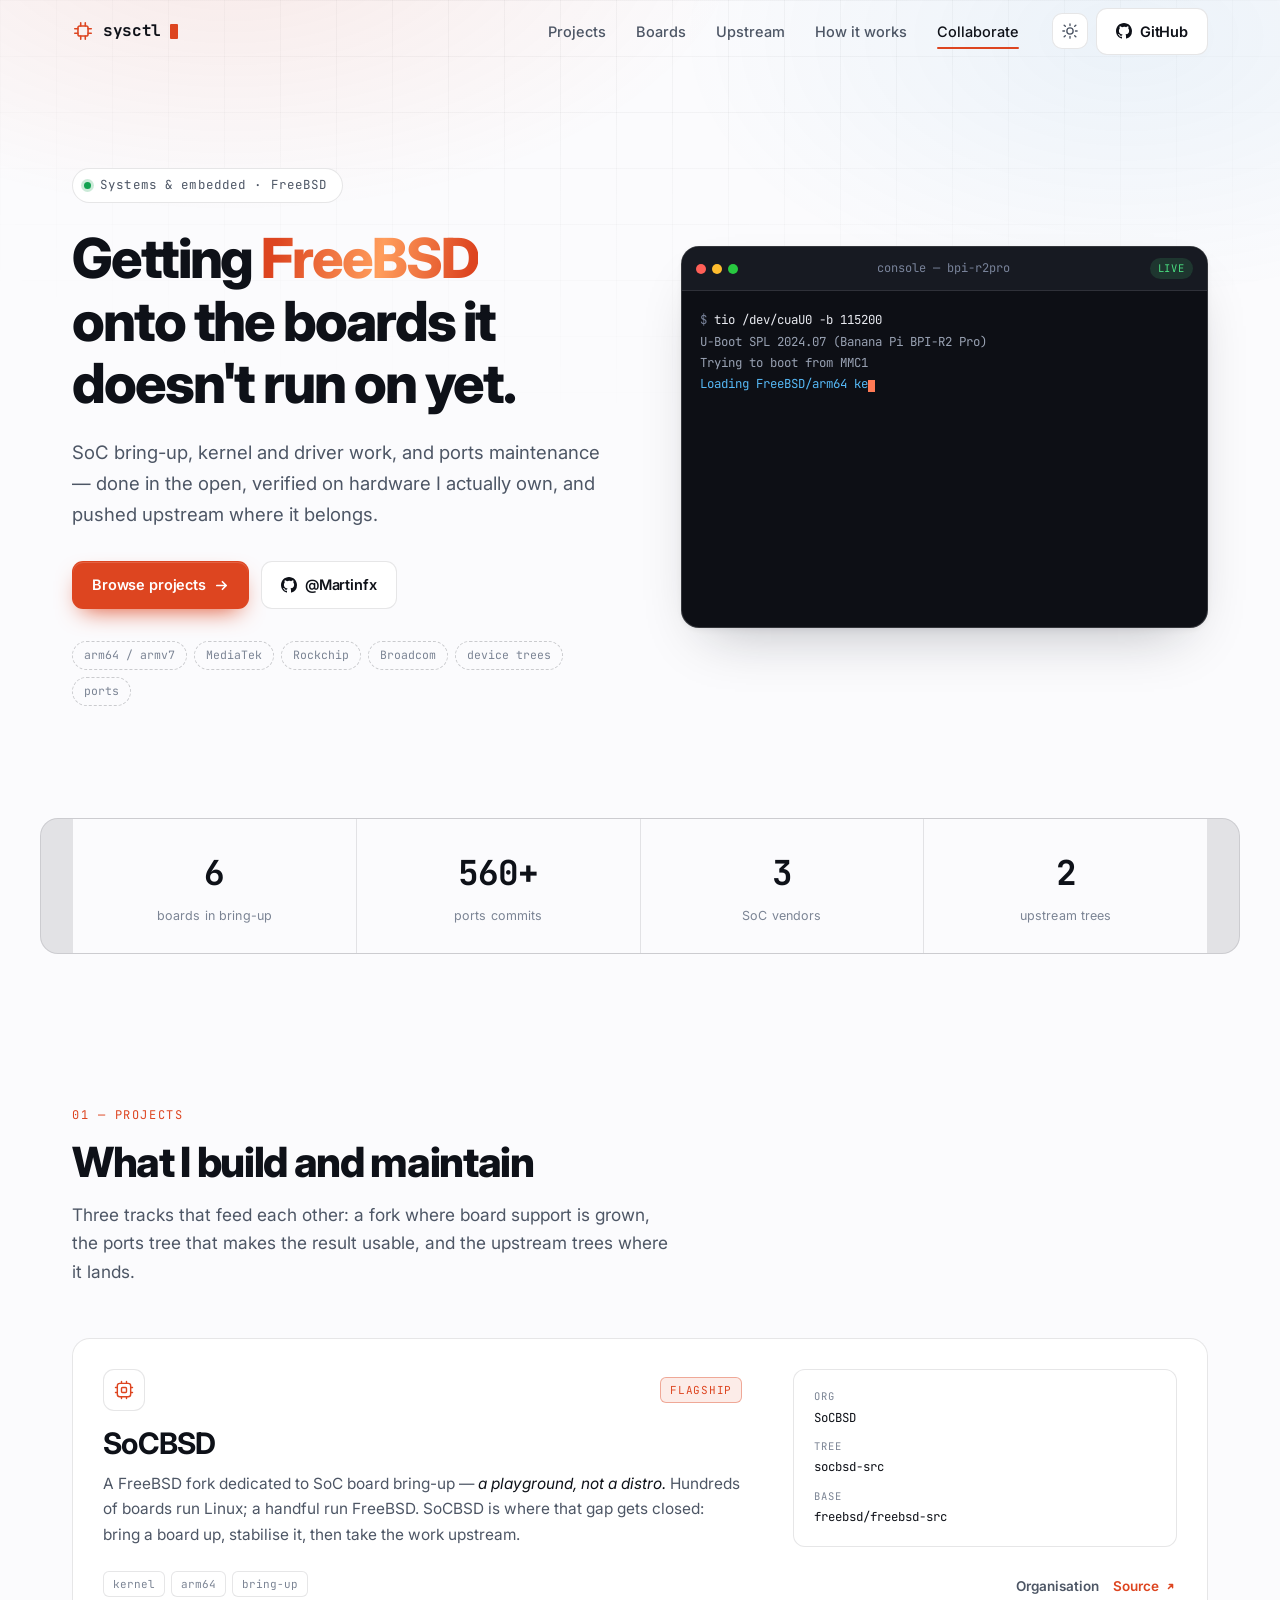
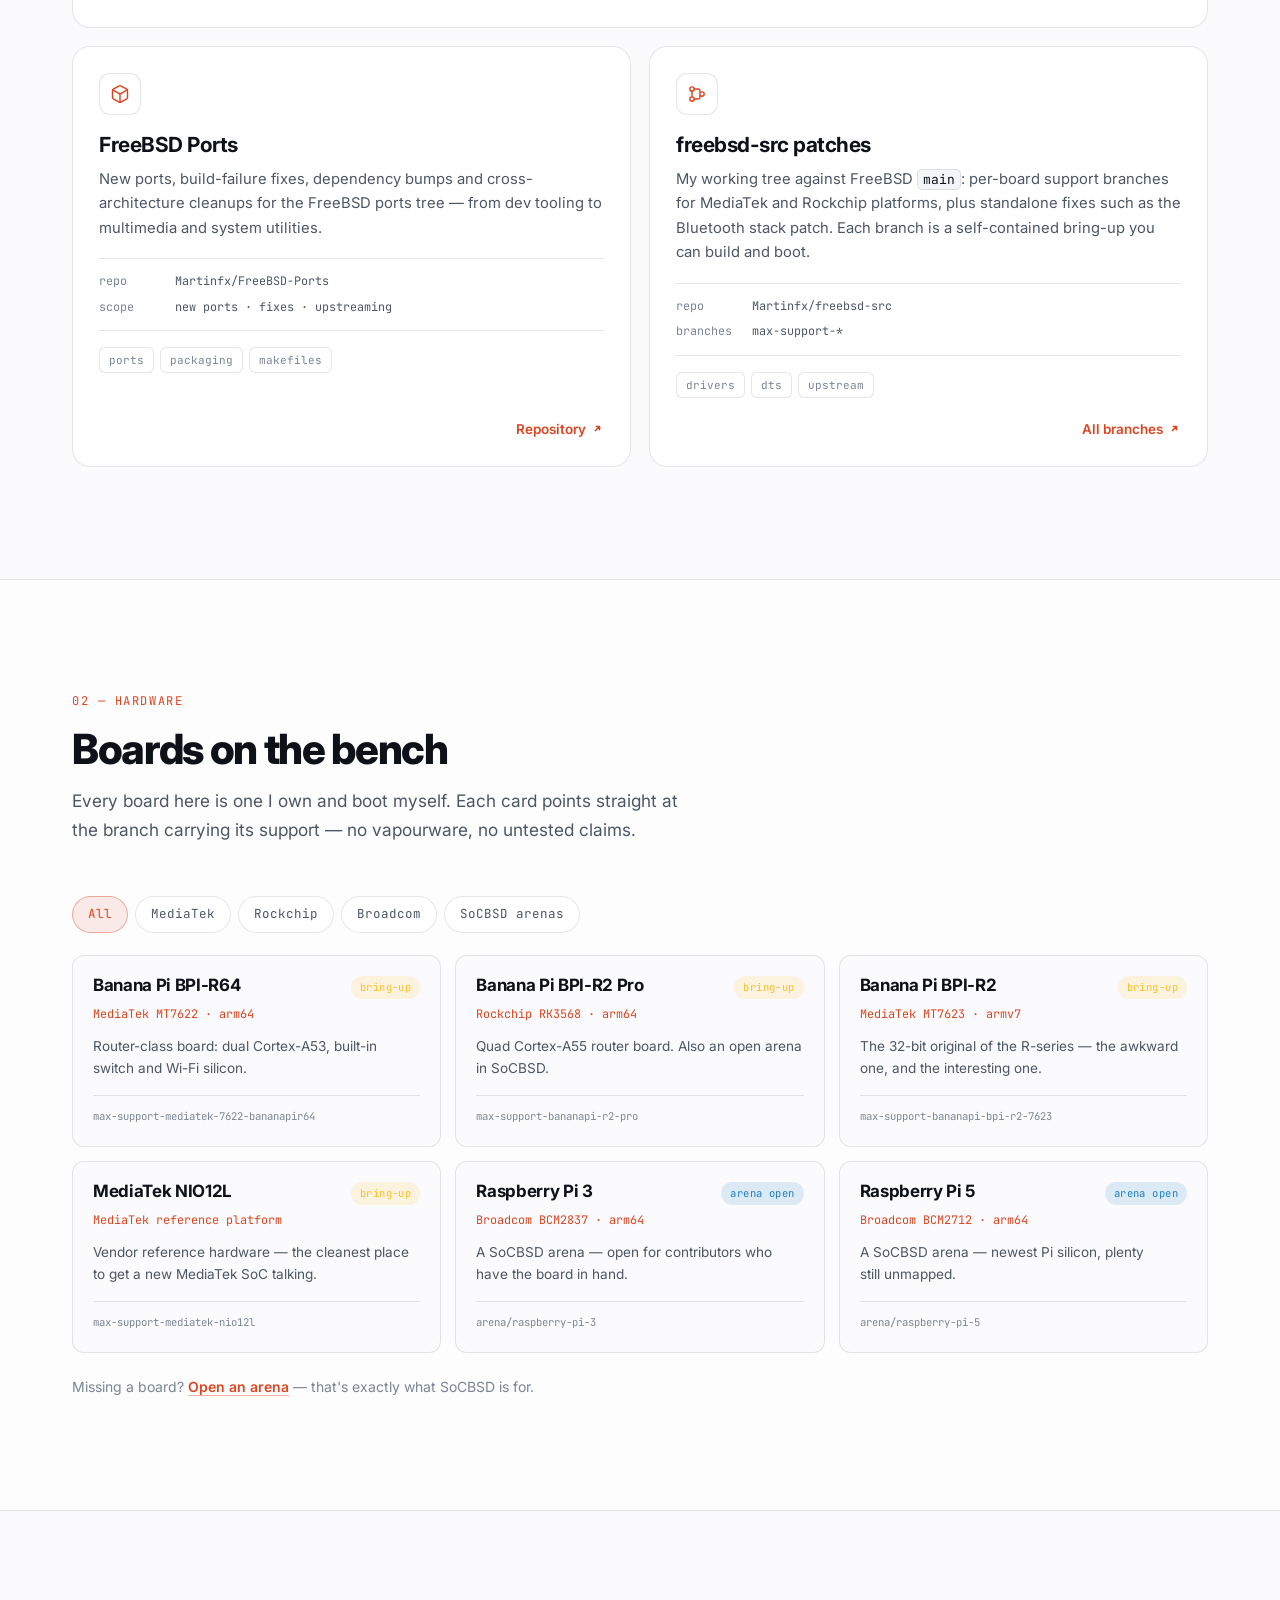
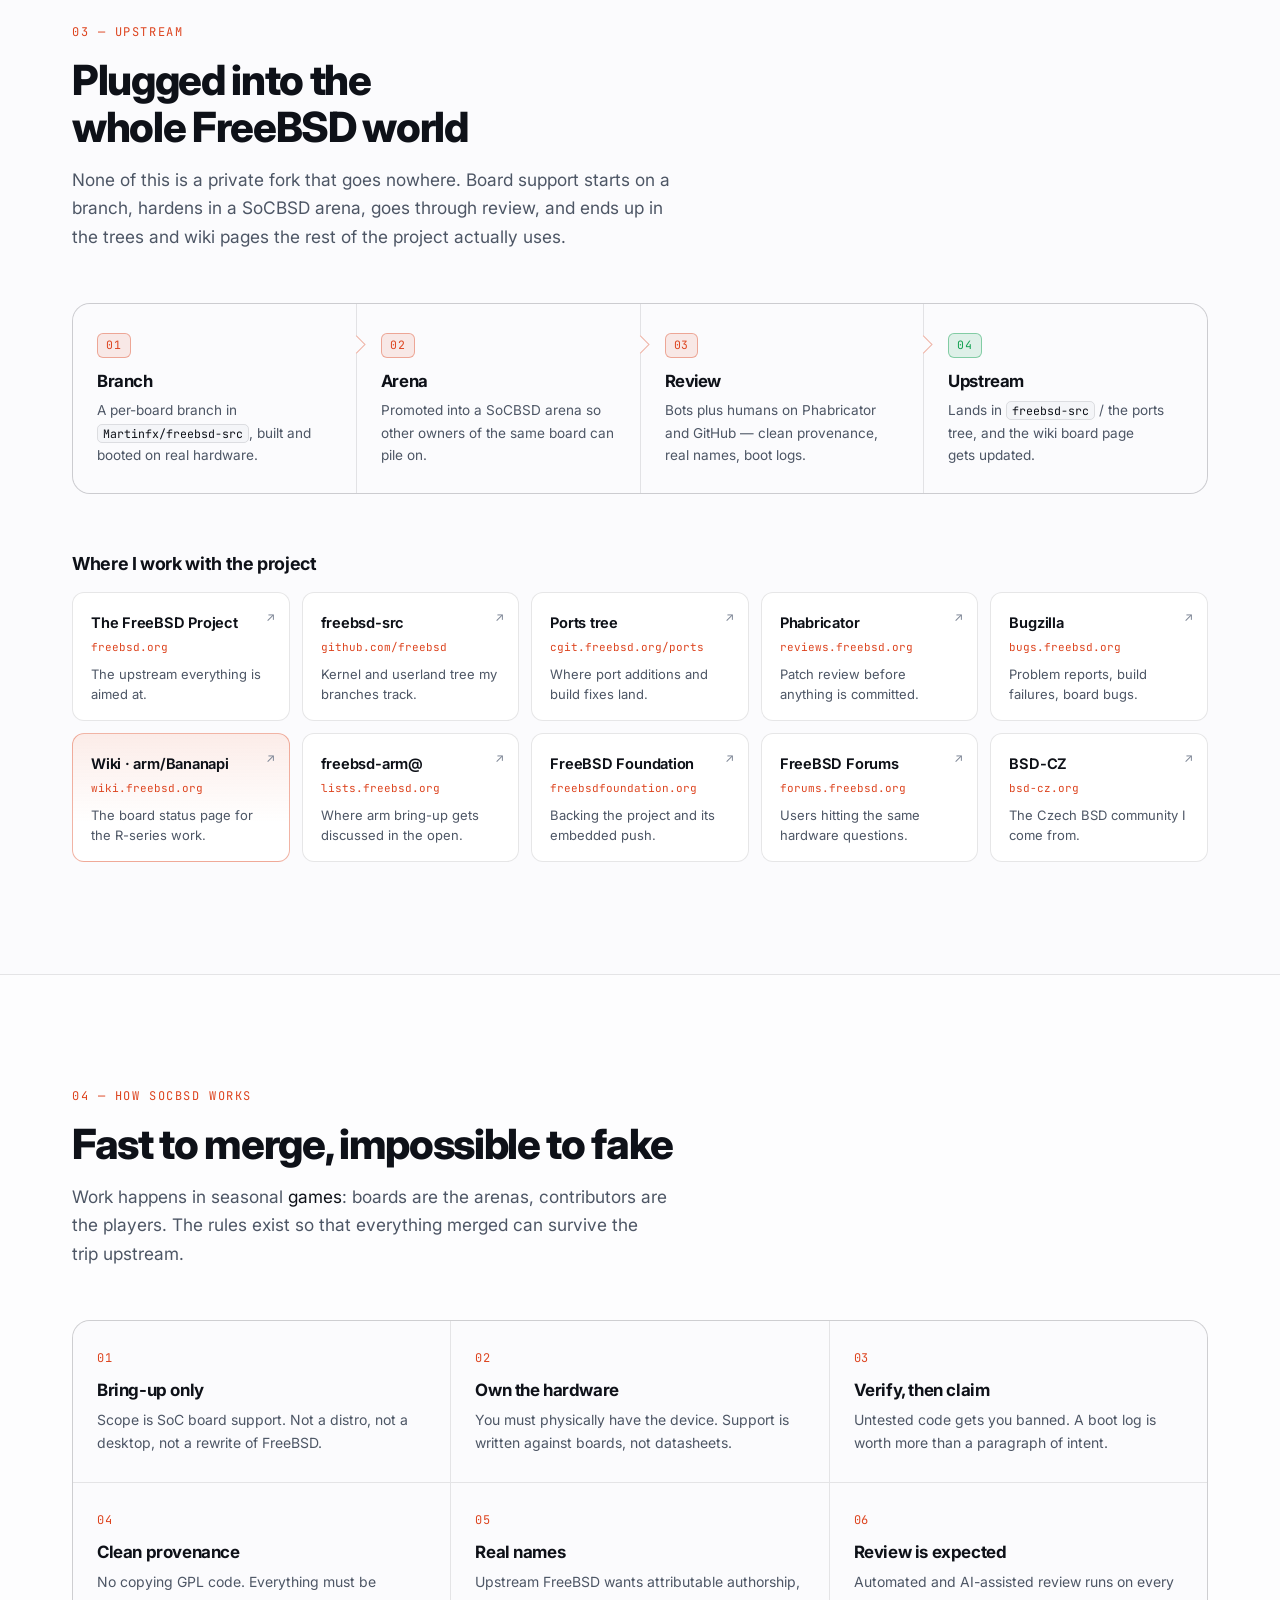
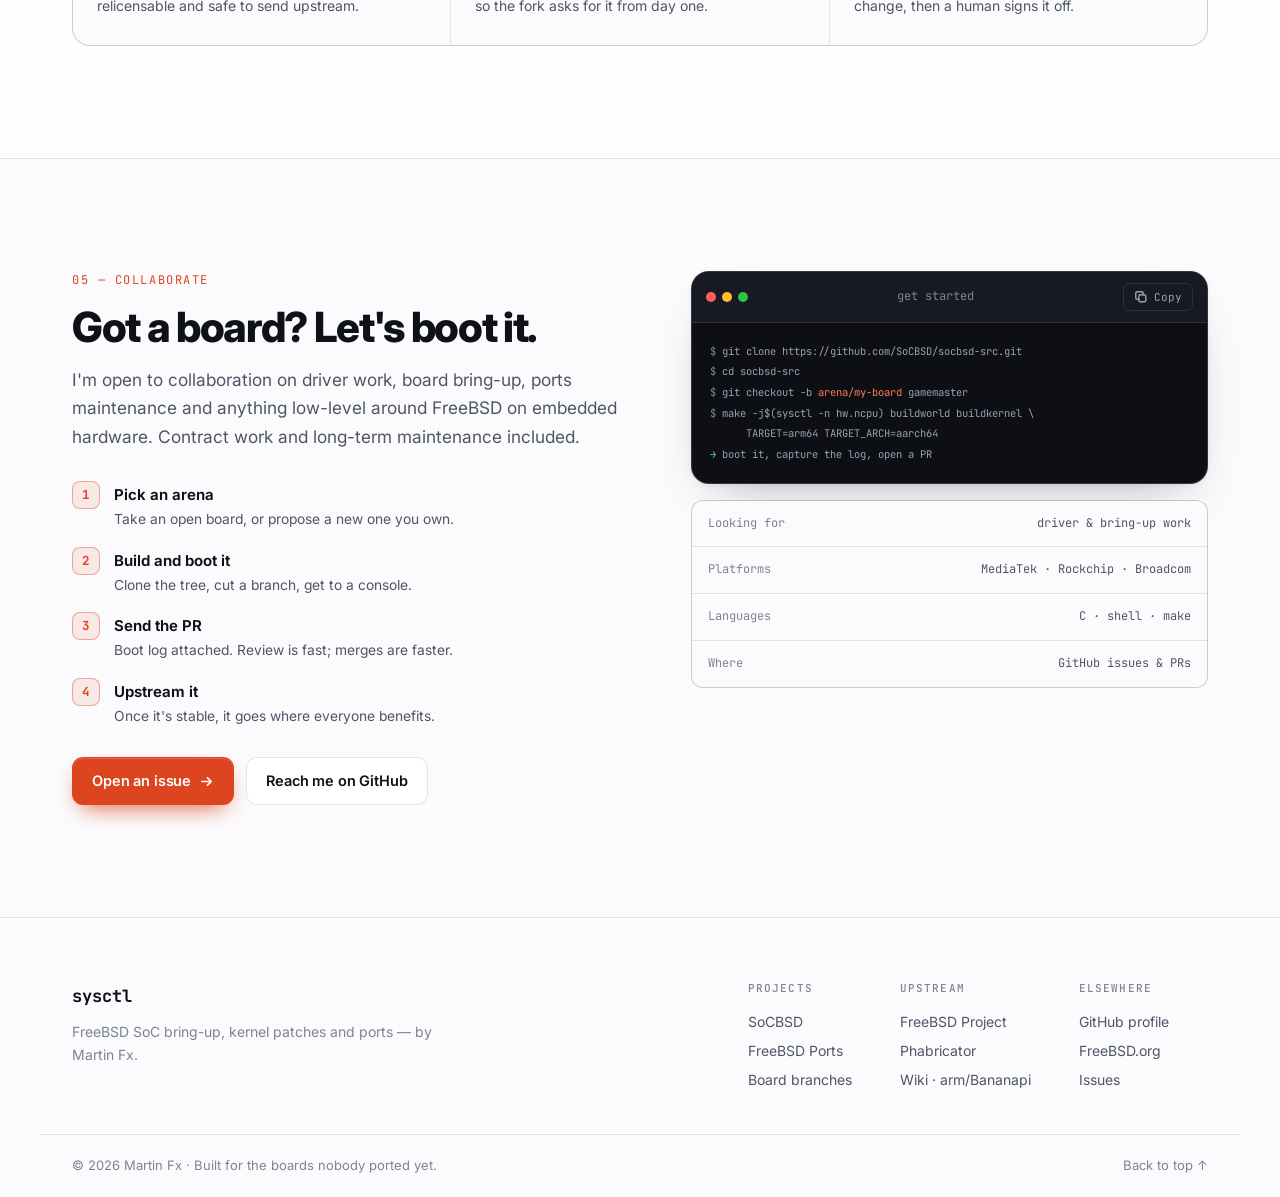
==== index.html @ 6a77cab0 "Add project site for FreeBSD SoC bring-up work Static, dependency-free site presenting the projects:" ====
<!DOCTYPE html>
<html lang="en" data-theme="dark">
<head>
<meta charset="utf-8">
<meta name="viewport" content="width=device-width, initial-scale=1">
<title>sysctl — FreeBSD SoC bring-up, kernel &amp; ports</title>
<meta name="description" content="Martin Fx — low-level FreeBSD work: SoC board bring-up on Banana Pi R64, R2 Pro, R2 and Raspberry Pi, kernel and driver patches, and FreeBSD ports maintenance. Open, verified on real hardware, pushed upstream.">
<meta name="author" content="Martin Fx">
<meta name="theme-color" content="#08090c" media="(prefers-color-scheme: dark)">
<meta name="theme-color" content="#fbfbfd" media="(prefers-color-scheme: light)">
<link rel="canonical" href="https://martinfx.github.io/sysctl.github.io/">

<meta property="og:type" content="website">
<meta property="og:title" content="sysctl — FreeBSD SoC bring-up, kernel &amp; ports">
<meta property="og:description" content="SoC board bring-up, kernel and driver work, and ports maintenance for FreeBSD. Verified on real hardware, pushed upstream.">
<meta property="og:url" content="https://martinfx.github.io/sysctl.github.io/">
<meta property="og:image" content="https://martinfx.github.io/sysctl.github.io/assets/img/og.png">
<meta name="twitter:card" content="summary_large_image">
<meta name="twitter:title" content="sysctl — FreeBSD SoC bring-up, kernel &amp; ports">
<meta name="twitter:description" content="SoC board bring-up, kernel and driver work, and ports maintenance for FreeBSD.">
<meta name="twitter:image" content="https://martinfx.github.io/sysctl.github.io/assets/img/og.png">

<link rel="icon" href="assets/img/favicon.svg" type="image/svg+xml">
<link rel="apple-touch-icon" href="assets/img/favicon.svg">

<link rel="preconnect" href="https://fonts.googleapis.com">
<link rel="preconnect" href="https://fonts.gstatic.com" crossorigin>
<link rel="stylesheet" href="https://fonts.googleapis.com/css2?family=Inter:wght@400;500;600;700;800&family=JetBrains+Mono:wght@400;500;700&display=swap">
<link rel="stylesheet" href="assets/css/style.css">

<script>
  // Set theme before first paint to avoid a flash of the wrong colours.
  try {
    var t = localStorage.getItem('sysctl-theme');
    if (!t) t = matchMedia('(prefers-color-scheme: light)').matches ? 'light' : 'dark';
    document.documentElement.setAttribute('data-theme', t);
  } catch (e) {}
</script>

<script type="application/ld+json">
{
  "@context": "https://schema.org",
  "@type": "Person",
  "name": "Martin Fx",
  "url": "https://martinfx.github.io/sysctl.github.io/",
  "sameAs": ["https://github.com/Martinfx", "https://github.com/SoCBSD"],
  "jobTitle": "Systems & embedded developer",
  "knowsAbout": ["FreeBSD", "Kernel development", "SoC bring-up", "ARM64", "Device drivers", "FreeBSD ports"]
}
</script>
</head>
<body>
<a class="skip-link" href="#main">Skip to content</a>

<div class="bg-grid" aria-hidden="true"></div>
<div class="bg-glow" aria-hidden="true"></div>

<header class="nav" id="nav">
  <div class="container nav__inner">
    <a class="brand" href="#top" aria-label="sysctl — home">
      <span class="brand__mark" aria-hidden="true">
        <svg viewBox="0 0 24 24" width="22" height="22" fill="none" stroke="currentColor" stroke-width="1.7" stroke-linecap="round" stroke-linejoin="round">
          <rect x="6.5" y="6.5" width="11" height="11" rx="2"/>
          <path d="M9.5 3v3.5M14.5 3v3.5M9.5 17.5V21M14.5 17.5V21M3 9.5h3.5M3 14.5h3.5M17.5 9.5H21M17.5 14.5H21"/>
        </svg>
      </span>
      <span class="brand__text">sysctl</span>
      <span class="brand__caret" aria-hidden="true"></span>
    </a>

    <nav class="nav__links" id="nav-links" aria-label="Main">
      <a href="#projects">Projects</a>
      <a href="#boards">Boards</a>
      <a href="#upstream">Upstream</a>
      <a href="#rules">How it works</a>
      <a href="#collab">Collaborate</a>
    </nav>

    <div class="nav__actions">
      <button class="icon-btn" id="theme-toggle" type="button" aria-label="Switch colour theme" title="Switch theme">
        <svg class="icon-sun" viewBox="0 0 24 24" width="18" height="18" fill="none" stroke="currentColor" stroke-width="1.8" stroke-linecap="round"><circle cx="12" cy="12" r="4.2"/><path d="M12 2.5v2.2M12 19.3v2.2M4.2 4.2l1.6 1.6M18.2 18.2l1.6 1.6M2.5 12h2.2M19.3 12h2.2M4.2 19.8l1.6-1.6M18.2 5.8l1.6-1.6"/></svg>
        <svg class="icon-moon" viewBox="0 0 24 24" width="18" height="18" fill="none" stroke="currentColor" stroke-width="1.8" stroke-linecap="round" stroke-linejoin="round"><path d="M20 14.2A8.2 8.2 0 0 1 9.8 4a8.2 8.2 0 1 0 10.2 10.2Z"/></svg>
      </button>
      <a class="btn btn--ghost nav__gh" href="https://github.com/Martinfx" target="_blank" rel="noopener">
        <svg viewBox="0 0 16 16" width="16" height="16" fill="currentColor" aria-hidden="true"><path d="M8 0C3.58 0 0 3.58 0 8c0 3.54 2.29 6.53 5.47 7.59.4.07.55-.17.55-.38 0-.19-.01-.82-.01-1.49-2.01.37-2.53-.49-2.69-.94-.09-.23-.48-.94-.82-1.13-.28-.15-.68-.52-.01-.53.63-.01 1.08.58 1.23.82.72 1.21 1.87.87 2.33.66.07-.52.28-.87.51-1.07-1.78-.2-3.64-.89-3.64-3.95 0-.87.31-1.59.82-2.15-.08-.2-.36-1.02.08-2.12 0 0 .67-.21 2.2.82a7.4 7.4 0 0 1 2-.27c.68 0 1.36.09 2 .27 1.53-1.04 2.2-.82 2.2-.82.44 1.1.16 1.92.08 2.12.51.56.82 1.27.82 2.15 0 3.07-1.87 3.75-3.65 3.95.29.25.54.73.54 1.48 0 1.07-.01 1.93-.01 2.2 0 .21.15.46.55.38A8.01 8.01 0 0 0 16 8c0-4.42-3.58-8-8-8Z"/></svg>
        <span>GitHub</span>
      </a>
      <button class="icon-btn nav__burger" id="nav-burger" type="button" aria-label="Open menu" aria-expanded="false" aria-controls="nav-links">
        <span class="burger" aria-hidden="true"><i></i><i></i><i></i></span>
      </button>
    </div>
  </div>
</header>

<main id="main">
<span id="top"></span>

<!-- ─────────────────────────── HERO ─────────────────────────── -->
<section class="hero">
  <div class="container hero__inner">
    <div class="hero__copy">
      <p class="eyebrow" data-reveal>
        <span class="dot" aria-hidden="true"></span>
        Systems &amp; embedded · FreeBSD
      </p>

      <h1 class="hero__title" data-reveal>
        Getting <span class="grad">FreeBSD</span> onto the boards it doesn't run on yet.
      </h1>

      <p class="hero__lede" data-reveal>
        SoC bring-up, kernel and driver work, and ports maintenance — done in the open,
        verified on hardware I actually own, and pushed upstream where it belongs.
      </p>

      <div class="hero__cta" data-reveal>
        <a class="btn btn--primary" href="#projects">
          Browse projects
          <svg viewBox="0 0 16 16" width="15" height="15" fill="none" stroke="currentColor" stroke-width="1.8" stroke-linecap="round" stroke-linejoin="round" aria-hidden="true"><path d="M3 8h10M9 4l4 4-4 4"/></svg>
        </a>
        <a class="btn btn--ghost" href="https://github.com/Martinfx" target="_blank" rel="noopener">
          <svg viewBox="0 0 16 16" width="16" height="16" fill="currentColor" aria-hidden="true"><path d="M8 0C3.58 0 0 3.58 0 8c0 3.54 2.29 6.53 5.47 7.59.4.07.55-.17.55-.38 0-.19-.01-.82-.01-1.49-2.01.37-2.53-.49-2.69-.94-.09-.23-.48-.94-.82-1.13-.28-.15-.68-.52-.01-.53.63-.01 1.08.58 1.23.82.72 1.21 1.87.87 2.33.66.07-.52.28-.87.51-1.07-1.78-.2-3.64-.89-3.64-3.95 0-.87.31-1.59.82-2.15-.08-.2-.36-1.02.08-2.12 0 0 .67-.21 2.2.82a7.4 7.4 0 0 1 2-.27c.68 0 1.36.09 2 .27 1.53-1.04 2.2-.82 2.2-.82.44 1.1.16 1.92.08 2.12.51.56.82 1.27.82 2.15 0 3.07-1.87 3.75-3.65 3.95.29.25.54.73.54 1.48 0 1.07-.01 1.93-.01 2.2 0 .21.15.46.55.38A8.01 8.01 0 0 0 16 8c0-4.42-3.58-8-8-8Z"/></svg>
          @Martinfx
        </a>
      </div>

      <ul class="hero__chips" data-reveal>
        <li>arm64 / armv7</li>
        <li>MediaTek</li>
        <li>Rockchip</li>
        <li>Broadcom</li>
        <li>device trees</li>
        <li>ports</li>
      </ul>
    </div>

    <div class="hero__term" data-reveal>
      <div class="term" id="term">
        <div class="term__bar">
          <span class="term__dots" aria-hidden="true"><i></i><i></i><i></i></span>
          <span class="term__title">console — bpi-r2pro</span>
          <span class="term__badge">live</span>
        </div>
        <pre class="term__body" id="term-body" aria-label="Simulated FreeBSD boot log"></pre>
      </div>
    </div>
  </div>
</section>

<!-- ─────────────────────────── STATS ─────────────────────────── -->
<section class="stats" aria-label="At a glance">
  <div class="container stats__grid">
    <div class="stat" data-reveal>
      <span class="stat__num">6</span>
      <span class="stat__label">boards in bring-up</span>
    </div>
    <div class="stat" data-reveal>
      <span class="stat__num">560+</span>
      <span class="stat__label">ports commits</span>
    </div>
    <div class="stat" data-reveal>
      <span class="stat__num">3</span>
      <span class="stat__label">SoC vendors</span>
    </div>
    <div class="stat" data-reveal>
      <span class="stat__num">2</span>
      <span class="stat__label">upstream trees</span>
    </div>
  </div>
</section>

<!-- ─────────────────────────── PROJECTS ─────────────────────────── -->
<section class="section" id="projects">
  <div class="container">
    <header class="section__head" data-reveal>
      <p class="section__kicker">01 — Projects</p>
      <h2 class="section__title">What I build and maintain</h2>
      <p class="section__lede">
        Three tracks that feed each other: a fork where board support is grown,
        the ports tree that makes the result usable, and the upstream trees where it lands.
      </p>
    </header>

    <div class="cards">

      <article class="card card--feature" data-repo="SoCBSD/socbsd-src" data-reveal>
        <div class="card__top">
          <span class="card__icon" aria-hidden="true">
            <svg viewBox="0 0 24 24" width="20" height="20" fill="none" stroke="currentColor" stroke-width="1.7" stroke-linecap="round" stroke-linejoin="round"><rect x="4" y="4" width="16" height="16" rx="3"/><rect x="9" y="9" width="6" height="6" rx="1.2"/><path d="M9 1.8v2.2M15 1.8v2.2M9 20v2.2M15 20v2.2M1.8 9H4M1.8 15H4M20 9h2.2M20 15h2.2"/></svg>
          </span>
          <span class="tag tag--accent">flagship</span>
        </div>
        <h3 class="card__title">SoCBSD</h3>
        <p class="card__desc">
          A FreeBSD fork dedicated to SoC board bring-up — <em>a playground, not a distro.</em>
          Hundreds of boards run Linux; a handful run FreeBSD. SoCBSD is where that gap gets
          closed: bring a board up, stabilise it, then take the work upstream.
        </p>
        <ul class="card__meta">
          <li><span class="k">org</span><span class="v">SoCBSD</span></li>
          <li><span class="k">tree</span><span class="v">socbsd-src</span></li>
          <li><span class="k">base</span><span class="v">freebsd/freebsd-src</span></li>
        </ul>
        <div class="card__tags">
          <span class="tag">kernel</span><span class="tag">arm64</span><span class="tag">bring-up</span>
        </div>
        <div class="card__foot">
          <span class="card__stats" data-gh-stats aria-live="polite"></span>
          <div class="card__links">
            <a class="lnk" href="https://github.com/SoCBSD" target="_blank" rel="noopener">Organisation</a>
            <a class="lnk lnk--go" href="https://github.com/SoCBSD/socbsd-src/tree/gamemaster" target="_blank" rel="noopener">
              Source
              <svg viewBox="0 0 16 16" width="13" height="13" fill="none" stroke="currentColor" stroke-width="1.9" stroke-linecap="round" stroke-linejoin="round" aria-hidden="true"><path d="M5.5 10.5 10.5 5.5M6.5 5.5h4v4"/></svg>
            </a>
          </div>
        </div>
      </article>

      <article class="card" data-repo="Martinfx/FreeBSD-Ports" data-reveal>
        <div class="card__top">
          <span class="card__icon" aria-hidden="true">
            <svg viewBox="0 0 24 24" width="20" height="20" fill="none" stroke="currentColor" stroke-width="1.7" stroke-linecap="round" stroke-linejoin="round"><path d="M21 16V8a2 2 0 0 0-1-1.73l-7-4a2 2 0 0 0-2 0l-7 4A2 2 0 0 0 3 8v8a2 2 0 0 0 1 1.73l7 4a2 2 0 0 0 2 0l7-4A2 2 0 0 0 21 16Z"/><path d="m3.3 7.1 8.7 5 8.7-5M12 22.1V12"/></svg>
          </span>
        </div>
        <h3 class="card__title">FreeBSD Ports</h3>
        <p class="card__desc">
          New ports, build-failure fixes, dependency bumps and cross-architecture cleanups
          for the FreeBSD ports tree — from dev tooling to multimedia and system utilities.
        </p>
        <ul class="card__meta">
          <li><span class="k">repo</span><span class="v">Martinfx/FreeBSD-Ports</span></li>
          <li><span class="k">scope</span><span class="v">new ports · fixes · upstreaming</span></li>
        </ul>
        <div class="card__tags">
          <span class="tag">ports</span><span class="tag">packaging</span><span class="tag">makefiles</span>
        </div>
        <div class="card__foot">
          <span class="card__stats" data-gh-stats aria-live="polite"></span>
          <div class="card__links">
            <a class="lnk lnk--go" href="https://github.com/Martinfx/FreeBSD-Ports" target="_blank" rel="noopener">
              Repository
              <svg viewBox="0 0 16 16" width="13" height="13" fill="none" stroke="currentColor" stroke-width="1.9" stroke-linecap="round" stroke-linejoin="round" aria-hidden="true"><path d="M5.5 10.5 10.5 5.5M6.5 5.5h4v4"/></svg>
            </a>
          </div>
        </div>
      </article>

      <article class="card" data-repo="Martinfx/freebsd-src" data-reveal>
        <div class="card__top">
          <span class="card__icon" aria-hidden="true">
            <svg viewBox="0 0 24 24" width="20" height="20" fill="none" stroke="currentColor" stroke-width="1.7" stroke-linecap="round" stroke-linejoin="round"><circle cx="6" cy="6" r="2.6"/><circle cx="6" cy="18" r="2.6"/><circle cx="18" cy="12" r="2.6"/><path d="M6 8.6v6.8M8.6 6h4.9a2 2 0 0 1 2 2v1.6M8.6 18h4.9a2 2 0 0 0 2-2v-1.6"/></svg>
          </span>
        </div>
        <h3 class="card__title">freebsd-src patches</h3>
        <p class="card__desc">
          My working tree against FreeBSD <code>main</code>: per-board support branches for
          MediaTek and Rockchip platforms, plus standalone fixes such as the Bluetooth stack patch.
          Each branch is a self-contained bring-up you can build and boot.
        </p>
        <ul class="card__meta">
          <li><span class="k">repo</span><span class="v">Martinfx/freebsd-src</span></li>
          <li><span class="k">branches</span><span class="v">max-support-*</span></li>
        </ul>
        <div class="card__tags">
          <span class="tag">drivers</span><span class="tag">dts</span><span class="tag">upstream</span>
        </div>
        <div class="card__foot">
          <span class="card__stats" data-gh-stats aria-live="polite"></span>
          <div class="card__links">
            <a class="lnk lnk--go" href="https://github.com/Martinfx/freebsd-src/branches/all" target="_blank" rel="noopener">
              All branches
              <svg viewBox="0 0 16 16" width="13" height="13" fill="none" stroke="currentColor" stroke-width="1.9" stroke-linecap="round" stroke-linejoin="round" aria-hidden="true"><path d="M5.5 10.5 10.5 5.5M6.5 5.5h4v4"/></svg>
            </a>
          </div>
        </div>
      </article>

    </div>
  </div>
</section>

<!-- ─────────────────────────── BOARDS ─────────────────────────── -->
<section class="section section--alt" id="boards">
  <div class="container">
    <header class="section__head" data-reveal>
      <p class="section__kicker">02 — Hardware</p>
      <h2 class="section__title">Boards on the bench</h2>
      <p class="section__lede">
        Every board here is one I own and boot myself. Each card points straight at the branch
        carrying its support — no vapourware, no untested claims.
      </p>
    </header>

    <div class="filters" role="group" aria-label="Filter boards" data-reveal>
      <button class="chip is-active" type="button" data-filter="all">All</button>
      <button class="chip" type="button" data-filter="mediatek">MediaTek</button>
      <button class="chip" type="button" data-filter="rockchip">Rockchip</button>
      <button class="chip" type="button" data-filter="broadcom">Broadcom</button>
      <button class="chip" type="button" data-filter="arena">SoCBSD arenas</button>
    </div>

    <div class="boards" id="boards-grid">

      <a class="board" data-vendor="mediatek" data-branch="Martinfx/freebsd-src:max-support-mediatek-7622-bananapir64"
         href="https://github.com/Martinfx/freebsd-src/tree/max-support-mediatek-7622-bananapir64" target="_blank" rel="noopener" data-reveal>
        <div class="board__head">
          <h3 class="board__name">Banana Pi BPI-R64</h3>
          <span class="status status--work">bring-up</span>
        </div>
        <p class="board__soc">MediaTek MT7622 · arm64</p>
        <p class="board__desc">Router-class board: dual Cortex-A53, built-in switch and Wi-Fi silicon.</p>
        <div class="board__foot">
          <code class="board__branch">max-support-mediatek-7622-bananapir64</code>
          <span class="board__when" data-branch-when></span>
        </div>
      </a>

      <a class="board" data-vendor="rockchip arena" data-branch="Martinfx/freebsd-src:max-support-bananapi-r2-pro"
         href="https://github.com/Martinfx/freebsd-src/tree/max-support-bananapi-r2-pro" target="_blank" rel="noopener" data-reveal>
        <div class="board__head">
          <h3 class="board__name">Banana Pi BPI-R2 Pro</h3>
          <span class="status status--work">bring-up</span>
        </div>
        <p class="board__soc">Rockchip RK3568 · arm64</p>
        <p class="board__desc">Quad Cortex-A55 router board. Also an open arena in SoCBSD.</p>
        <div class="board__foot">
          <code class="board__branch">max-support-bananapi-r2-pro</code>
          <span class="board__when" data-branch-when></span>
        </div>
      </a>

      <a class="board" data-vendor="mediatek" data-branch="Martinfx/freebsd-src:max-support-bananapi-bpi-r2-7623"
         href="https://github.com/Martinfx/freebsd-src/tree/max-support-bananapi-bpi-r2-7623" target="_blank" rel="noopener" data-reveal>
        <div class="board__head">
          <h3 class="board__name">Banana Pi BPI-R2</h3>
          <span class="status status--work">bring-up</span>
        </div>
        <p class="board__soc">MediaTek MT7623 · armv7</p>
        <p class="board__desc">The 32-bit original of the R-series — the awkward one, and the interesting one.</p>
        <div class="board__foot">
          <code class="board__branch">max-support-bananapi-bpi-r2-7623</code>
          <span class="board__when" data-branch-when></span>
        </div>
      </a>

      <a class="board" data-vendor="mediatek" data-branch="Martinfx/freebsd-src:max-support-mediatek-nio12l"
         href="https://github.com/Martinfx/freebsd-src/tree/max-support-mediatek-nio12l" target="_blank" rel="noopener" data-reveal>
        <div class="board__head">
          <h3 class="board__name">MediaTek NIO12L</h3>
          <span class="status status--work">bring-up</span>
        </div>
        <p class="board__soc">MediaTek reference platform</p>
        <p class="board__desc">Vendor reference hardware — the cleanest place to get a new MediaTek SoC talking.</p>
        <div class="board__foot">
          <code class="board__branch">max-support-mediatek-nio12l</code>
          <span class="board__when" data-branch-when></span>
        </div>
      </a>

      <a class="board" data-vendor="broadcom arena" data-branch="SoCBSD/socbsd-src:arena/raspberry-pi-3"
         href="https://github.com/SoCBSD/socbsd-src/tree/arena/raspberry-pi-3" target="_blank" rel="noopener" data-reveal>
        <div class="board__head">
          <h3 class="board__name">Raspberry Pi 3</h3>
          <span class="status status--arena">arena open</span>
        </div>
        <p class="board__soc">Broadcom BCM2837 · arm64</p>
        <p class="board__desc">A SoCBSD arena — open for contributors who have the board in hand.</p>
        <div class="board__foot">
          <code class="board__branch">arena/raspberry-pi-3</code>
          <span class="board__when" data-branch-when></span>
        </div>
      </a>

      <a class="board" data-vendor="broadcom arena" data-branch="SoCBSD/socbsd-src:arena/raspberry-pi-5"
         href="https://github.com/SoCBSD/socbsd-src/tree/arena/raspberry-pi-5" target="_blank" rel="noopener" data-reveal>
        <div class="board__head">
          <h3 class="board__name">Raspberry Pi 5</h3>
          <span class="status status--arena">arena open</span>
        </div>
        <p class="board__soc">Broadcom BCM2712 · arm64</p>
        <p class="board__desc">A SoCBSD arena — newest Pi silicon, plenty still unmapped.</p>
        <div class="board__foot">
          <code class="board__branch">arena/raspberry-pi-5</code>
          <span class="board__when" data-branch-when></span>
        </div>
      </a>

    </div>

    <p class="boards__note" data-reveal>
      Missing a board? <a href="#collab">Open an arena</a> — that's exactly what SoCBSD is for.
    </p>
  </div>
</section>

<!-- ─────────────────────────── UPSTREAM / ECOSYSTEM ─────────────────────────── -->
<section class="section" id="upstream">
  <div class="container">
    <header class="section__head" data-reveal>
      <p class="section__kicker">03 — Upstream</p>
      <h2 class="section__title">Plugged into the whole FreeBSD world</h2>
      <p class="section__lede">
        None of this is a private fork that goes nowhere. Board support starts on a branch,
        hardens in a SoCBSD arena, goes through review, and ends up in the trees and wiki pages
        the rest of the project actually uses.
      </p>
    </header>

    <ol class="flow" data-reveal>
      <li class="flow__step">
        <span class="flow__n">01</span>
        <h3>Branch</h3>
        <p>A per-board branch in <code>Martinfx/freebsd-src</code>, built and booted on real hardware.</p>
      </li>
      <li class="flow__step">
        <span class="flow__n">02</span>
        <h3>Arena</h3>
        <p>Promoted into a SoCBSD arena so other owners of the same board can pile on.</p>
      </li>
      <li class="flow__step">
        <span class="flow__n">03</span>
        <h3>Review</h3>
        <p>Bots plus humans on Phabricator and GitHub — clean provenance, real names, boot logs.</p>
      </li>
      <li class="flow__step flow__step--end">
        <span class="flow__n">04</span>
        <h3>Upstream</h3>
        <p>Lands in <code>freebsd-src</code> / the ports tree, and the wiki board page gets updated.</p>
      </li>
    </ol>

    <h3 class="eco__heading" data-reveal>Where I work with the project</h3>

    <div class="eco" data-reveal>
      <a class="eco__tile" href="https://www.freebsd.org/" target="_blank" rel="noopener">
        <span class="eco__name">The FreeBSD Project</span>
        <span class="eco__host">freebsd.org</span>
        <span class="eco__desc">The upstream everything is aimed at.</span>
      </a>
      <a class="eco__tile" href="https://github.com/freebsd/freebsd-src" target="_blank" rel="noopener">
        <span class="eco__name">freebsd-src</span>
        <span class="eco__host">github.com/freebsd</span>
        <span class="eco__desc">Kernel and userland tree my branches track.</span>
      </a>
      <a class="eco__tile" href="https://cgit.freebsd.org/ports/" target="_blank" rel="noopener">
        <span class="eco__name">Ports tree</span>
        <span class="eco__host">cgit.freebsd.org/ports</span>
        <span class="eco__desc">Where port additions and build fixes land.</span>
      </a>
      <a class="eco__tile" href="https://reviews.freebsd.org/" target="_blank" rel="noopener">
        <span class="eco__name">Phabricator</span>
        <span class="eco__host">reviews.freebsd.org</span>
        <span class="eco__desc">Patch review before anything is committed.</span>
      </a>
      <a class="eco__tile" href="https://bugs.freebsd.org/bugzilla/" target="_blank" rel="noopener">
        <span class="eco__name">Bugzilla</span>
        <span class="eco__host">bugs.freebsd.org</span>
        <span class="eco__desc">Problem reports, build failures, board bugs.</span>
      </a>
      <a class="eco__tile eco__tile--hi" href="https://wiki.freebsd.org/arm/Bananapi" target="_blank" rel="noopener">
        <span class="eco__name">Wiki · arm/Bananapi</span>
        <span class="eco__host">wiki.freebsd.org</span>
        <span class="eco__desc">The board status page for the R-series work.</span>
      </a>
      <a class="eco__tile" href="https://lists.freebsd.org/subscription/freebsd-arm" target="_blank" rel="noopener">
        <span class="eco__name">freebsd-arm@</span>
        <span class="eco__host">lists.freebsd.org</span>
        <span class="eco__desc">Where arm bring-up gets discussed in the open.</span>
      </a>
      <a class="eco__tile" href="https://freebsdfoundation.org/" target="_blank" rel="noopener">
        <span class="eco__name">FreeBSD Foundation</span>
        <span class="eco__host">freebsdfoundation.org</span>
        <span class="eco__desc">Backing the project and its embedded push.</span>
      </a>
      <a class="eco__tile" href="https://forums.freebsd.org/" target="_blank" rel="noopener">
        <span class="eco__name">FreeBSD Forums</span>
        <span class="eco__host">forums.freebsd.org</span>
        <span class="eco__desc">Users hitting the same hardware questions.</span>
      </a>
      <a class="eco__tile" href="https://bsd-cz.org/" target="_blank" rel="noopener">
        <span class="eco__name">BSD-CZ</span>
        <span class="eco__host">bsd-cz.org</span>
        <span class="eco__desc">The Czech BSD community I come from.</span>
      </a>
    </div>
  </div>
</section>

<!-- ─────────────────────────── RULES ─────────────────────────── -->
<section class="section section--alt" id="rules">
  <div class="container">
    <header class="section__head" data-reveal>
      <p class="section__kicker">04 — How SoCBSD works</p>
      <h2 class="section__title">Fast to merge, impossible to fake</h2>
      <p class="section__lede">
        Work happens in seasonal <em>games</em>: boards are the arenas, contributors are the players.
        The rules exist so that everything merged can survive the trip upstream.
      </p>
    </header>

    <ol class="rules">
      <li class="rule" data-reveal>
        <span class="rule__n">01</span>
        <h3>Bring-up only</h3>
        <p>Scope is SoC board support. Not a distro, not a desktop, not a rewrite of FreeBSD.</p>
      </li>
      <li class="rule" data-reveal>
        <span class="rule__n">02</span>
        <h3>Own the hardware</h3>
        <p>You must physically have the device. Support is written against boards, not datasheets.</p>
      </li>
      <li class="rule" data-reveal>
        <span class="rule__n">03</span>
        <h3>Verify, then claim</h3>
        <p>Untested code gets you banned. A boot log is worth more than a paragraph of intent.</p>
      </li>
      <li class="rule" data-reveal>
        <span class="rule__n">04</span>
        <h3>Clean provenance</h3>
        <p>No copying GPL code. Everything must be relicensable and safe to send upstream.</p>
      </li>
      <li class="rule" data-reveal>
        <span class="rule__n">05</span>
        <h3>Real names</h3>
        <p>Upstream FreeBSD wants attributable authorship, so the fork asks for it from day one.</p>
      </li>
      <li class="rule" data-reveal>
        <span class="rule__n">06</span>
        <h3>Review is expected</h3>
        <p>Automated and AI-assisted review runs on every change, then a human signs it off.</p>
      </li>
    </ol>
  </div>
</section>

<!-- ─────────────────────────── COLLAB ─────────────────────────── -->
<section class="section" id="collab">
  <div class="container">
    <div class="collab">
      <div class="collab__copy" data-reveal>
        <p class="section__kicker">05 — Collaborate</p>
        <h2 class="section__title">Got a board? Let's boot it.</h2>
        <p class="section__lede">
          I'm open to collaboration on driver work, board bring-up, ports maintenance and
          anything low-level around FreeBSD on embedded hardware. Contract work and
          long-term maintenance included.
        </p>

        <ul class="collab__steps">
          <li><span class="collab__i">1</span><div><strong>Pick an arena</strong><p>Take an open board, or propose a new one you own.</p></div></li>
          <li><span class="collab__i">2</span><div><strong>Build and boot it</strong><p>Clone the tree, cut a branch, get to a console.</p></div></li>
          <li><span class="collab__i">3</span><div><strong>Send the PR</strong><p>Boot log attached. Review is fast; merges are faster.</p></div></li>
          <li><span class="collab__i">4</span><div><strong>Upstream it</strong><p>Once it's stable, it goes where everyone benefits.</p></div></li>
        </ul>

        <div class="collab__cta">
          <a class="btn btn--primary" href="https://github.com/SoCBSD/socbsd-src/issues" target="_blank" rel="noopener">
            Open an issue
            <svg viewBox="0 0 16 16" width="15" height="15" fill="none" stroke="currentColor" stroke-width="1.8" stroke-linecap="round" stroke-linejoin="round" aria-hidden="true"><path d="M3 8h10M9 4l4 4-4 4"/></svg>
          </a>
          <a class="btn btn--ghost" href="https://github.com/Martinfx" target="_blank" rel="noopener">Reach me on GitHub</a>
        </div>
      </div>

      <aside class="collab__box" data-reveal>
        <div class="term term--sm">
          <div class="term__bar">
            <span class="term__dots" aria-hidden="true"><i></i><i></i><i></i></span>
            <span class="term__title">get started</span>
            <button class="term__copy" type="button" id="copy-btn" data-copy="git clone https://github.com/SoCBSD/socbsd-src.git
cd socbsd-src
git checkout -b arena/my-board gamemaster">
              <svg viewBox="0 0 16 16" width="14" height="14" fill="none" stroke="currentColor" stroke-width="1.6" stroke-linecap="round" stroke-linejoin="round" aria-hidden="true"><rect x="5.5" y="5.5" width="8" height="8" rx="1.6"/><path d="M10.5 5.5v-2a1.5 1.5 0 0 0-1.5-1.5H3.5A1.5 1.5 0 0 0 2 3.5v5.5a1.5 1.5 0 0 0 1.5 1.5h2"/></svg>
              <span id="copy-label">Copy</span>
            </button>
          </div>
<pre class="term__body term__body--static"><code><span class="c-dim">$</span> git clone https://github.com/SoCBSD/socbsd-src.git
<span class="c-dim">$</span> cd socbsd-src
<span class="c-dim">$</span> git checkout -b <span class="c-acc">arena/my-board</span> gamemaster
<span class="c-dim">$</span> make -j$(sysctl -n hw.ncpu) buildworld buildkernel \
      TARGET=arm64 TARGET_ARCH=aarch64
<span class="c-ok">→</span> boot it, capture the log, open a PR</code></pre>
        </div>

        <div class="collab__facts">
          <div><span class="k">Looking for</span><span class="v">driver &amp; bring-up work</span></div>
          <div><span class="k">Platforms</span><span class="v">MediaTek · Rockchip · Broadcom</span></div>
          <div><span class="k">Languages</span><span class="v">C · shell · make</span></div>
          <div><span class="k">Where</span><span class="v">GitHub issues &amp; PRs</span></div>
        </div>
      </aside>
    </div>
  </div>
</section>
</main>

<footer class="footer">
  <div class="container footer__inner">
    <div class="footer__brand">
      <span class="brand__text">sysctl</span>
      <p>FreeBSD SoC bring-up, kernel patches and ports — by Martin Fx.</p>
    </div>
    <nav class="footer__links" aria-label="Footer">
      <div>
        <h4>Projects</h4>
        <a href="https://github.com/SoCBSD" target="_blank" rel="noopener">SoCBSD</a>
        <a href="https://github.com/Martinfx/FreeBSD-Ports" target="_blank" rel="noopener">FreeBSD Ports</a>
        <a href="https://github.com/Martinfx/freebsd-src/branches/all" target="_blank" rel="noopener">Board branches</a>
      </div>
      <div>
        <h4>Upstream</h4>
        <a href="https://www.freebsd.org/" target="_blank" rel="noopener">FreeBSD Project</a>
        <a href="https://reviews.freebsd.org/" target="_blank" rel="noopener">Phabricator</a>
        <a href="https://wiki.freebsd.org/arm/Bananapi" target="_blank" rel="noopener">Wiki · arm/Bananapi</a>
      </div>
      <div>
        <h4>Elsewhere</h4>
        <a href="https://github.com/Martinfx" target="_blank" rel="noopener">GitHub profile</a>
        <a href="https://www.freebsd.org/" target="_blank" rel="noopener">FreeBSD.org</a>
        <a href="https://github.com/SoCBSD/socbsd-src/issues" target="_blank" rel="noopener">Issues</a>
      </div>
    </nav>
  </div>
  <div class="container footer__bar">
    <p>© <span id="year">2026</span> Martin Fx · Built for the boards nobody ported yet.</p>
    <a class="footer__top" href="#top">Back to top ↑</a>
  </div>
</footer>

<script src="assets/js/main.js" defer></script>
</body>
</html>
---- assets/css/style.css ----
/* ============================================================
   sysctl — FreeBSD SoC bring-up
   Terminal-dark design system. Light theme included.
   ============================================================ */

/* ---------- 1. Tokens ---------- */
:root {
  --bg:            #08090c;
  --bg-elev:       #0d0f15;
  --surface:       #11141b;
  --surface-2:     #151922;
  --border:        rgba(255,255,255,.08);
  --border-strong: rgba(255,255,255,.16);
  --text:          #e9ebf1;
  --text-dim:      #98a1b2;
  --text-faint:    #646d7e;
  --accent:        #ff5f3d;
  --accent-soft:   rgba(255,95,61,.14);
  --accent-line:   rgba(255,95,61,.42);
  --ok:            #4ade80;
  --info:          #56b8f5;
  --warn:          #fbbf24;
  --grid-line:     rgba(255,255,255,.028);
  --glow:          rgba(255,95,61,.18);
  --glow-2:        rgba(86,184,245,.10);
  --shadow:        0 1px 2px rgba(0,0,0,.4), 0 12px 32px -12px rgba(0,0,0,.65);
  --shadow-lg:     0 2px 4px rgba(0,0,0,.4), 0 28px 60px -24px rgba(0,0,0,.8);

  --sans: 'Inter', -apple-system, BlinkMacSystemFont, 'Segoe UI', Roboto, sans-serif;
  --mono: 'JetBrains Mono', ui-monospace, SFMono-Regular, Menlo, Consolas, monospace;

  --r-sm: 8px;
  --r-md: 12px;
  --r-lg: 18px;
  --r-xl: 24px;

  --pad: clamp(20px, 5vw, 32px);
  --maxw: 1200px;
  --nav-h: 64px;

  color-scheme: dark;
}

:root[data-theme="light"] {
  --bg:            #fbfbfd;
  --bg-elev:       #ffffff;
  --surface:       #ffffff;
  --surface-2:     #f4f5f8;
  --border:        rgba(12,15,22,.10);
  --border-strong: rgba(12,15,22,.20);
  --text:          #0e1118;
  --text-dim:      #4d5665;
  --text-faint:    #7b8494;
  --accent:        #dd4520;
  --accent-soft:   rgba(221,69,32,.10);
  --accent-line:   rgba(221,69,32,.40);
  --ok:            #12a150;
  --info:          #1a7fc4;
  --grid-line:     rgba(12,15,22,.035);
  --glow:          rgba(221,69,32,.10);
  --glow-2:        rgba(26,127,196,.07);
  --shadow:        0 1px 2px rgba(16,20,30,.05), 0 10px 26px -14px rgba(16,20,30,.22);
  --shadow-lg:     0 2px 6px rgba(16,20,30,.06), 0 26px 56px -26px rgba(16,20,30,.30);

  color-scheme: light;
}

/* ---------- 2. Reset & base ---------- */
*, *::before, *::after { box-sizing: border-box; }

html {
  -webkit-text-size-adjust: 100%;
  scroll-behavior: smooth;
  scroll-padding-top: calc(var(--nav-h) + 24px);
}

body {
  margin: 0;
  background: var(--bg);
  color: var(--text);
  font-family: var(--sans);
  font-size: 16px;
  line-height: 1.65;
  -webkit-font-smoothing: antialiased;
  -moz-osx-font-smoothing: grayscale;
  overflow-x: hidden;
  transition: background-color .3s ease, color .3s ease;
}

h1, h2, h3, h4 {
  margin: 0;
  line-height: 1.14;
  letter-spacing: -.024em;
  font-weight: 700;
  text-wrap: balance;
}

p { margin: 0; text-wrap: pretty; }
ul, ol { margin: 0; padding: 0; list-style: none; }

a { color: inherit; text-decoration: none; }

code, pre { font-family: var(--mono); font-size: .875em; }

img, svg { display: block; max-width: 100%; }

button { font: inherit; color: inherit; background: none; border: 0; cursor: pointer; }

::selection { background: var(--accent); color: #fff; }

:focus-visible {
  outline: 2px solid var(--accent);
  outline-offset: 3px;
  border-radius: 4px;
}

.skip-link {
  position: absolute;
  left: -9999px;
  top: 8px;
  z-index: 999;
  padding: 10px 18px;
  background: var(--accent);
  color: #fff;
  border-radius: var(--r-sm);
  font-weight: 600;
}
.skip-link:focus { left: 12px; }

.container {
  width: 100%;
  max-width: var(--maxw);
  margin-inline: auto;
  padding-inline: var(--pad);
}

/* ---------- 3. Background ---------- */
.bg-grid {
  position: fixed;
  inset: 0;
  z-index: -2;
  pointer-events: none;
  background-image:
    linear-gradient(var(--grid-line) 1px, transparent 1px),
    linear-gradient(90deg, var(--grid-line) 1px, transparent 1px);
  background-size: 56px 56px;
  mask-image: radial-gradient(ellipse 90% 60% at 50% 0%, #000 20%, transparent 78%);
  -webkit-mask-image: radial-gradient(ellipse 90% 60% at 50% 0%, #000 20%, transparent 78%);
}

.bg-glow {
  position: fixed;
  inset: 0;
  z-index: -1;
  pointer-events: none;
  background:
    radial-gradient(760px 420px at 18% -8%,  var(--glow),   transparent 68%),
    radial-gradient(680px 400px at 88% 4%,   var(--glow-2), transparent 66%);
}

/* ---------- 4. Nav ---------- */
.nav {
  position: sticky;
  top: 0;
  z-index: 100;
  height: var(--nav-h);
  display: flex;
  align-items: center;
  border-bottom: 1px solid transparent;
  transition: background-color .25s ease, border-color .25s ease, backdrop-filter .25s ease;
}
.nav.is-stuck {
  background: color-mix(in srgb, var(--bg) 78%, transparent);
  backdrop-filter: saturate(180%) blur(14px);
  -webkit-backdrop-filter: saturate(180%) blur(14px);
  border-bottom-color: var(--border);
}

.nav__inner {
  display: flex;
  align-items: center;
  gap: 20px;
}

.brand {
  display: inline-flex;
  align-items: center;
  gap: 9px;
  font-family: var(--mono);
  font-weight: 700;
  font-size: 16px;
  letter-spacing: -.02em;
  flex: none;
}
.brand__mark { color: var(--accent); display: grid; place-items: center; }
.brand__caret {
  width: 8px;
  height: 15px;
  background: var(--accent);
  border-radius: 1px;
  animation: blink 1.15s steps(2, start) infinite;
}
@keyframes blink { 50% { opacity: 0; } }

.nav__links {
  display: flex;
  align-items: center;
  gap: 4px;
  margin-left: auto;
}
.nav__links a {
  position: relative;
  padding: 7px 13px;
  border-radius: 999px;
  font-size: 14.5px;
  font-weight: 500;
  color: var(--text-dim);
  transition: color .18s ease, background-color .18s ease;
}
.nav__links a:hover { color: var(--text); background: var(--surface); }
.nav__links a.is-active { color: var(--text); }
.nav__links a.is-active::after {
  content: "";
  position: absolute;
  left: 13px; right: 13px; bottom: 1px;
  height: 2px;
  border-radius: 2px;
  background: var(--accent);
}

.nav__actions { display: flex; align-items: center; gap: 8px; }

.icon-btn {
  width: 36px;
  height: 36px;
  display: grid;
  place-items: center;
  border: 1px solid var(--border);
  border-radius: 10px;
  color: var(--text-dim);
  background: var(--surface);
  transition: color .18s ease, border-color .18s ease, transform .18s ease;
}
.icon-btn:hover { color: var(--text); border-color: var(--border-strong); transform: translateY(-1px); }

.icon-sun  { display: none; }
:root[data-theme="light"] .icon-sun  { display: block; }
:root[data-theme="light"] .icon-moon { display: none; }

.nav__burger { display: none; }
.burger { display: grid; gap: 4px; }
.burger i {
  display: block;
  width: 16px; height: 1.8px;
  background: currentColor;
  border-radius: 2px;
  transition: transform .22s ease, opacity .22s ease;
}
.nav__burger[aria-expanded="true"] .burger i:nth-child(1) { transform: translateY(5.8px) rotate(45deg); }
.nav__burger[aria-expanded="true"] .burger i:nth-child(2) { opacity: 0; }
.nav__burger[aria-expanded="true"] .burger i:nth-child(3) { transform: translateY(-5.8px) rotate(-45deg); }

/* ---------- 5. Buttons ---------- */
.btn {
  display: inline-flex;
  align-items: center;
  gap: 8px;
  padding: 11px 19px;
  border-radius: 11px;
  font-size: 14.5px;
  font-weight: 600;
  letter-spacing: -.01em;
  border: 1px solid transparent;
  white-space: nowrap;
  transition: transform .18s cubic-bezier(.2,.7,.3,1), box-shadow .18s ease,
              background-color .18s ease, border-color .18s ease, color .18s ease;
}
.btn:hover { transform: translateY(-2px); }
.btn:active { transform: translateY(0); }

.btn--primary {
  background: var(--accent);
  color: #fff;
  box-shadow: 0 1px 0 rgba(255,255,255,.16) inset, 0 10px 24px -10px var(--accent);
}
.btn--primary:hover { box-shadow: 0 1px 0 rgba(255,255,255,.2) inset, 0 16px 34px -12px var(--accent); }

.btn--ghost {
  background: var(--surface);
  border-color: var(--border);
  color: var(--text);
}
.btn--ghost:hover { border-color: var(--border-strong); background: var(--surface-2); }

/* ---------- 6. Hero ---------- */
.hero { padding: clamp(56px, 9vw, 104px) 0 clamp(40px, 6vw, 72px); }

.hero__inner {
  display: grid;
  grid-template-columns: minmax(0, 1.02fr) minmax(0, .98fr);
  gap: clamp(32px, 5vw, 60px);
  align-items: center;
}

.eyebrow {
  display: inline-flex;
  align-items: center;
  gap: 9px;
  padding: 6px 14px 6px 11px;
  margin-bottom: 24px;
  border: 1px solid var(--border);
  border-radius: 999px;
  background: var(--surface);
  font-family: var(--mono);
  font-size: 12.5px;
  color: var(--text-dim);
  letter-spacing: .01em;
}
.dot {
  width: 7px; height: 7px;
  border-radius: 50%;
  background: var(--ok);
  box-shadow: 0 0 0 3px color-mix(in srgb, var(--ok) 22%, transparent);
  animation: pulse 2.4s ease-in-out infinite;
}
@keyframes pulse { 50% { opacity: .45; transform: scale(.86); } }

.hero__title {
  font-size: clamp(2.15rem, 4.4vw, 3.45rem);
  font-weight: 800;
  letter-spacing: -.038em;
  margin-bottom: 22px;
}
.grad {
  background: linear-gradient(100deg, var(--accent) 8%, #ff9d5c 55%, var(--accent) 95%);
  -webkit-background-clip: text;
  background-clip: text;
  color: transparent;
}

.hero__lede {
  font-size: clamp(1.02rem, 1.6vw, 1.16rem);
  color: var(--text-dim);
  max-width: 54ch;
  margin-bottom: 32px;
}

.hero__cta { display: flex; flex-wrap: wrap; gap: 12px; margin-bottom: 32px; }

.hero__chips { display: flex; flex-wrap: wrap; gap: 7px; }
.hero__chips li {
  padding: 4px 11px;
  border: 1px dashed var(--border-strong);
  border-radius: 999px;
  font-family: var(--mono);
  font-size: 11.5px;
  color: var(--text-faint);
}

/* ---------- 7. Terminal ---------- */
.term {
  border: 1px solid var(--border-strong);
  border-radius: var(--r-lg);
  background: var(--bg-elev);
  box-shadow: var(--shadow-lg);
  overflow: hidden;
}

.term__bar {
  display: flex;
  align-items: center;
  gap: 12px;
  padding: 11px 14px;
  border-bottom: 1px solid var(--border);
  background: var(--surface);
}
.term__dots { display: flex; gap: 6px; }
.term__dots i {
  width: 10px; height: 10px;
  border-radius: 50%;
  background: var(--border-strong);
}
.term__dots i:nth-child(1) { background: #ff5f57; }
.term__dots i:nth-child(2) { background: #febc2e; }
.term__dots i:nth-child(3) { background: #28c840; }

.term__title {
  font-family: var(--mono);
  font-size: 12px;
  color: var(--text-faint);
  margin-inline: auto;
}
.term__badge {
  font-family: var(--mono);
  font-size: 10.5px;
  text-transform: uppercase;
  letter-spacing: .08em;
  padding: 2px 8px;
  border-radius: 999px;
  color: var(--ok);
  background: color-mix(in srgb, var(--ok) 14%, transparent);
}

.term__copy {
  display: inline-flex;
  align-items: center;
  gap: 6px;
  padding: 4px 10px;
  border: 1px solid var(--border);
  border-radius: 7px;
  font-family: var(--mono);
  font-size: 11px;
  color: var(--text-dim);
  transition: color .18s ease, border-color .18s ease;
}
.term__copy:hover { color: var(--text); border-color: var(--border-strong); }
.term__copy.is-done { color: var(--ok); border-color: color-mix(in srgb, var(--ok) 45%, transparent); }

.term__body {
  margin: 0;
  padding: 18px 18px 22px;
  min-height: 336px;
  font-family: var(--mono);
  font-size: 12.4px;
  line-height: 1.72;
  color: var(--text-dim);
  white-space: pre-wrap;
  word-break: break-word;
  overflow-x: auto;
}
.term__body--static { min-height: 0; padding-bottom: 18px; }
.term--sm .term__body { min-height: 0; font-size: 12px; }

.term__body .c-dim { color: var(--text-faint); }
.term__body .c-acc { color: var(--accent); }
.term__body .c-ok  { color: var(--ok); }
.term__body .c-inf { color: var(--info); }
.term__body .c-hi  { color: var(--text); }

.term__cursor {
  display: inline-block;
  width: 7px;
  height: 1em;
  vertical-align: text-bottom;
  background: var(--accent);
  animation: blink 1.1s steps(2, start) infinite;
}

/* A console is dark in both themes — re-scope the tokens inside .term. */
:root[data-theme="light"] .term {
  --bg-elev:       #0d0f15;
  --surface:       #171a22;
  --surface-2:     #1c2029;
  --border:        rgba(255,255,255,.10);
  --border-strong: rgba(255,255,255,.16);
  --text:          #e9ebf1;
  --text-dim:      #98a1b2;
  --text-faint:    #79839a;
  --accent:        #ff7a55;
  --ok:            #4ade80;
  --info:          #56b8f5;
  color-scheme: dark;
}

/* ---------- 8. Stats ---------- */
.stats { padding: clamp(24px, 4vw, 40px) 0; }
.stats__grid {
  display: grid;
  grid-template-columns: repeat(4, 1fr);
  gap: 1px;
  background: var(--border);
  border: 1px solid var(--border);
  border-radius: var(--r-lg);
  overflow: hidden;
}
.stat {
  background: var(--bg);
  padding: 26px 22px;
  text-align: center;
}
.stat__num {
  display: block;
  font-family: var(--mono);
  font-size: clamp(1.6rem, 3.2vw, 2.15rem);
  font-weight: 700;
  letter-spacing: -.03em;
  color: var(--text);
  font-variant-numeric: tabular-nums;
}
.stat__label {
  display: block;
  margin-top: 4px;
  font-size: 12.5px;
  color: var(--text-faint);
  letter-spacing: .01em;
}

/* ---------- 9. Sections ---------- */
.section { padding: clamp(64px, 9vw, 112px) 0; }
.section--alt { background: color-mix(in srgb, var(--surface) 46%, transparent); border-block: 1px solid var(--border); }

.section__head { max-width: 62ch; margin-bottom: clamp(32px, 5vw, 52px); }

.section__kicker {
  font-family: var(--mono);
  font-size: 12px;
  letter-spacing: .13em;
  text-transform: uppercase;
  color: var(--accent);
  margin-bottom: 14px;
}
.section__title {
  font-size: clamp(1.75rem, 3.6vw, 2.6rem);
  font-weight: 800;
  letter-spacing: -.032em;
  margin-bottom: 14px;
}
.section__lede { color: var(--text-dim); font-size: clamp(1rem, 1.4vw, 1.08rem); }
.section__lede em { color: var(--text); font-style: normal; }

/* ---------- 10. Project cards ---------- */
.cards {
  display: grid;
  grid-template-columns: repeat(2, minmax(0, 1fr));
  gap: 18px;
}

.card {
  position: relative;
  display: flex;
  flex-direction: column;
  padding: 26px;
  border: 1px solid var(--border);
  border-radius: var(--r-lg);
  background: var(--surface);
  overflow: hidden;
  transition: transform .28s cubic-bezier(.2,.7,.3,1), border-color .28s ease, box-shadow .28s ease;
}
.card::before {
  content: "";
  position: absolute;
  inset: 0;
  opacity: 0;
  transition: opacity .3s ease;
  background: radial-gradient(420px circle at var(--mx, 50%) var(--my, 0%), var(--accent-soft), transparent 62%);
  pointer-events: none;
}
.card:hover { transform: translateY(-4px); border-color: var(--accent-line); box-shadow: var(--shadow-lg); }
.card:hover::before { opacity: 1; }

.card--feature { grid-column: 1 / -1; }
.card--feature .card__title { font-size: clamp(1.5rem, 2.6vw, 1.85rem); }
.card--feature .card__desc { max-width: 62ch; font-size: 15.4px; }

.card__top { display: flex; align-items: center; justify-content: space-between; margin-bottom: 18px; }

.card__icon {
  width: 42px; height: 42px;
  display: grid;
  place-items: center;
  border: 1px solid var(--border);
  border-radius: 11px;
  background: var(--bg-elev);
  color: var(--accent);
}

.card__title { font-size: 1.3rem; margin-bottom: 10px; }

.card__desc { color: var(--text-dim); font-size: 14.8px; margin-bottom: 18px; }
.card__desc em { color: var(--text); font-style: italic; }
.card__desc code {
  padding: 1px 5px;
  border-radius: 5px;
  background: var(--surface-2);
  border: 1px solid var(--border);
  color: var(--text);
}

.card__meta {
  display: grid;
  gap: 6px;
  padding: 13px 0;
  margin-bottom: 16px;
  border-block: 1px solid var(--border);
  font-family: var(--mono);
  font-size: 11.8px;
}
.card__meta li { display: flex; gap: 10px; }
.card__meta .k { color: var(--text-faint); min-width: 66px; }
.card__meta .v { color: var(--text-dim); word-break: break-word; }

.card__tags { display: flex; flex-wrap: wrap; gap: 6px; margin-bottom: 20px; }

.tag {
  padding: 3px 9px;
  border: 1px solid var(--border);
  border-radius: 6px;
  background: var(--bg-elev);
  font-family: var(--mono);
  font-size: 11px;
  color: var(--text-faint);
}
.tag--accent {
  color: var(--accent);
  border-color: var(--accent-line);
  background: var(--accent-soft);
  text-transform: uppercase;
  letter-spacing: .07em;
}

.card__foot {
  display: flex;
  align-items: center;
  justify-content: space-between;
  gap: 12px;
  flex-wrap: wrap;
  margin-top: auto;
}

.card__stats {
  display: flex;
  gap: 14px;
  font-family: var(--mono);
  font-size: 11.5px;
  color: var(--text-faint);
}
.card__stats b { color: var(--text-dim); font-weight: 500; }

.card__links { display: flex; gap: 14px; margin-left: auto; }

.lnk {
  display: inline-flex;
  align-items: center;
  gap: 5px;
  font-size: 13.5px;
  font-weight: 600;
  color: var(--text-dim);
  transition: color .18s ease, gap .18s ease;
}
.lnk:hover { color: var(--text); }
.lnk--go { color: var(--accent); }
.lnk--go:hover { color: var(--accent); gap: 8px; }

/* ---------- 11. Filters ---------- */
.filters { display: flex; flex-wrap: wrap; gap: 7px; margin-bottom: 22px; }
.chip {
  padding: 7px 15px;
  border: 1px solid var(--border);
  border-radius: 999px;
  background: var(--surface);
  font-family: var(--mono);
  font-size: 12.5px;
  color: var(--text-dim);
  transition: color .18s ease, border-color .18s ease, background-color .18s ease;
}
.chip:hover { color: var(--text); border-color: var(--border-strong); }
.chip.is-active {
  color: var(--accent);
  border-color: var(--accent-line);
  background: var(--accent-soft);
}

/* ---------- 12. Boards ---------- */
.boards {
  display: grid;
  grid-template-columns: repeat(auto-fill, minmax(290px, 1fr));
  gap: 14px;
}

.board {
  display: flex;
  flex-direction: column;
  padding: 20px;
  border: 1px solid var(--border);
  border-radius: var(--r-md);
  background: var(--bg);
  transition: transform .24s cubic-bezier(.2,.7,.3,1), border-color .24s ease, box-shadow .24s ease;
}
.board:hover { transform: translateY(-3px); border-color: var(--accent-line); box-shadow: var(--shadow); }
.board.is-hidden { display: none; }

.board__head { display: flex; align-items: start; justify-content: space-between; gap: 12px; margin-bottom: 6px; }
.board__name { font-size: 1.06rem; letter-spacing: -.02em; }

.status {
  flex: none;
  padding: 3px 9px;
  border-radius: 999px;
  font-family: var(--mono);
  font-size: 10.5px;
  letter-spacing: .04em;
  white-space: nowrap;
}
.status--work  { color: var(--warn); background: color-mix(in srgb, var(--warn) 14%, transparent); }
.status--arena { color: var(--info); background: color-mix(in srgb, var(--info) 14%, transparent); }
.status--ok    { color: var(--ok);   background: color-mix(in srgb, var(--ok) 14%, transparent); }

.board__soc {
  font-family: var(--mono);
  font-size: 11.8px;
  color: var(--accent);
  margin-bottom: 10px;
}
.board__desc { font-size: 13.6px; color: var(--text-dim); margin-bottom: 16px; }

.board__foot {
  margin-top: auto;
  padding-top: 12px;
  border-top: 1px solid var(--border);
  display: flex;
  align-items: center;
  justify-content: space-between;
  gap: 10px;
}
.board__branch {
  font-size: 10.6px;
  color: var(--text-faint);
  overflow: hidden;
  text-overflow: ellipsis;
  white-space: nowrap;
}
.board__when {
  flex: none;
  font-family: var(--mono);
  font-size: 10.6px;
  color: var(--text-faint);
}

.boards__note {
  margin-top: 22px;
  font-size: 14px;
  color: var(--text-faint);
}
.boards__note a { color: var(--accent); font-weight: 600; border-bottom: 1px solid var(--accent-line); }

/* ---------- 13. Rules ---------- */
.rules {
  display: grid;
  grid-template-columns: repeat(3, minmax(0, 1fr));
  gap: 1px;
  background: var(--border);
  border: 1px solid var(--border);
  border-radius: var(--r-lg);
  overflow: hidden;
}
.rule {
  position: relative;
  padding: 28px 24px;
  background: var(--bg);
  transition: background-color .24s ease;
}
.rule:hover { background: var(--surface); }
.rule__n {
  display: block;
  font-family: var(--mono);
  font-size: 12px;
  color: var(--accent);
  margin-bottom: 12px;
  letter-spacing: .06em;
}
.rule h3 { font-size: 1.06rem; margin-bottom: 8px; }
.rule p { font-size: 14px; color: var(--text-dim); }

/* ---------- 14. Collaborate ---------- */
.collab {
  display: grid;
  grid-template-columns: minmax(0, 1fr) minmax(0, .92fr);
  gap: clamp(28px, 5vw, 56px);
  align-items: start;
}

.collab__steps { display: grid; gap: 16px; margin: 30px 0; }
.collab__steps li { display: flex; gap: 14px; align-items: start; }
.collab__i {
  flex: none;
  width: 28px; height: 28px;
  display: grid;
  place-items: center;
  border: 1px solid var(--accent-line);
  border-radius: 8px;
  background: var(--accent-soft);
  color: var(--accent);
  font-family: var(--mono);
  font-size: 12.5px;
  font-weight: 700;
}
.collab__steps strong { font-size: 15px; font-weight: 650; }
.collab__steps p { font-size: 13.8px; color: var(--text-dim); }

.collab__cta { display: flex; flex-wrap: wrap; gap: 12px; }

.collab__box { display: grid; gap: 16px; }

.collab__facts {
  display: grid;
  gap: 1px;
  background: var(--border);
  border: 1px solid var(--border);
  border-radius: var(--r-md);
  overflow: hidden;
}
.collab__facts > div {
  display: flex;
  justify-content: space-between;
  gap: 14px;
  padding: 13px 16px;
  background: var(--bg);
  font-family: var(--mono);
  font-size: 12px;
}
.collab__facts .k { color: var(--text-faint); }
.collab__facts .v { color: var(--text-dim); text-align: right; }

/* ---------- 15. Footer ---------- */
.footer { border-top: 1px solid var(--border); padding-top: clamp(40px, 6vw, 64px); }
.footer__inner {
  display: grid;
  grid-template-columns: minmax(0, 1.4fr) minmax(0, 1fr);
  gap: 32px;
  padding-bottom: 40px;
}
.footer__brand .brand__text { font-family: var(--mono); font-weight: 700; font-size: 17px; }
.footer__brand p { margin-top: 10px; color: var(--text-faint); font-size: 14px; max-width: 40ch; }

.footer__links { display: flex; gap: 48px; flex-wrap: wrap; }
.footer__links h4 {
  font-family: var(--mono);
  font-size: 11px;
  text-transform: uppercase;
  letter-spacing: .1em;
  color: var(--text-faint);
  margin-bottom: 12px;
  font-weight: 500;
}
.footer__links a {
  display: block;
  font-size: 14px;
  color: var(--text-dim);
  padding: 3px 0;
  transition: color .18s ease;
}
.footer__links a:hover { color: var(--accent); }

.footer__bar {
  display: flex;
  align-items: center;
  justify-content: space-between;
  gap: 16px;
  flex-wrap: wrap;
  padding-block: 20px;
  border-top: 1px solid var(--border);
  font-size: 13px;
  color: var(--text-faint);
}
.footer__top { transition: color .18s ease; }
.footer__top:hover { color: var(--accent); }

/* ---------- 16. Reveal animation ---------- */
[data-reveal] {
  opacity: 0;
  transform: translateY(14px);
  transition: opacity .6s cubic-bezier(.2,.7,.3,1), transform .6s cubic-bezier(.2,.7,.3,1);
}
[data-reveal].is-in { opacity: 1; transform: none; }

/* ---------- 17. Responsive ---------- */
@media (max-width: 1080px) {
  .eco { grid-template-columns: repeat(3, minmax(0, 1fr)); }
}

@media (max-width: 980px) {
  .hero__inner { grid-template-columns: 1fr; }
  .hero__term { order: 2; }
  .cards { grid-template-columns: 1fr; }
  .card--feature { grid-column: auto; }
  .rules { grid-template-columns: repeat(2, minmax(0, 1fr)); }
  .collab { grid-template-columns: 1fr; }
  .stats__grid { grid-template-columns: repeat(2, 1fr); }
}

@media (max-width: 760px) {
  :root { --nav-h: 58px; }

  .nav__burger { display: grid; }
  .nav__gh span { display: none; }
  .nav__gh { padding-inline: 12px; }

  .nav__links {
    position: fixed;
    inset: var(--nav-h) 0 auto;
    flex-direction: column;
    align-items: stretch;
    gap: 2px;
    margin: 0;
    padding: 14px var(--pad) 22px;
    background: var(--bg-elev);
    border-bottom: 1px solid var(--border);
    box-shadow: var(--shadow-lg);
    transform: translateY(-8px);
    opacity: 0;
    visibility: hidden;
    transition: opacity .2s ease, transform .2s ease, visibility .2s;
  }
  .nav__links.is-open { opacity: 1; transform: none; visibility: visible; }
  .nav__links a { padding: 12px 14px; border-radius: 10px; font-size: 15.5px; }
  .nav__links a.is-active::after { display: none; }

  .footer__inner { grid-template-columns: 1fr; }
  .footer__links { gap: 32px; }
  .term__body { min-height: 280px; font-size: 11.6px; }
}

@media (max-width: 620px) {
  .eco   { grid-template-columns: repeat(2, minmax(0, 1fr)); }
  .rules { grid-template-columns: 1fr; }
}

@media (max-width: 460px) {
  .eco { grid-template-columns: 1fr; }
  .stats__grid { grid-template-columns: 1fr; }
  .hero__title { font-size: clamp(2rem, 9vw, 2.5rem); }
  .card { padding: 22px; }
}

/* ---------- 18. Motion & print ---------- */
@media (prefers-reduced-motion: reduce) {
  html { scroll-behavior: auto; }
  *, *::before, *::after {
    animation-duration: .001ms !important;
    animation-iteration-count: 1 !important;
    transition-duration: .001ms !important;
  }
  [data-reveal] { opacity: 1; transform: none; }
}

@media print {
  .nav, .bg-grid, .bg-glow, .hero__term, .footer__top { display: none !important; }
  body { background: #fff; color: #000; }
  [data-reveal] { opacity: 1; transform: none; }
}

/* ---------- 19. Upstream flow ---------- */
.flow {
  display: grid;
  grid-template-columns: repeat(4, 1fr);
  gap: 1px;
  background: var(--border);
  border: 1px solid var(--border);
  border-radius: var(--r-lg);
  overflow: hidden;
  margin-bottom: clamp(40px, 6vw, 60px);
}

.flow__step {
  position: relative;
  padding: 26px 24px;
  background: var(--bg);
  transition: background-color .24s ease;
}
.flow__step:hover { background: var(--surface); }

/* connector arrow between steps */
.flow__step:not(:last-child)::after {
  content: "";
  position: absolute;
  right: -7px;
  top: 34px;
  z-index: 2;
  width: 13px;
  height: 13px;
  border-top: 1.6px solid var(--accent-line);
  border-right: 1.6px solid var(--accent-line);
  transform: rotate(45deg);
  background: var(--bg);
}

.flow__n {
  display: inline-block;
  font-family: var(--mono);
  font-size: 11.5px;
  letter-spacing: .08em;
  color: var(--accent);
  padding: 2px 8px;
  border: 1px solid var(--accent-line);
  border-radius: 6px;
  background: var(--accent-soft);
  margin-bottom: 14px;
}
.flow__step h3 { font-size: 1.05rem; margin-bottom: 8px; }
.flow__step p { font-size: 13.6px; color: var(--text-dim); }
.flow__step code {
  padding: 1px 5px;
  border-radius: 5px;
  background: var(--surface-2);
  border: 1px solid var(--border);
  color: var(--text);
  font-size: 11.6px;
}
.flow__step--end .flow__n { color: var(--ok); border-color: color-mix(in srgb, var(--ok) 45%, transparent); background: color-mix(in srgb, var(--ok) 12%, transparent); }

/* ---------- 20. Ecosystem tiles ---------- */
.eco__heading {
  font-size: 1.12rem;
  letter-spacing: -.02em;
  margin-bottom: 18px;
  color: var(--text);
}

.eco {
  display: grid;
  grid-template-columns: repeat(5, minmax(0, 1fr));
  gap: 12px;
}

.eco__tile {
  position: relative;
  display: flex;
  flex-direction: column;
  gap: 3px;
  padding: 18px 18px 16px;
  border: 1px solid var(--border);
  border-radius: var(--r-md);
  background: var(--surface);
  transition: transform .22s cubic-bezier(.2,.7,.3,1), border-color .22s ease, box-shadow .22s ease;
}
.eco__tile::after {
  content: "↗";
  position: absolute;
  top: 14px;
  right: 14px;
  font-size: 12px;
  color: var(--text-faint);
  transition: color .22s ease, transform .22s ease;
}
.eco__tile:hover { transform: translateY(-3px); border-color: var(--accent-line); box-shadow: var(--shadow); }
.eco__tile:hover::after { color: var(--accent); transform: translate(2px, -2px); }

.eco__name { font-size: 14.6px; font-weight: 650; letter-spacing: -.015em; padding-right: 20px; }
.eco__host { font-family: var(--mono); font-size: 11px; color: var(--accent); }
.eco__desc { margin-top: 6px; font-size: 13px; color: var(--text-dim); line-height: 1.5; }

.eco__tile--hi { background: linear-gradient(180deg, var(--accent-soft), transparent 70%), var(--surface); border-color: var(--accent-line); }

@media (max-width: 980px) {
  .flow { grid-template-columns: repeat(2, 1fr); }
  .flow__step:nth-child(2)::after { display: none; }
}
@media (max-width: 560px) {
  .flow { grid-template-columns: 1fr; }
  .flow__step::after { display: none !important; }
}

/* ---------- 21. Feature card: two-column layout on wide screens ---------- */
@media (min-width: 981px) {
  .card--feature {
    display: grid;
    grid-template-columns: minmax(0, 1.25fr) minmax(0, .75fr);
    grid-template-areas:
      "top   meta"
      "title meta"
      "desc  meta"
      "tags  foot";
    column-gap: clamp(28px, 4vw, 52px);
    align-content: start;
    padding: 30px;
  }
  .card--feature .card__top   { grid-area: top;   margin-bottom: 16px; }
  .card--feature .card__title { grid-area: title; }
  .card--feature .card__desc  { grid-area: desc;  max-width: none; margin-bottom: 0; }

  .card--feature .card__meta {
    grid-area: meta;
    align-self: start;
    gap: 10px;
    margin: 0;
    padding: 18px 20px;
    border: 1px solid var(--border);
    border-radius: var(--r-md);
    background: var(--bg-elev);
  }
  .card--feature .card__meta li { flex-direction: column; gap: 2px; }
  .card--feature .card__meta .k {
    font-size: 10.5px;
    letter-spacing: .09em;
    text-transform: uppercase;
  }
  .card--feature .card__meta .v { color: var(--text); font-size: 12.4px; }

  .card--feature .card__tags { grid-area: tags; align-self: end; margin: 24px 0 0; }
  .card--feature .card__foot { grid-area: foot; align-self: end; margin: 24px 0 0; justify-content: flex-end; }
}
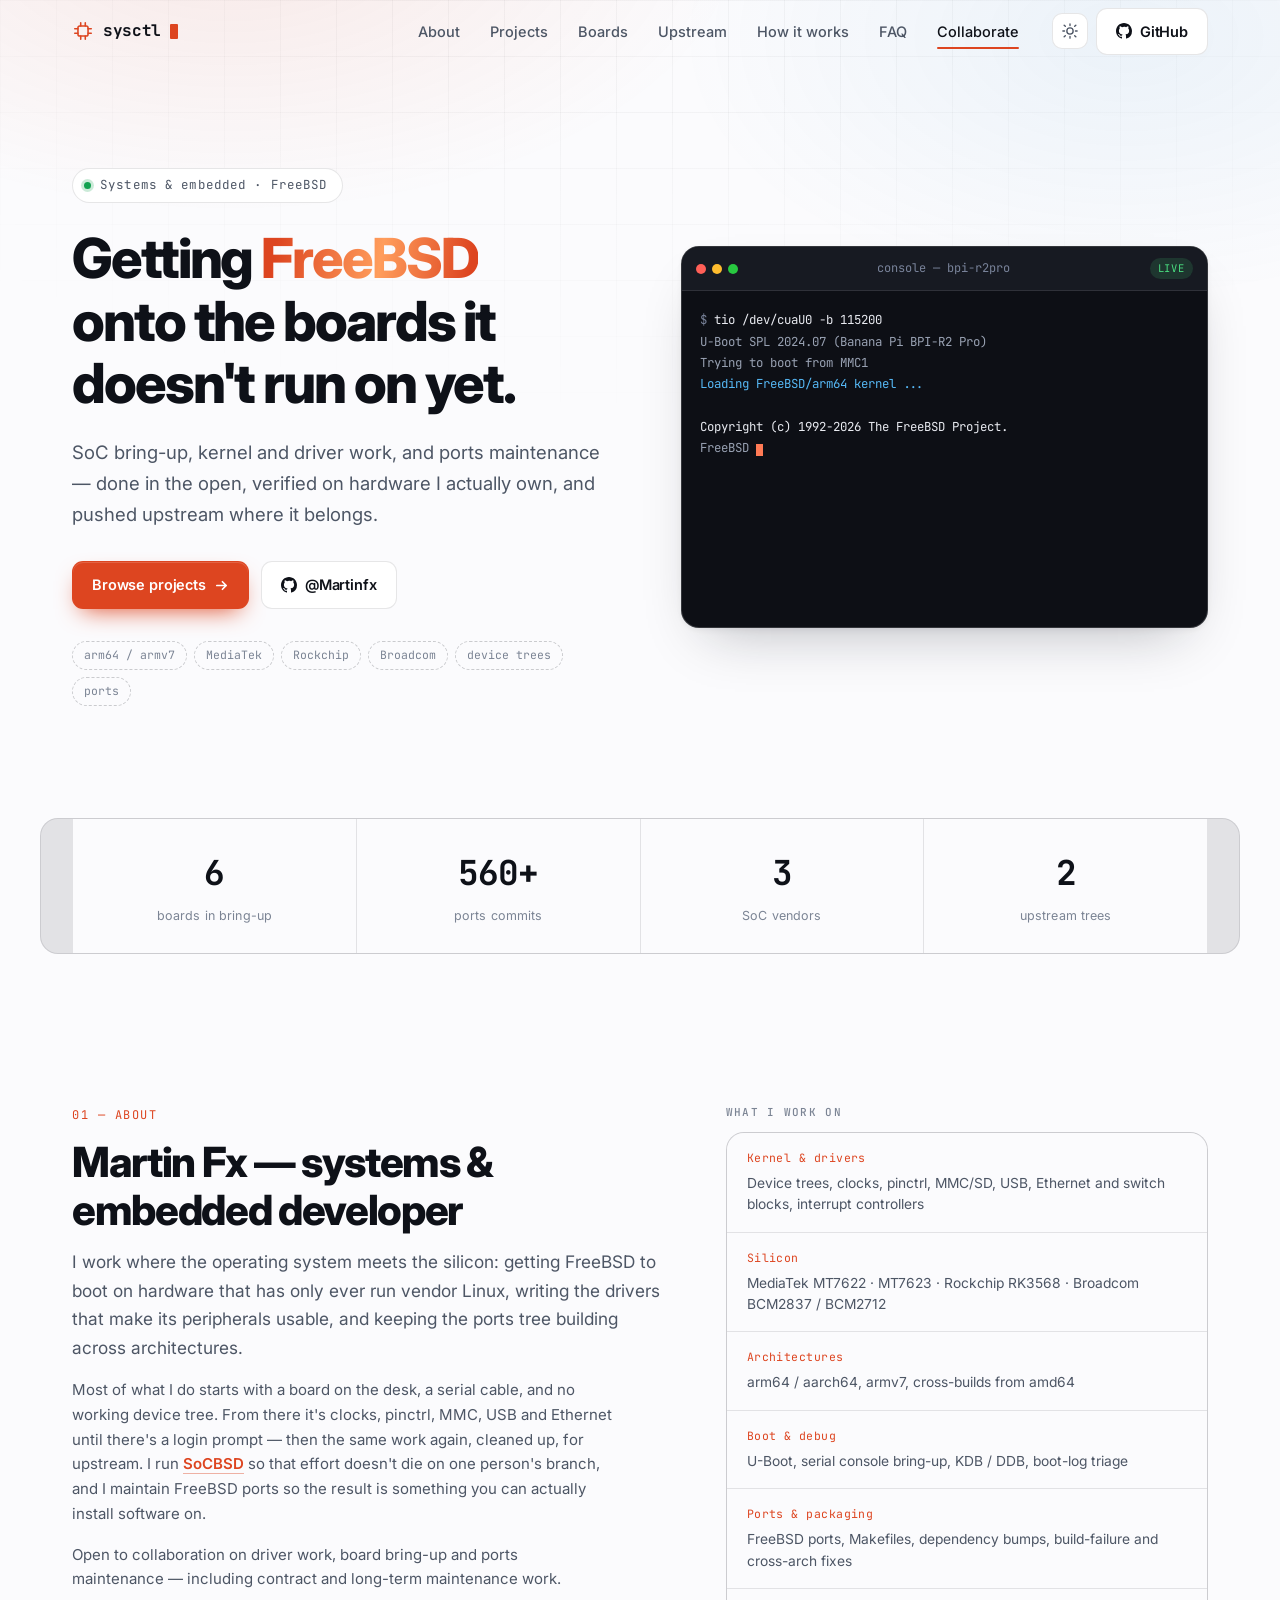
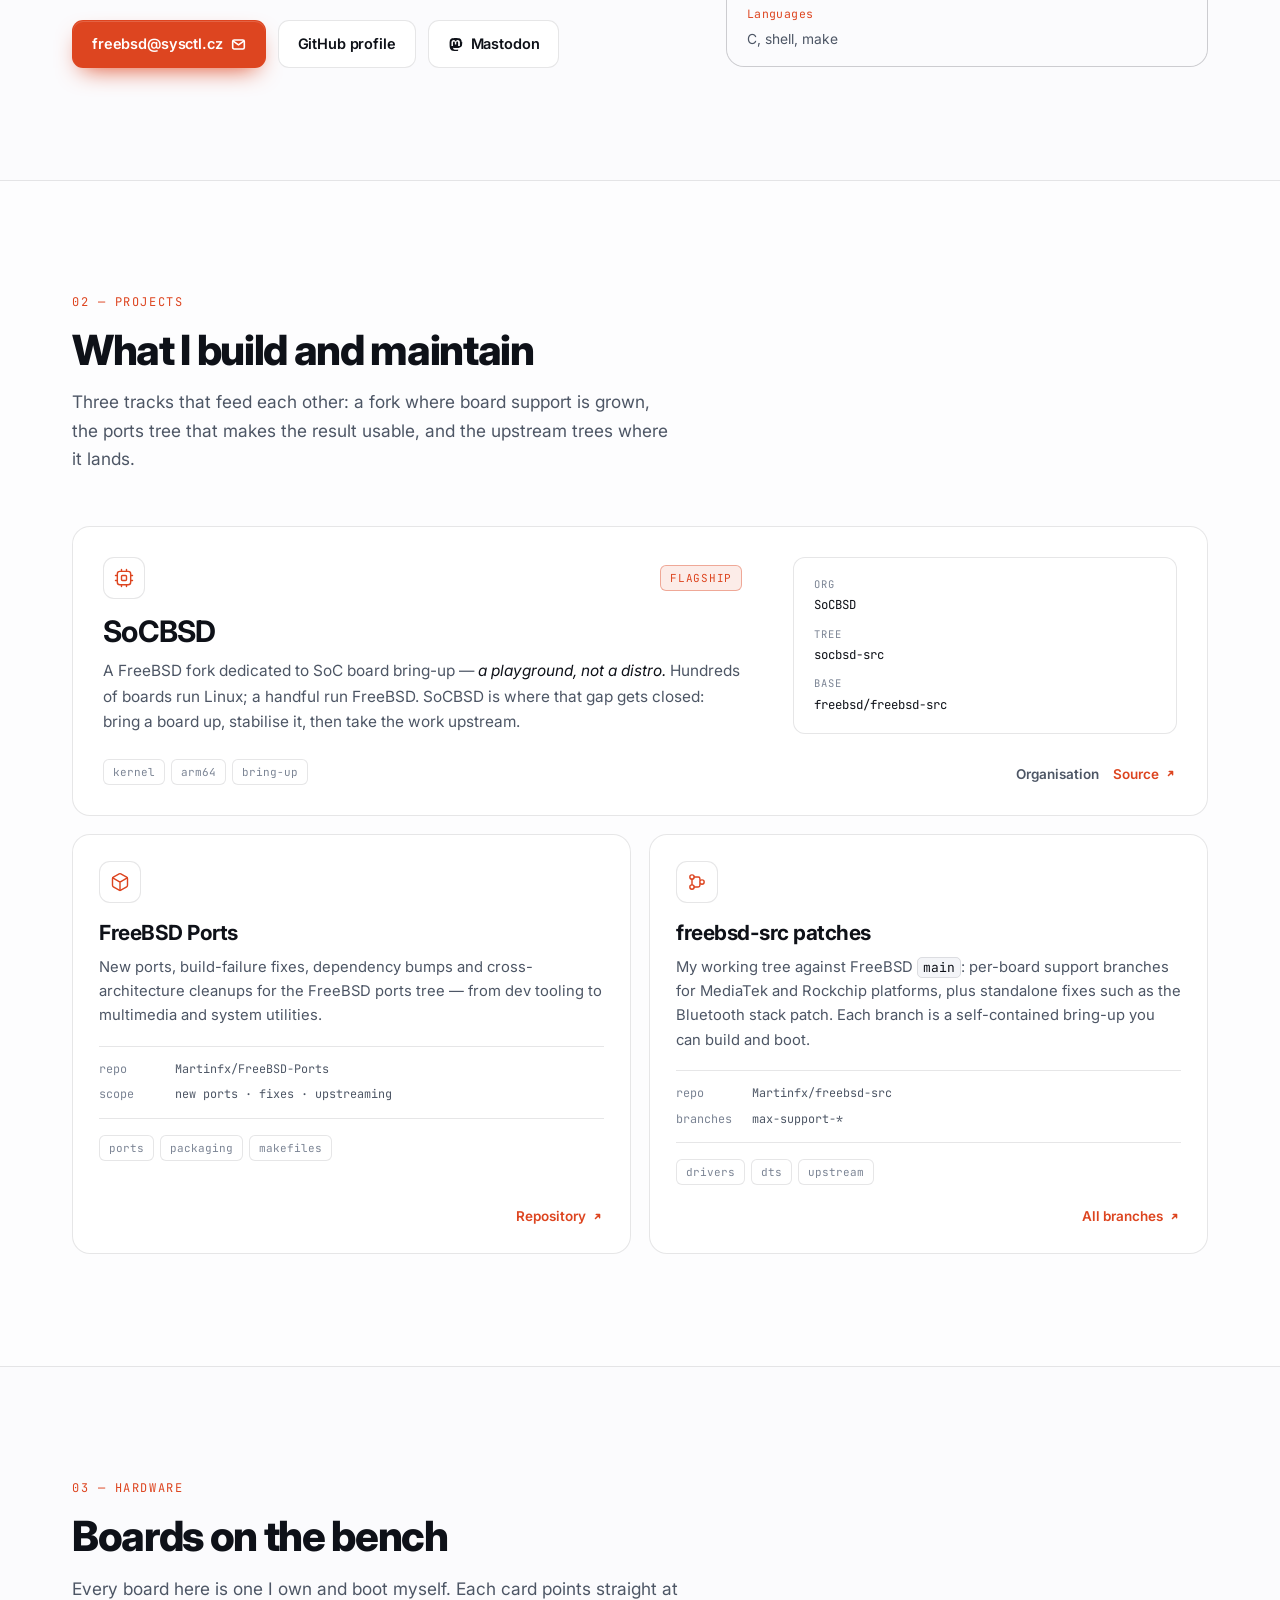
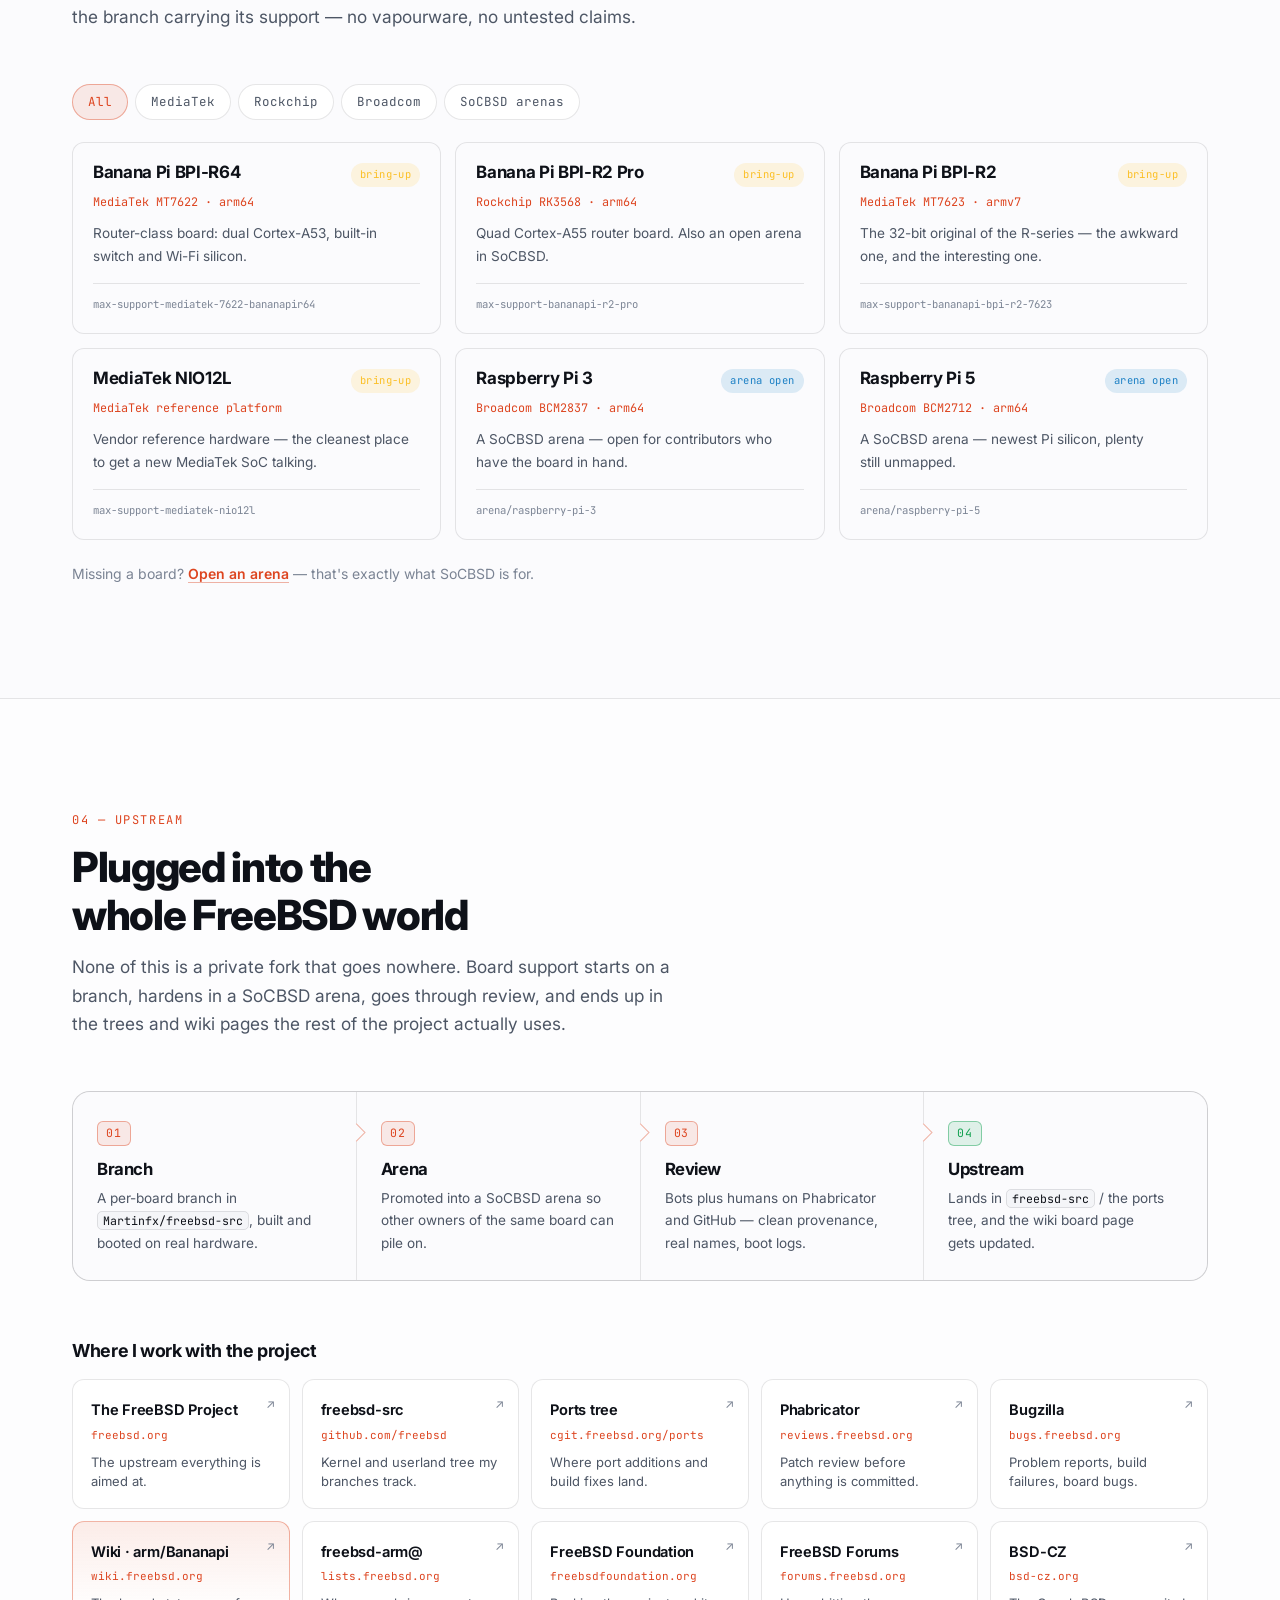
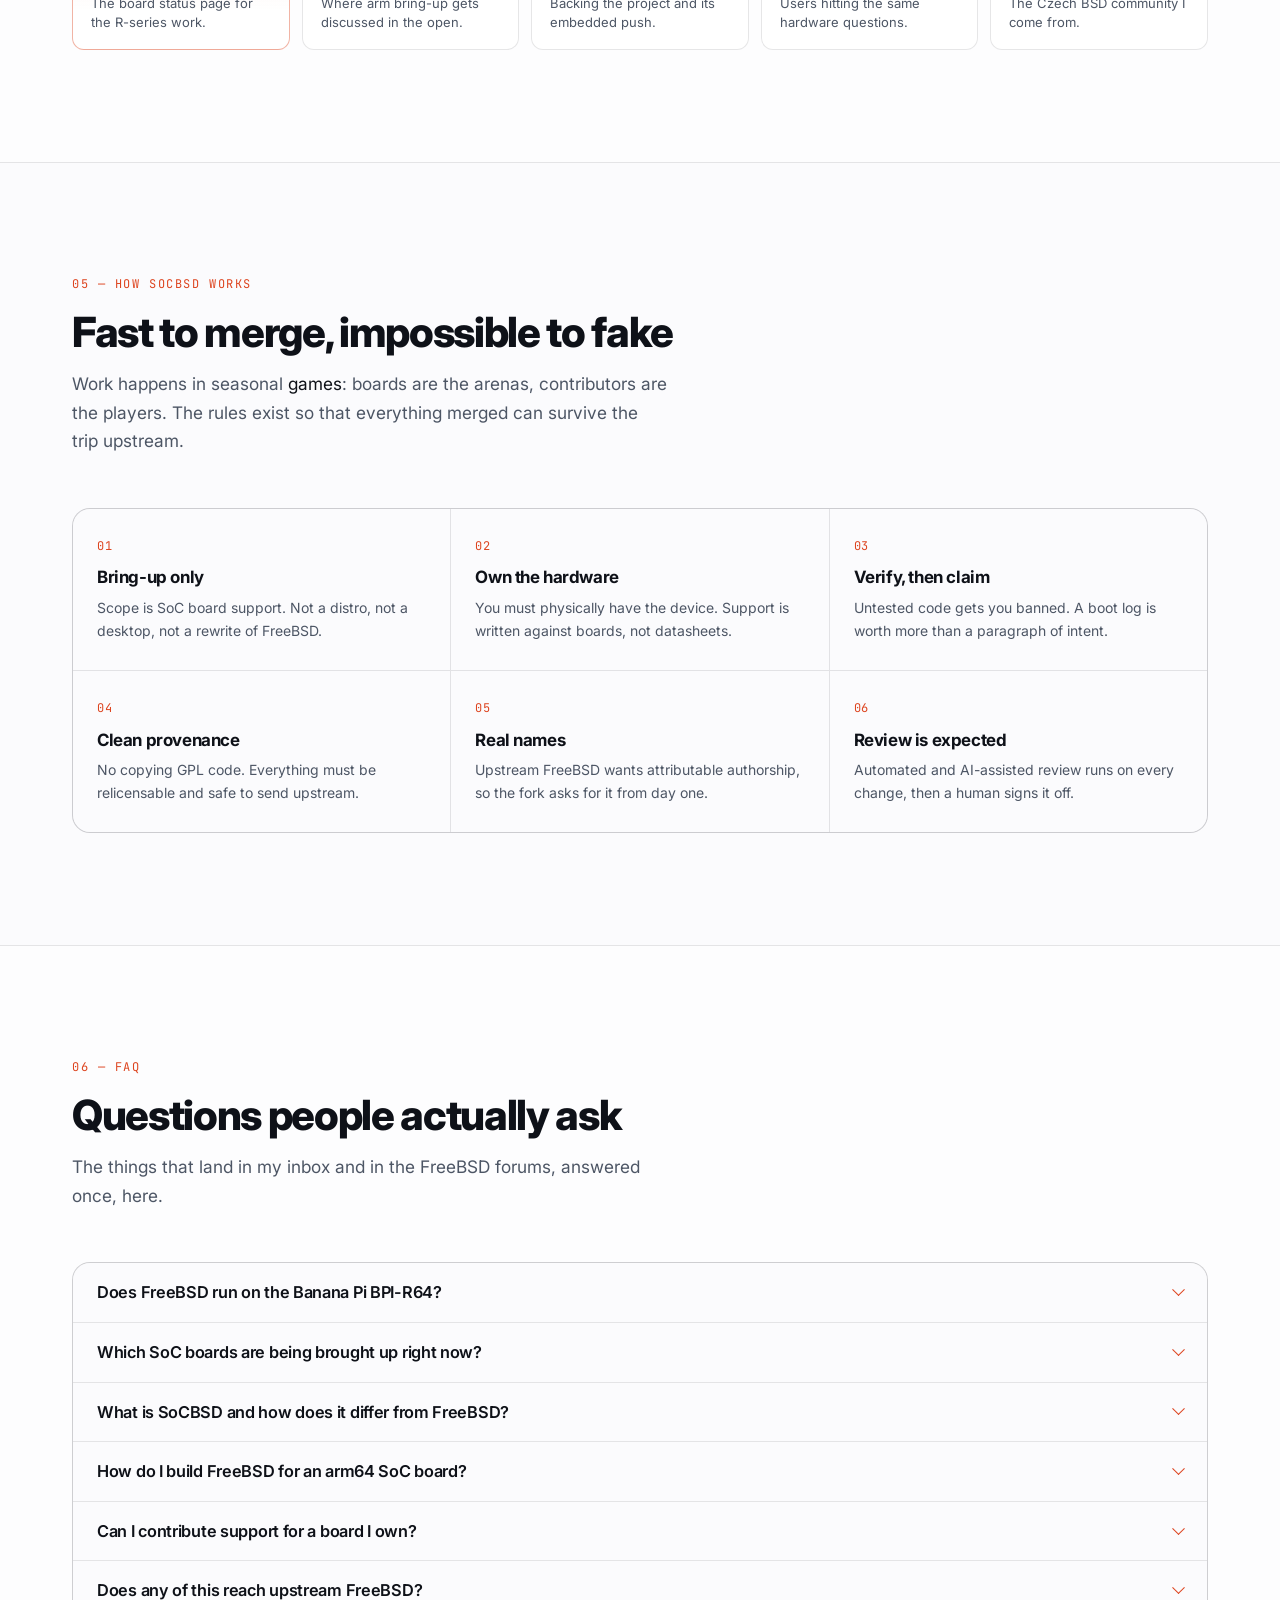
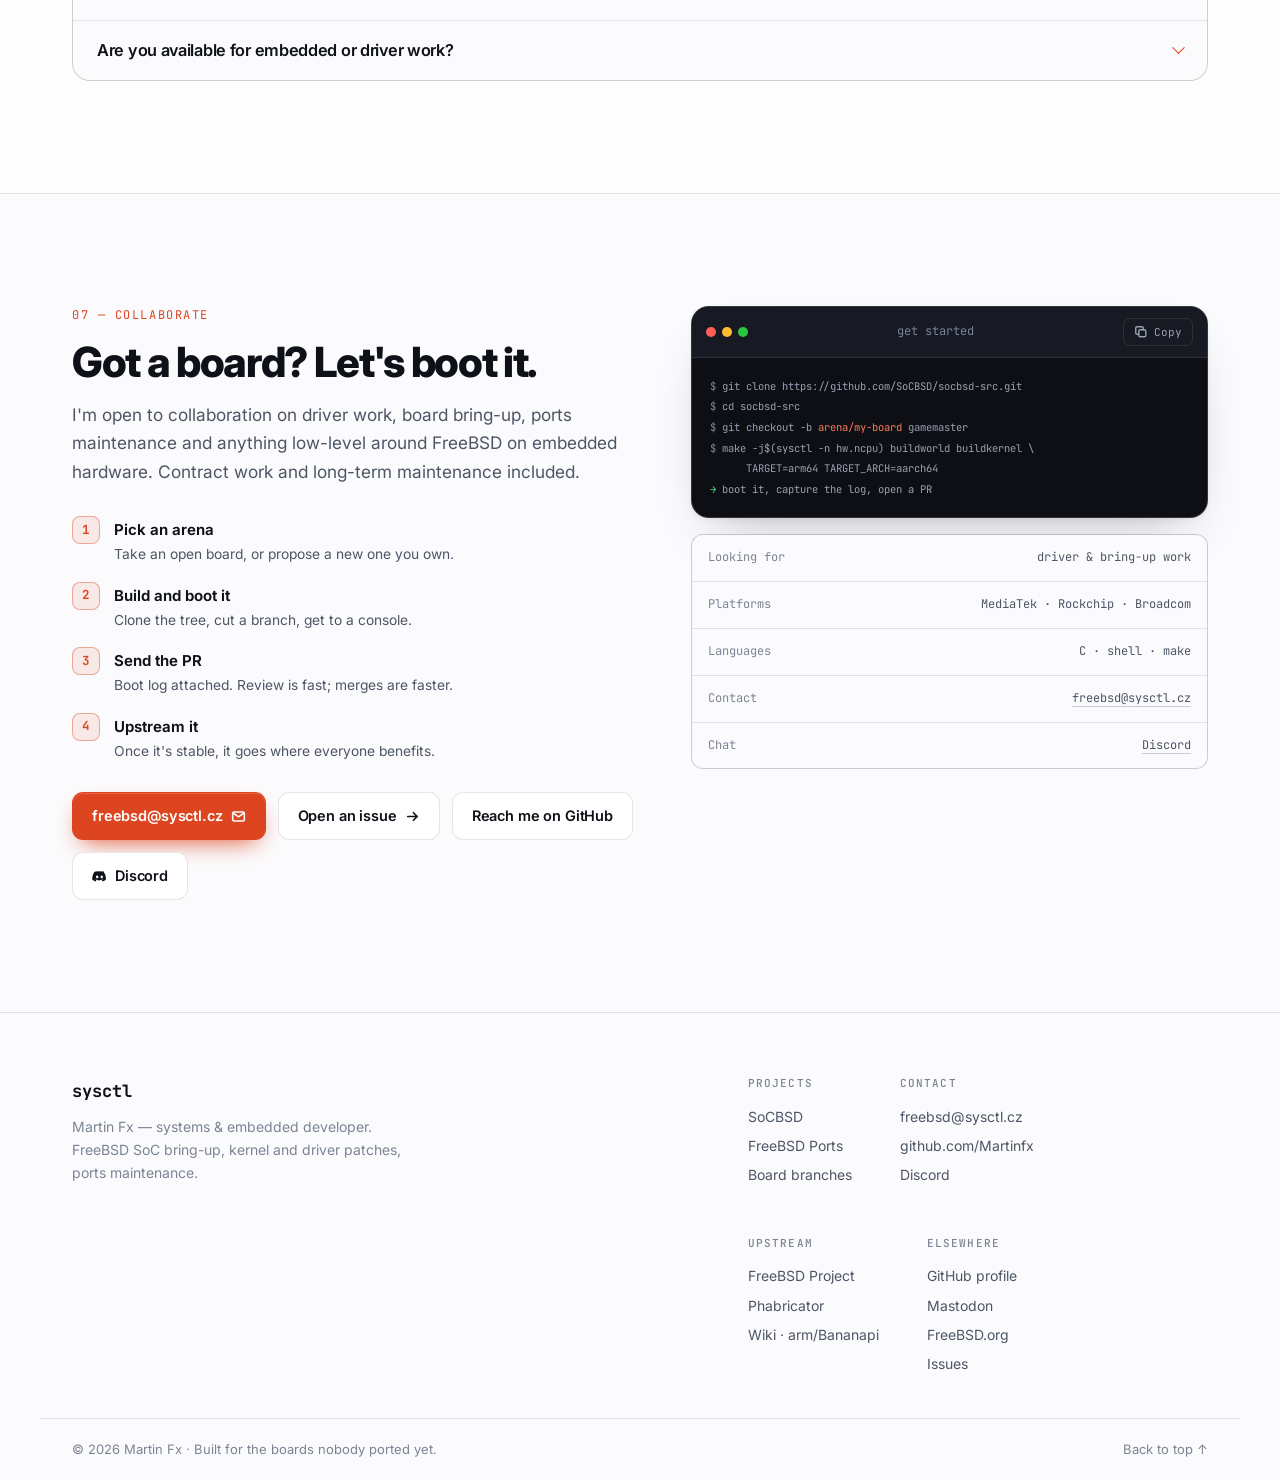
==== commit b953ea36: "new pages for work" ====
--- a/index.html
+++ b/index.html
@@ -3,28 +3,70 @@
 <head>
 <meta charset="utf-8">
 <meta name="viewport" content="width=device-width, initial-scale=1">
+
 <title>sysctl — FreeBSD SoC bring-up, kernel &amp; ports</title>
-<meta name="description" content="Martin Fx — low-level FreeBSD work: SoC board bring-up on Banana Pi R64, R2 Pro, R2 and Raspberry Pi, kernel and driver patches, and FreeBSD ports maintenance. Open, verified on real hardware, pushed upstream.">
+<meta name="description" content="FreeBSD SoC board bring-up: Banana Pi BPI-R64, BPI-R2 Pro, BPI-R2 and Raspberry Pi. Kernel and driver patches, FreeBSD ports maintenance — verified on real hardware.">
+<link rel="canonical" href="https://sysctl.cz/">
+
+<meta name="robots" content="index, follow, max-snippet:-1, max-image-preview:large, max-video-preview:-1">
+<meta name="googlebot" content="index, follow, max-snippet:-1, max-image-preview:large, max-video-preview:-1">
+<meta name="bingbot" content="index, follow">
 <meta name="author" content="Martin Fx">
+<meta name="creator" content="Martin Fx">
+<meta name="publisher" content="Martin Fx">
+<meta name="keywords" content="FreeBSD, SoC bring-up, embedded FreeBSD, Banana Pi BPI-R64, BPI-R2 Pro, BPI-R2, MediaTek MT7622, MT7623, MT7986, Rockchip RK3568, Raspberry Pi FreeBSD, arm64, aarch64, device tree, FreeBSD kernel driver, FreeBSD ports, SoCBSD, board bring-up, U-Boot, embedded BSD">
+<meta name="subject" content="FreeBSD SoC board bring-up and ports maintenance">
+<meta name="rating" content="general">
+<meta name="referrer" content="strict-origin-when-cross-origin">
+<meta name="format-detection" content="telephone=no">
+<meta name="color-scheme" content="dark light">
 <meta name="theme-color" content="#08090c" media="(prefers-color-scheme: dark)">
 <meta name="theme-color" content="#fbfbfd" media="(prefers-color-scheme: light)">
-<link rel="canonical" href="https://martinfx.github.io/sysctl.github.io/">
+<meta name="application-name" content="sysctl">
+<meta name="apple-mobile-web-app-title" content="sysctl">
+<meta name="apple-mobile-web-app-capable" content="yes">
+<meta name="mobile-web-app-capable" content="yes">
+
+<meta name="geo.region" content="CZ">
+<meta name="geo.placename" content="Czechia">
+
+<link rel="alternate" hreflang="en" href="https://sysctl.cz/">
+<link rel="alternate" hreflang="x-default" href="https://sysctl.cz/">
 
 <meta property="og:type" content="website">
+<meta property="og:site_name" content="sysctl">
+<meta property="og:locale" content="en_GB">
 <meta property="og:title" content="sysctl — FreeBSD SoC bring-up, kernel &amp; ports">
-<meta property="og:description" content="SoC board bring-up, kernel and driver work, and ports maintenance for FreeBSD. Verified on real hardware, pushed upstream.">
-<meta property="og:url" content="https://martinfx.github.io/sysctl.github.io/">
-<meta property="og:image" content="https://martinfx.github.io/sysctl.github.io/assets/img/og.png">
+<meta property="og:description" content="FreeBSD on SoC boards that never had it: Banana Pi BPI-R64, BPI-R2 Pro, BPI-R2, MediaTek NIO12L and Raspberry Pi bring-up, kernel and driver patches, and ports maintenance. Verified on real hardware, pushed upstream.">
+<meta property="og:url" content="https://sysctl.cz/">
+<meta property="og:image" content="https://sysctl.cz/assets/img/og.png">
+<meta property="og:image:secure_url" content="https://sysctl.cz/assets/img/og.png">
+<meta property="og:image:type" content="image/png">
+<meta property="og:image:width" content="1200">
+<meta property="og:image:height" content="630">
+<meta property="og:image:alt" content="sysctl — Getting FreeBSD onto the boards it doesn't run on yet. Board tags: BPI-R64, BPI-R2 Pro, BPI-R2, NIO12L, RPi 3 / 5.">
+
 <meta name="twitter:card" content="summary_large_image">
+<meta name="twitter:domain" content="sysctl.cz">
+<meta name="twitter:url" content="https://sysctl.cz/">
 <meta name="twitter:title" content="sysctl — FreeBSD SoC bring-up, kernel &amp; ports">
-<meta name="twitter:description" content="SoC board bring-up, kernel and driver work, and ports maintenance for FreeBSD.">
-<meta name="twitter:image" content="https://martinfx.github.io/sysctl.github.io/assets/img/og.png">
-
+<meta name="twitter:description" content="FreeBSD on SoC boards that never had it: Banana Pi BPI-R64, BPI-R2 Pro, BPI-R2 and Raspberry Pi bring-up, kernel patches, ports maintenance.">
+<meta name="twitter:image" content="https://sysctl.cz/assets/img/og.png">
+<meta name="twitter:image:alt" content="sysctl — FreeBSD SoC bring-up. Boards: BPI-R64, BPI-R2 Pro, BPI-R2, NIO12L, Raspberry Pi 3 and 5.">
+
+<link rel="me" href="https://github.com/Martinfx">
+<link rel="me" href="https://mastodon.bsd.cafe/@martin">
+<meta name="fediverse:creator" content="@martin@mastodon.bsd.cafe">
+<link rel="author" href="https://github.com/Martinfx">
 <link rel="icon" href="assets/img/favicon.svg" type="image/svg+xml">
 <link rel="apple-touch-icon" href="assets/img/favicon.svg">
+<link rel="manifest" href="site.webmanifest">
+<link rel="sitemap" type="application/xml" href="sitemap.xml">
 
 <link rel="preconnect" href="https://fonts.googleapis.com">
 <link rel="preconnect" href="https://fonts.gstatic.com" crossorigin>
+<link rel="dns-prefetch" href="https://fonts.gstatic.com">
+<link rel="dns-prefetch" href="https://api.github.com">
 <link rel="stylesheet" href="https://fonts.googleapis.com/css2?family=Inter:wght@400;500;600;700;800&family=JetBrains+Mono:wght@400;500;700&display=swap">
 <link rel="stylesheet" href="assets/css/style.css">
 
@@ -40,14 +82,463 @@
 <script type="application/ld+json">
 {
   "@context": "https://schema.org",
-  "@type": "Person",
-  "name": "Martin Fx",
-  "url": "https://martinfx.github.io/sysctl.github.io/",
-  "sameAs": ["https://github.com/Martinfx", "https://github.com/SoCBSD"],
-  "jobTitle": "Systems & embedded developer",
-  "knowsAbout": ["FreeBSD", "Kernel development", "SoC bring-up", "ARM64", "Device drivers", "FreeBSD ports"]
+  "@graph": [
+    {
+      "@type": "WebSite",
+      "@id": "https://sysctl.cz/#website",
+      "url": "https://sysctl.cz/",
+      "name": "sysctl",
+      "alternateName": "sysctl - FreeBSD SoC bring-up",
+      "description": "FreeBSD SoC board bring-up, kernel and driver patches, and ports maintenance.",
+      "inLanguage": "en",
+      "publisher": {
+        "@id": "https://sysctl.cz/#person"
+      },
+      "copyrightHolder": {
+        "@id": "https://sysctl.cz/#person"
+      }
+    },
+    {
+      "@type": "ProfilePage",
+      "@id": "https://sysctl.cz/#webpage",
+      "url": "https://sysctl.cz/",
+      "name": "sysctl - FreeBSD SoC bring-up, kernel & ports",
+      "isPartOf": {
+        "@id": "https://sysctl.cz/#website"
+      },
+      "about": {
+        "@id": "https://sysctl.cz/#person"
+      },
+      "mainEntity": {
+        "@id": "https://sysctl.cz/#person"
+      },
+      "inLanguage": "en",
+      "primaryImageOfPage": {
+        "@id": "https://sysctl.cz/#og"
+      },
+      "breadcrumb": {
+        "@id": "https://sysctl.cz/#breadcrumb"
+      },
+      "significantLink": [
+        "https://github.com/SoCBSD",
+        "https://github.com/Martinfx/FreeBSD-Ports",
+        "https://www.freebsd.org/",
+        "https://wiki.freebsd.org/arm/Bananapi"
+      ]
+    },
+    {
+      "@type": "ImageObject",
+      "@id": "https://sysctl.cz/#og",
+      "url": "https://sysctl.cz/assets/img/og.png",
+      "contentUrl": "https://sysctl.cz/assets/img/og.png",
+      "width": 1200,
+      "height": 630,
+      "encodingFormat": "image/png",
+      "caption": "sysctl - Getting FreeBSD onto the boards it doesn't run on yet."
+    },
+    {
+      "@type": "Person",
+      "@id": "https://sysctl.cz/#person",
+      "name": "Martin Fx",
+      "url": "https://sysctl.cz/",
+      "mainEntityOfPage": {
+        "@id": "https://sysctl.cz/#webpage"
+      },
+      "jobTitle": "Systems and embedded developer",
+      "description": "FreeBSD developer working on SoC board bring-up, kernel and device drivers, and ports maintenance.",
+      "sameAs": [
+        "https://github.com/Martinfx",
+        "https://github.com/SoCBSD",
+        "https://mastodon.bsd.cafe/@martin"
+      ],
+      "knowsAbout": [
+        "FreeBSD",
+        "Operating system kernel development",
+        "SoC board bring-up",
+        "ARM64 / AArch64",
+        "ARMv7",
+        "Device drivers",
+        "Device tree (DTS)",
+        "MediaTek MT7622",
+        "MediaTek MT7623",
+        "Rockchip RK3568",
+        "Broadcom BCM2837",
+        "FreeBSD ports",
+        "U-Boot",
+        "Embedded systems",
+        "C programming"
+      ],
+      "knowsLanguage": [
+        "en",
+        "cs"
+      ],
+      "seeks": {
+        "@type": "Demand",
+        "name": "Collaboration on FreeBSD driver work and SoC board bring-up"
+      },
+      "email": "freebsd@sysctl.cz",
+      "contactPoint": {
+        "@type": "ContactPoint",
+        "contactType": "Professional enquiries",
+        "email": "freebsd@sysctl.cz",
+        "availableLanguage": [
+          "en",
+          "cs"
+        ]
+      },
+      "nationality": {
+        "@type": "Country",
+        "name": "Czechia"
+      },
+      "workLocation": {
+        "@type": "Place",
+        "address": {
+          "@type": "PostalAddress",
+          "addressCountry": "CZ"
+        }
+      }
+    },
+    {
+      "@type": "Organization",
+      "@id": "https://github.com/SoCBSD#organization",
+      "name": "SoCBSD",
+      "url": "https://github.com/SoCBSD",
+      "description": "A FreeBSD fork dedicated to SoC board bring-up. A playground, not a distro.",
+      "member": {
+        "@id": "https://sysctl.cz/#person"
+      },
+      "sameAs": [
+        "https://discord.gg/qHCeXUMVr"
+      ],
+      "contactPoint": {
+        "@type": "ContactPoint",
+        "contactType": "Community chat",
+        "url": "https://discord.gg/qHCeXUMVr"
+      }
+    },
+    {
+      "@type": "BreadcrumbList",
+      "@id": "https://sysctl.cz/#breadcrumb",
+      "itemListElement": [
+        {
+          "@type": "ListItem",
+          "position": 1,
+          "name": "Home",
+          "item": "https://sysctl.cz/"
+        },
+        {
+          "@type": "ListItem",
+          "position": 2,
+          "name": "About",
+          "item": "https://sysctl.cz/#about"
+        },
+        {
+          "@type": "ListItem",
+          "position": 3,
+          "name": "Projects",
+          "item": "https://sysctl.cz/#projects"
+        },
+        {
+          "@type": "ListItem",
+          "position": 4,
+          "name": "Boards",
+          "item": "https://sysctl.cz/#boards"
+        },
+        {
+          "@type": "ListItem",
+          "position": 5,
+          "name": "Upstream",
+          "item": "https://sysctl.cz/#upstream"
+        },
+        {
+          "@type": "ListItem",
+          "position": 6,
+          "name": "How it works",
+          "item": "https://sysctl.cz/#rules"
+        },
+        {
+          "@type": "ListItem",
+          "position": 7,
+          "name": "FAQ",
+          "item": "https://sysctl.cz/#faq"
+        },
+        {
+          "@type": "ListItem",
+          "position": 8,
+          "name": "Collaborate",
+          "item": "https://sysctl.cz/#collab"
+        }
+      ]
+    },
+    {
+      "@type": "ItemList",
+      "@id": "https://sysctl.cz/#projects",
+      "name": "Projects",
+      "itemListOrder": "https://schema.org/ItemListOrderDescending",
+      "numberOfItems": 3,
+      "itemListElement": [
+        {
+          "@type": "ListItem",
+          "position": 1,
+          "item": {
+            "@type": "SoftwareSourceCode",
+            "name": "SoCBSD",
+            "description": "A FreeBSD fork dedicated to SoC board bring-up - a playground, not a distro.",
+            "codeRepository": "https://github.com/SoCBSD/socbsd-src",
+            "url": "https://github.com/SoCBSD/socbsd-src",
+            "programmingLanguage": "C",
+            "runtimePlatform": "FreeBSD",
+            "author": {
+              "@id": "https://sysctl.cz/#person"
+            }
+          }
+        },
+        {
+          "@type": "ListItem",
+          "position": 2,
+          "item": {
+            "@type": "SoftwareSourceCode",
+            "name": "FreeBSD Ports",
+            "description": "New ports, build-failure fixes, dependency bumps and cross-architecture cleanups for the FreeBSD ports tree.",
+            "codeRepository": "https://github.com/Martinfx/FreeBSD-Ports",
+            "url": "https://github.com/Martinfx/FreeBSD-Ports",
+            "programmingLanguage": "Makefile",
+            "runtimePlatform": "FreeBSD",
+            "author": {
+              "@id": "https://sysctl.cz/#person"
+            }
+          }
+        },
+        {
+          "@type": "ListItem",
+          "position": 3,
+          "item": {
+            "@type": "SoftwareSourceCode",
+            "name": "freebsd-src patches",
+            "description": "Per-board FreeBSD support branches for MediaTek and Rockchip platforms, plus standalone kernel fixes.",
+            "codeRepository": "https://github.com/Martinfx/freebsd-src",
+            "url": "https://github.com/Martinfx/freebsd-src",
+            "programmingLanguage": "C",
+            "runtimePlatform": "FreeBSD",
+            "author": {
+              "@id": "https://sysctl.cz/#person"
+            }
+          }
+        }
+      ]
+    },
+    {
+      "@type": "ItemList",
+      "@id": "https://sysctl.cz/#boards",
+      "name": "SoC boards in bring-up",
+      "numberOfItems": 6,
+      "itemListElement": [
+        {
+          "@type": "ListItem",
+          "position": 1,
+          "name": "Banana Pi BPI-R64",
+          "item": {
+            "@type": "SoftwareSourceCode",
+            "name": "FreeBSD support for Banana Pi BPI-R64",
+            "description": "Banana Pi BPI-R64 (MediaTek MT7622, arm64) FreeBSD board support branch.",
+            "codeRepository": "https://github.com/Martinfx/freebsd-src/tree/max-support-mediatek-7622-bananapir64",
+            "url": "https://github.com/Martinfx/freebsd-src/tree/max-support-mediatek-7622-bananapir64",
+            "programmingLanguage": "C",
+            "runtimePlatform": "FreeBSD",
+            "targetProduct": {
+              "@type": "SoftwareApplication",
+              "name": "Banana Pi BPI-R64",
+              "applicationCategory": "Operating system",
+              "operatingSystem": "FreeBSD"
+            },
+            "author": {
+              "@id": "https://sysctl.cz/#person"
+            }
+          }
+        },
+        {
+          "@type": "ListItem",
+          "position": 2,
+          "name": "Banana Pi BPI-R2 Pro",
+          "item": {
+            "@type": "SoftwareSourceCode",
+            "name": "FreeBSD support for Banana Pi BPI-R2 Pro",
+            "description": "Banana Pi BPI-R2 Pro (Rockchip RK3568, arm64) FreeBSD board support branch.",
+            "codeRepository": "https://github.com/Martinfx/freebsd-src/tree/max-support-bananapi-r2-pro",
+            "url": "https://github.com/Martinfx/freebsd-src/tree/max-support-bananapi-r2-pro",
+            "programmingLanguage": "C",
+            "runtimePlatform": "FreeBSD",
+            "targetProduct": {
+              "@type": "SoftwareApplication",
+              "name": "Banana Pi BPI-R2 Pro",
+              "applicationCategory": "Operating system",
+              "operatingSystem": "FreeBSD"
+            },
+            "author": {
+              "@id": "https://sysctl.cz/#person"
+            }
+          }
+        },
+        {
+          "@type": "ListItem",
+          "position": 3,
+          "name": "Banana Pi BPI-R2",
+          "item": {
+            "@type": "SoftwareSourceCode",
+            "name": "FreeBSD support for Banana Pi BPI-R2",
+            "description": "Banana Pi BPI-R2 (MediaTek MT7623, armv7) FreeBSD board support branch.",
+            "codeRepository": "https://github.com/Martinfx/freebsd-src/tree/max-support-bananapi-bpi-r2-7623",
+            "url": "https://github.com/Martinfx/freebsd-src/tree/max-support-bananapi-bpi-r2-7623",
+            "programmingLanguage": "C",
+            "runtimePlatform": "FreeBSD",
+            "targetProduct": {
+              "@type": "SoftwareApplication",
+              "name": "Banana Pi BPI-R2",
+              "applicationCategory": "Operating system",
+              "operatingSystem": "FreeBSD"
+            },
+            "author": {
+              "@id": "https://sysctl.cz/#person"
+            }
+          }
+        },
+        {
+          "@type": "ListItem",
+          "position": 4,
+          "name": "MediaTek NIO12L",
+          "item": {
+            "@type": "SoftwareSourceCode",
+            "name": "FreeBSD support for MediaTek NIO12L",
+            "description": "MediaTek NIO12L (MediaTek reference platform) FreeBSD board support branch.",
+            "codeRepository": "https://github.com/Martinfx/freebsd-src/tree/max-support-mediatek-nio12l",
+            "url": "https://github.com/Martinfx/freebsd-src/tree/max-support-mediatek-nio12l",
+            "programmingLanguage": "C",
+            "runtimePlatform": "FreeBSD",
+            "targetProduct": {
+              "@type": "SoftwareApplication",
+              "name": "MediaTek NIO12L",
+              "applicationCategory": "Operating system",
+              "operatingSystem": "FreeBSD"
+            },
+            "author": {
+              "@id": "https://sysctl.cz/#person"
+            }
+          }
+        },
+        {
+          "@type": "ListItem",
+          "position": 5,
+          "name": "Raspberry Pi 3",
+          "item": {
+            "@type": "SoftwareSourceCode",
+            "name": "FreeBSD support for Raspberry Pi 3",
+            "description": "Raspberry Pi 3 (Broadcom BCM2837, arm64) FreeBSD board support branch.",
+            "codeRepository": "https://github.com/SoCBSD/socbsd-src/tree/arena/raspberry-pi-3",
+            "url": "https://github.com/SoCBSD/socbsd-src/tree/arena/raspberry-pi-3",
+            "programmingLanguage": "C",
+            "runtimePlatform": "FreeBSD",
+            "targetProduct": {
+              "@type": "SoftwareApplication",
+              "name": "Raspberry Pi 3",
+              "applicationCategory": "Operating system",
+              "operatingSystem": "FreeBSD"
+            },
+            "author": {
+              "@id": "https://sysctl.cz/#person"
+            }
+          }
+        },
+        {
+          "@type": "ListItem",
+          "position": 6,
+          "name": "Raspberry Pi 5",
+          "item": {
+            "@type": "SoftwareSourceCode",
+            "name": "FreeBSD support for Raspberry Pi 5",
+            "description": "Raspberry Pi 5 (Broadcom BCM2712, arm64) FreeBSD board support branch.",
+            "codeRepository": "https://github.com/SoCBSD/socbsd-src/tree/arena/raspberry-pi-5",
+            "url": "https://github.com/SoCBSD/socbsd-src/tree/arena/raspberry-pi-5",
+            "programmingLanguage": "C",
+            "runtimePlatform": "FreeBSD",
+            "targetProduct": {
+              "@type": "SoftwareApplication",
+              "name": "Raspberry Pi 5",
+              "applicationCategory": "Operating system",
+              "operatingSystem": "FreeBSD"
+            },
+            "author": {
+              "@id": "https://sysctl.cz/#person"
+            }
+          }
+        }
+      ]
+    },
+    {
+      "@type": "FAQPage",
+      "@id": "https://sysctl.cz/#faq",
+      "mainEntity": [
+        {
+          "@type": "Question",
+          "name": "Does FreeBSD run on the Banana Pi BPI-R64?",
+          "acceptedAnswer": {
+            "@type": "Answer",
+            "text": "Not out of the box - there is no BPI-R64 image on the FreeBSD download page. Support for its MediaTek MT7622 SoC is what the max-support-mediatek-7622-bananapir64 branch adds: device tree, clocks, pinctrl and the drivers needed to reach a console. Build that branch for TARGET=arm64 and you get a bootable system on the board."
+          }
+        },
+        {
+          "@type": "Question",
+          "name": "Which SoC boards are being brought up right now?",
+          "acceptedAnswer": {
+            "@type": "Answer",
+            "text": "Six: Banana Pi BPI-R64 (MediaTek MT7622, arm64), BPI-R2 Pro (Rockchip RK3568, arm64), BPI-R2 (MediaTek MT7623, armv7), the MediaTek NIO12L reference platform, and the Raspberry Pi 3 (BCM2837) and Raspberry Pi 5 (BCM2712) arenas in SoCBSD. Each one has its own branch."
+          }
+        },
+        {
+          "@type": "Question",
+          "name": "What is SoCBSD and how does it differ from FreeBSD?",
+          "acceptedAnswer": {
+            "@type": "Answer",
+            "text": "SoCBSD is a FreeBSD fork with exactly one job: SoC board bring-up. It is a playground, not a distribution - no installer, no desktop, no divergent userland. Work lands there first because merging is fast, then goes upstream into FreeBSD once it is stable. Everything is written to be relicensable and upstream-ready from the first commit."
+          }
+        },
+        {
+          "@type": "Question",
+          "name": "How do I build FreeBSD for an arm64 SoC board?",
+          "acceptedAnswer": {
+            "@type": "Answer",
+            "text": "Clone the tree, check out the branch for your board, then cross-build world and kernel with: make -j$(sysctl -n hw.ncpu) buildworld buildkernel TARGET=arm64 TARGET_ARCH=aarch64. Then write the result to an SD card, attach a serial console and capture the boot log - that log is what a pull request needs."
+          }
+        },
+        {
+          "@type": "Question",
+          "name": "Can I contribute support for a board I own?",
+          "acceptedAnswer": {
+            "@type": "Answer",
+            "text": "Yes - that is the whole point. Open an arena for your board or join an existing one. The rules are short: you must physically own the hardware, you must verify what you claim (untested code gets you banned), no GPL code may be copied in, and you commit under a real name so the work can go upstream."
+          }
+        },
+        {
+          "@type": "Question",
+          "name": "Does any of this reach upstream FreeBSD?",
+          "acceptedAnswer": {
+            "@type": "Answer",
+            "text": "That is the destination, not a side effect. A change starts on a per-board branch, hardens in a SoCBSD arena, goes through review on Phabricator and GitHub, and lands in freebsd-src or the ports tree. Ports work goes the same route - over 560 commits of new ports, build-failure fixes and cross-architecture cleanups."
+          }
+        },
+        {
+          "@type": "Question",
+          "name": "Are you available for embedded or driver work?",
+          "acceptedAnswer": {
+            "@type": "Answer",
+            "text": "Yes - board bring-up, device drivers, device trees, ports maintenance and long-term support contracts around FreeBSD on embedded hardware. Platforms worked on day to day are MediaTek, Rockchip and Broadcom. Write to freebsd@sysctl.cz or reach out on GitHub."
+          }
+        }
+      ]
+    }
+  ]
 }
 </script>
+
 </head>
 <body>
 <a class="skip-link" href="#main">Skip to content</a>
@@ -69,10 +560,12 @@
     </a>
 
     <nav class="nav__links" id="nav-links" aria-label="Main">
+      <a href="#about">About</a>
       <a href="#projects">Projects</a>
       <a href="#boards">Boards</a>
       <a href="#upstream">Upstream</a>
       <a href="#rules">How it works</a>
+      <a href="#faq">FAQ</a>
       <a href="#collab">Collaborate</a>
     </nav>
 
@@ -169,12 +662,82 @@
   </div>
 </section>
 
+<!-- ─────────────────────────── ABOUT ─────────────────────────── -->
+<section class="section" id="about" aria-labelledby="about-title">
+  <div class="container">
+    <div class="about">
+      <div class="about__copy" data-reveal>
+        <p class="section__kicker">01 — About</p>
+        <h2 class="section__title" id="about-title">Martin Fx — systems &amp; embedded developer</h2>
+        <p class="section__lede">
+          I work where the operating system meets the silicon: getting FreeBSD to boot on hardware
+          that has only ever run vendor Linux, writing the drivers that make its peripherals usable,
+          and keeping the ports tree building across architectures.
+        </p>
+        <p class="about__body">
+          Most of what I do starts with a board on the desk, a serial cable, and no working device
+          tree. From there it's clocks, pinctrl, MMC, USB and Ethernet until there's a login prompt —
+          then the same work again, cleaned up, for upstream. I run
+          <a href="https://github.com/SoCBSD" target="_blank" rel="noopener">SoCBSD</a> so that effort
+          doesn't die on one person's branch, and I maintain FreeBSD ports so the result is something
+          you can actually install software on.
+        </p>
+        <p class="about__body">
+          Open to collaboration on driver work, board bring-up and ports maintenance — including
+          contract and long-term maintenance work.
+        </p>
+        <div class="about__cta">
+          <a class="btn btn--primary" href="mailto:freebsd@sysctl.cz">
+            freebsd@sysctl.cz
+            <svg viewBox="0 0 16 16" width="15" height="15" fill="none" stroke="currentColor" stroke-width="1.7" stroke-linecap="round" stroke-linejoin="round" aria-hidden="true"><rect x="1.8" y="3.2" width="12.4" height="9.6" rx="1.6"/><path d="m2.4 4.4 5.6 4 5.6-4"/></svg>
+          </a>
+          <a class="btn btn--ghost" href="https://github.com/Martinfx" target="_blank" rel="me noopener">GitHub profile</a>
+          <a class="btn btn--ghost" href="https://mastodon.bsd.cafe/@martin" target="_blank" rel="me noopener">
+            <svg viewBox="0 0 16 16" width="15" height="15" fill="currentColor" aria-hidden="true"><path d="M14.7 5.6c0-3-2-3.9-2-3.9C11.7 1.2 10 1 8.2 1h-.1C6.4 1 4.7 1.2 3.7 1.7c0 0-2 .9-2 3.9v2.6c0 3 .5 5.7 3.3 6.4 1.3.4 2.4.4 3.3.4 1.6 0 2.5-.3 2.5-.3v-1.5s-1.1.3-2.4.3c-1.4 0-2.8-.1-3-1.8v-.3s1.3.3 2.9.4c1 0 1.9-.1 2.9-.2 1.9-.2 3.5-1.4 3.7-2.5.3-1.7.3-4.1.3-4.1Zm-2.4 4h-1.5V6c0-.8-.3-1.2-1-1.2s-1 .4-1 1.3v1.8H7.3V6.1c0-.9-.4-1.3-1-1.3s-1 .4-1 1.2v3.6H3.7V5.9c0-.8.2-1.4.6-1.9.4-.4 1-.7 1.7-.7.8 0 1.4.3 1.8.9l.4.6.4-.6c.4-.6 1-.9 1.8-.9.7 0 1.3.3 1.7.7.4.5.6 1.1.6 1.9v3.7Z"/></svg>
+            Mastodon
+          </a>
+        </div>
+      </div>
+
+      <div class="about__skills" data-reveal>
+        <h3 class="about__sk-title">What I work on</h3>
+        <dl class="skills">
+          <div class="skill">
+            <dt>Kernel &amp; drivers</dt>
+            <dd>Device trees, clocks, pinctrl, MMC/SD, USB, Ethernet and switch blocks, interrupt controllers</dd>
+          </div>
+          <div class="skill">
+            <dt>Silicon</dt>
+            <dd>MediaTek MT7622 · MT7623 · Rockchip RK3568 · Broadcom BCM2837 / BCM2712</dd>
+          </div>
+          <div class="skill">
+            <dt>Architectures</dt>
+            <dd>arm64 / aarch64, armv7, cross-builds from amd64</dd>
+          </div>
+          <div class="skill">
+            <dt>Boot &amp; debug</dt>
+            <dd>U-Boot, serial console bring-up, KDB / DDB, boot-log triage</dd>
+          </div>
+          <div class="skill">
+            <dt>Ports &amp; packaging</dt>
+            <dd>FreeBSD ports, Makefiles, dependency bumps, build-failure and cross-arch fixes</dd>
+          </div>
+          <div class="skill">
+            <dt>Languages</dt>
+            <dd>C, shell, make</dd>
+          </div>
+        </dl>
+      </div>
+    </div>
+  </div>
+</section>
+
 <!-- ─────────────────────────── PROJECTS ─────────────────────────── -->
-<section class="section" id="projects">
+<section class="section section--alt" id="projects" aria-labelledby="projects-title">
   <div class="container">
     <header class="section__head" data-reveal>
-      <p class="section__kicker">01 — Projects</p>
-      <h2 class="section__title">What I build and maintain</h2>
+      <p class="section__kicker">02 — Projects</p>
+      <h2 class="section__title" id="projects-title">What I build and maintain</h2>
       <p class="section__lede">
         Three tracks that feed each other: a fork where board support is grown,
         the ports tree that makes the result usable, and the upstream trees where it lands.
@@ -280,11 +843,11 @@
 </section>
 
 <!-- ─────────────────────────── BOARDS ─────────────────────────── -->
-<section class="section section--alt" id="boards">
+<section class="section" id="boards" aria-labelledby="boards-title">
   <div class="container">
     <header class="section__head" data-reveal>
-      <p class="section__kicker">02 — Hardware</p>
-      <h2 class="section__title">Boards on the bench</h2>
+      <p class="section__kicker">03 — Hardware</p>
+      <h2 class="section__title" id="boards-title">Boards on the bench</h2>
       <p class="section__lede">
         Every board here is one I own and boot myself. Each card points straight at the branch
         carrying its support — no vapourware, no untested claims.
@@ -394,11 +957,11 @@
 </section>
 
 <!-- ─────────────────────────── UPSTREAM / ECOSYSTEM ─────────────────────────── -->
-<section class="section" id="upstream">
+<section class="section section--alt" id="upstream" aria-labelledby="upstream-title">
   <div class="container">
     <header class="section__head" data-reveal>
-      <p class="section__kicker">03 — Upstream</p>
-      <h2 class="section__title">Plugged into the whole FreeBSD world</h2>
+      <p class="section__kicker">04 — Upstream</p>
+      <h2 class="section__title" id="upstream-title">Plugged into the whole FreeBSD world</h2>
       <p class="section__lede">
         None of this is a private fork that goes nowhere. Board support starts on a branch,
         hardens in a SoCBSD arena, goes through review, and ends up in the trees and wiki pages
@@ -487,11 +1050,11 @@
 </section>
 
 <!-- ─────────────────────────── RULES ─────────────────────────── -->
-<section class="section section--alt" id="rules">
+<section class="section" id="rules" aria-labelledby="rules-title">
   <div class="container">
     <header class="section__head" data-reveal>
-      <p class="section__kicker">04 — How SoCBSD works</p>
-      <h2 class="section__title">Fast to merge, impossible to fake</h2>
+      <p class="section__kicker">05 — How SoCBSD works</p>
+      <h2 class="section__title" id="rules-title">Fast to merge, impossible to fake</h2>
       <p class="section__lede">
         Work happens in seasonal <em>games</em>: boards are the arenas, contributors are the players.
         The rules exist so that everything merged can survive the trip upstream.
@@ -533,13 +1096,118 @@
   </div>
 </section>
 
+<!-- ─────────────────────────── FAQ ─────────────────────────── -->
+<section class="section section--alt" id="faq" aria-labelledby="faq-title">
+  <div class="container">
+    <header class="section__head" data-reveal>
+      <p class="section__kicker">06 — FAQ</p>
+      <h2 class="section__title" id="faq-title">Questions people actually ask</h2>
+      <p class="section__lede">
+        The things that land in my inbox and in the FreeBSD forums, answered once, here.
+      </p>
+    </header>
+
+    <div class="faq">
+      <details class="faq__item" data-reveal>
+        <summary><h3>Does FreeBSD run on the Banana Pi BPI-R64?</h3></summary>
+        <div class="faq__a">
+          <p>
+            Not out of the box — there is no BPI-R64 image on the FreeBSD download page. Support for its
+            MediaTek MT7622 SoC is what the
+            <a href="https://github.com/Martinfx/freebsd-src/tree/max-support-mediatek-7622-bananapir64" target="_blank" rel="noopener">max-support-mediatek-7622-bananapir64</a>
+            branch adds: device tree, clocks, pinctrl and the drivers needed to reach a console.
+            Build that branch for <code>TARGET=arm64</code> and you get a bootable system on the board.
+          </p>
+        </div>
+      </details>
+
+      <details class="faq__item" data-reveal>
+        <summary><h3>Which SoC boards are being brought up right now?</h3></summary>
+        <div class="faq__a">
+          <p>
+            Six: Banana Pi BPI-R64 (MediaTek MT7622, arm64), BPI-R2 Pro (Rockchip RK3568, arm64),
+            BPI-R2 (MediaTek MT7623, armv7), the MediaTek NIO12L reference platform, and the
+            Raspberry Pi 3 (BCM2837) and Raspberry Pi 5 (BCM2712) arenas in SoCBSD. Each one has its
+            own branch — see <a href="#boards">Boards on the bench</a>.
+          </p>
+        </div>
+      </details>
+
+      <details class="faq__item" data-reveal>
+        <summary><h3>What is SoCBSD and how does it differ from FreeBSD?</h3></summary>
+        <div class="faq__a">
+          <p>
+            SoCBSD is a FreeBSD fork with exactly one job: SoC board bring-up. It is a playground,
+            not a distribution — no installer, no desktop, no divergent userland. Work lands there
+            first because merging is fast, then goes upstream into FreeBSD once it is stable.
+            Everything is written to be relicensable and upstream-ready from the first commit.
+          </p>
+        </div>
+      </details>
+
+      <details class="faq__item" data-reveal>
+        <summary><h3>How do I build FreeBSD for an arm64 SoC board?</h3></summary>
+        <div class="faq__a">
+          <p>Clone the tree, check out the branch for your board, then cross-build world and kernel:</p>
+          <pre><code>git clone https://github.com/SoCBSD/socbsd-src.git
+cd socbsd-src
+git checkout arena/raspberry-pi-3
+make -j$(sysctl -n hw.ncpu) buildworld buildkernel \
+     TARGET=arm64 TARGET_ARCH=aarch64</code></pre>
+          <p>
+            Then write the result to an SD card, attach a serial console and capture the boot log —
+            that log is what a pull request needs.
+          </p>
+        </div>
+      </details>
+
+      <details class="faq__item" data-reveal>
+        <summary><h3>Can I contribute support for a board I own?</h3></summary>
+        <div class="faq__a">
+          <p>
+            Yes — that is the whole point. Open an arena for your board or join an existing one. The
+            rules are short: you must physically own the hardware, you must verify what you claim
+            (untested code gets you banned), no GPL code may be copied in, and you commit under a real
+            name so the work can go upstream. See <a href="#rules">how SoCBSD works</a>.
+          </p>
+        </div>
+      </details>
+
+      <details class="faq__item" data-reveal>
+        <summary><h3>Does any of this reach upstream FreeBSD?</h3></summary>
+        <div class="faq__a">
+          <p>
+            That is the destination, not a side effect. A change starts on a per-board branch, hardens
+            in a SoCBSD arena, goes through review on Phabricator and GitHub, and lands in
+            <code>freebsd-src</code> or the ports tree. Ports work goes the same route —
+            over 560 commits of new ports, build-failure fixes and cross-architecture cleanups.
+          </p>
+        </div>
+      </details>
+
+      <details class="faq__item" data-reveal>
+        <summary><h3>Are you available for embedded or driver work?</h3></summary>
+        <div class="faq__a">
+          <p>
+            Yes — board bring-up, device drivers, device trees, ports maintenance and long-term
+            support contracts around FreeBSD on embedded hardware. Platforms I work on day to day are
+            MediaTek, Rockchip and Broadcom. Write to
+            <a href="mailto:freebsd@sysctl.cz">freebsd@sysctl.cz</a> or reach me on
+            <a href="https://github.com/Martinfx" target="_blank" rel="noopener">GitHub</a>.
+          </p>
+        </div>
+      </details>
+    </div>
+  </div>
+</section>
+
 <!-- ─────────────────────────── COLLAB ─────────────────────────── -->
-<section class="section" id="collab">
+<section class="section" id="collab" aria-labelledby="collab-title">
   <div class="container">
     <div class="collab">
       <div class="collab__copy" data-reveal>
-        <p class="section__kicker">05 — Collaborate</p>
-        <h2 class="section__title">Got a board? Let's boot it.</h2>
+        <p class="section__kicker">07 — Collaborate</p>
+        <h2 class="section__title" id="collab-title">Got a board? Let's boot it.</h2>
         <p class="section__lede">
           I'm open to collaboration on driver work, board bring-up, ports maintenance and
           anything low-level around FreeBSD on embedded hardware. Contract work and
@@ -554,11 +1222,19 @@
         </ul>
 
         <div class="collab__cta">
-          <a class="btn btn--primary" href="https://github.com/SoCBSD/socbsd-src/issues" target="_blank" rel="noopener">
+          <a class="btn btn--primary" href="mailto:freebsd@sysctl.cz?subject=FreeBSD%20SoC%20work">
+            freebsd@sysctl.cz
+            <svg viewBox="0 0 16 16" width="15" height="15" fill="none" stroke="currentColor" stroke-width="1.7" stroke-linecap="round" stroke-linejoin="round" aria-hidden="true"><rect x="1.8" y="3.2" width="12.4" height="9.6" rx="1.6"/><path d="m2.4 4.4 5.6 4 5.6-4"/></svg>
+          </a>
+          <a class="btn btn--ghost" href="https://github.com/SoCBSD/socbsd-src/issues" target="_blank" rel="noopener">
             Open an issue
             <svg viewBox="0 0 16 16" width="15" height="15" fill="none" stroke="currentColor" stroke-width="1.8" stroke-linecap="round" stroke-linejoin="round" aria-hidden="true"><path d="M3 8h10M9 4l4 4-4 4"/></svg>
           </a>
-          <a class="btn btn--ghost" href="https://github.com/Martinfx" target="_blank" rel="noopener">Reach me on GitHub</a>
+          <a class="btn btn--ghost" href="https://github.com/Martinfx" target="_blank" rel="me noopener">Reach me on GitHub</a>
+          <a class="btn btn--ghost" href="https://discord.gg/qHCeXUMVr" target="_blank" rel="noopener">
+            <svg viewBox="0 0 16 16" width="15" height="15" fill="currentColor" aria-hidden="true"><path d="M13.5 3.2A12 12 0 0 0 10.6 2.3l-.2.4a11 11 0 0 0-4.8 0l-.2-.4A12 12 0 0 0 2.5 3.2C.6 6 .1 8.8.4 11.5a12 12 0 0 0 3.6 1.8l.7-1.2c-.4-.2-.8-.4-1.1-.6l.3-.2a8.6 8.6 0 0 0 7.4 0l.3.2-1.1.6.7 1.2a12 12 0 0 0 3.6-1.8c.3-3.1-.5-5.9-2.3-8.3ZM5.6 9.9c-.7 0-1.3-.6-1.3-1.4S4.9 7 5.6 7c.7 0 1.3.7 1.3 1.5S6.3 9.9 5.6 9.9Zm4.8 0c-.7 0-1.3-.6-1.3-1.4S9.7 7 10.4 7c.7 0 1.3.7 1.3 1.5s-.6 1.4-1.3 1.4Z"/></svg>
+            Discord
+          </a>
         </div>
       </div>
 
@@ -586,7 +1262,8 @@
           <div><span class="k">Looking for</span><span class="v">driver &amp; bring-up work</span></div>
           <div><span class="k">Platforms</span><span class="v">MediaTek · Rockchip · Broadcom</span></div>
           <div><span class="k">Languages</span><span class="v">C · shell · make</span></div>
-          <div><span class="k">Where</span><span class="v">GitHub issues &amp; PRs</span></div>
+          <div><span class="k">Contact</span><span class="v"><a href="mailto:freebsd@sysctl.cz">freebsd@sysctl.cz</a></span></div>
+          <div><span class="k">Chat</span><span class="v"><a href="https://discord.gg/qHCeXUMVr" target="_blank" rel="noopener">Discord</a></span></div>
         </div>
       </aside>
     </div>
@@ -598,24 +1275,31 @@
   <div class="container footer__inner">
     <div class="footer__brand">
       <span class="brand__text">sysctl</span>
-      <p>FreeBSD SoC bring-up, kernel patches and ports — by Martin Fx.</p>
+      <p>Martin Fx — systems &amp; embedded developer. FreeBSD SoC bring-up, kernel and driver patches, ports maintenance.</p>
     </div>
     <nav class="footer__links" aria-label="Footer">
       <div>
-        <h4>Projects</h4>
+        <h3>Projects</h3>
         <a href="https://github.com/SoCBSD" target="_blank" rel="noopener">SoCBSD</a>
         <a href="https://github.com/Martinfx/FreeBSD-Ports" target="_blank" rel="noopener">FreeBSD Ports</a>
         <a href="https://github.com/Martinfx/freebsd-src/branches/all" target="_blank" rel="noopener">Board branches</a>
       </div>
       <div>
-        <h4>Upstream</h4>
+        <h3>Contact</h3>
+        <a href="mailto:freebsd@sysctl.cz">freebsd@sysctl.cz</a>
+        <a href="https://github.com/Martinfx" target="_blank" rel="me noopener">github.com/Martinfx</a>
+        <a href="https://discord.gg/qHCeXUMVr" target="_blank" rel="noopener">Discord</a>
+      </div>
+      <div>
+        <h3>Upstream</h3>
         <a href="https://www.freebsd.org/" target="_blank" rel="noopener">FreeBSD Project</a>
         <a href="https://reviews.freebsd.org/" target="_blank" rel="noopener">Phabricator</a>
         <a href="https://wiki.freebsd.org/arm/Bananapi" target="_blank" rel="noopener">Wiki · arm/Bananapi</a>
       </div>
       <div>
-        <h4>Elsewhere</h4>
-        <a href="https://github.com/Martinfx" target="_blank" rel="noopener">GitHub profile</a>
+        <h3>Elsewhere</h3>
+        <a href="https://github.com/Martinfx" target="_blank" rel="me noopener">GitHub profile</a>
+        <a href="https://mastodon.bsd.cafe/@martin" target="_blank" rel="me noopener">Mastodon</a>
         <a href="https://www.freebsd.org/" target="_blank" rel="noopener">FreeBSD.org</a>
         <a href="https://github.com/SoCBSD/socbsd-src/issues" target="_blank" rel="noopener">Issues</a>
       </div>
--- a/assets/css/style.css
+++ b/assets/css/style.css
@@ -823,7 +823,7 @@
 .footer__brand p { margin-top: 10px; color: var(--text-faint); font-size: 14px; max-width: 40ch; }
 
 .footer__links { display: flex; gap: 48px; flex-wrap: wrap; }
-.footer__links h4 {
+.footer__links h3 {
   font-family: var(--mono);
   font-size: 11px;
   text-transform: uppercase;
@@ -1089,3 +1089,128 @@
   .card--feature .card__tags { grid-area: tags; align-self: end; margin: 24px 0 0; }
   .card--feature .card__foot { grid-area: foot; align-self: end; margin: 24px 0 0; justify-content: flex-end; }
 }
+
+/* ---------- 22. FAQ ---------- */
+.faq {
+  display: grid;
+  gap: 1px;
+  background: var(--border);
+  border: 1px solid var(--border);
+  border-radius: var(--r-lg);
+  overflow: hidden;
+}
+
+.faq__item { background: var(--bg); }
+
+.faq__item summary {
+  display: flex;
+  align-items: center;
+  gap: 14px;
+  padding: 20px 24px;
+  cursor: pointer;
+  list-style: none;
+  transition: background-color .2s ease;
+}
+.faq__item summary::-webkit-details-marker { display: none; }
+.faq__item summary:hover { background: var(--surface); }
+
+.faq__item summary h3 {
+  font-size: 1.02rem;
+  font-weight: 600;
+  letter-spacing: -.018em;
+  margin: 0;
+  flex: 1;
+}
+
+/* chevron, rotated when the disclosure is open */
+.faq__item summary::after {
+  content: "";
+  flex: none;
+  width: 9px;
+  height: 9px;
+  border-right: 1.8px solid var(--accent);
+  border-bottom: 1.8px solid var(--accent);
+  transform: rotate(45deg) translate(-2px, -2px);
+  transition: transform .22s ease;
+}
+.faq__item[open] summary::after { transform: rotate(-135deg) translate(-2px, -2px); }
+.faq__item[open] summary { background: var(--surface); }
+
+.faq__a { padding: 0 24px 22px; }
+.faq__a p { font-size: 14.6px; color: var(--text-dim); max-width: 76ch; }
+.faq__a p + p { margin-top: 12px; }
+.faq__a a { color: var(--accent); font-weight: 600; border-bottom: 1px solid var(--accent-line); }
+.faq__a code {
+  padding: 1px 5px;
+  border-radius: 5px;
+  background: var(--surface-2);
+  border: 1px solid var(--border);
+  color: var(--text);
+}
+.faq__a pre {
+  margin: 14px 0;
+  padding: 16px 18px;
+  border: 1px solid var(--border);
+  border-radius: var(--r-md);
+  background: var(--bg-elev);
+  overflow-x: auto;
+  font-size: 12.2px;
+  line-height: 1.7;
+  color: var(--text-dim);
+}
+.faq__a pre code { padding: 0; border: 0; background: none; color: inherit; }
+
+/* ---------- 23. About / profile ---------- */
+.about {
+  display: grid;
+  grid-template-columns: minmax(0, 1.1fr) minmax(0, .9fr);
+  gap: clamp(32px, 5vw, 64px);
+  align-items: start;
+}
+
+.about__body {
+  margin-top: 16px;
+  font-size: 15px;
+  color: var(--text-dim);
+  max-width: 60ch;
+}
+.about__body a { color: var(--accent); font-weight: 600; border-bottom: 1px solid var(--accent-line); }
+
+.about__cta { display: flex; flex-wrap: wrap; gap: 12px; margin-top: 28px; }
+
+.about__sk-title {
+  font-family: var(--mono);
+  font-size: 11px;
+  text-transform: uppercase;
+  letter-spacing: .12em;
+  color: var(--text-faint);
+  font-weight: 500;
+  margin-bottom: 14px;
+}
+
+.skills {
+  display: grid;
+  gap: 1px;
+  margin: 0;
+  background: var(--border);
+  border: 1px solid var(--border);
+  border-radius: var(--r-lg);
+  overflow: hidden;
+}
+.skill { padding: 16px 20px; background: var(--bg); transition: background-color .22s ease; }
+.skill:hover { background: var(--surface); }
+.skill dt {
+  font-family: var(--mono);
+  font-size: 11.5px;
+  letter-spacing: .04em;
+  color: var(--accent);
+  margin-bottom: 5px;
+}
+.skill dd { margin: 0; font-size: 13.8px; color: var(--text-dim); line-height: 1.55; }
+
+.collab__facts a { color: var(--text-dim); border-bottom: 1px solid var(--border-strong); }
+.collab__facts a:hover { color: var(--accent); }
+
+@media (max-width: 980px) {
+  .about { grid-template-columns: 1fr; }
+}
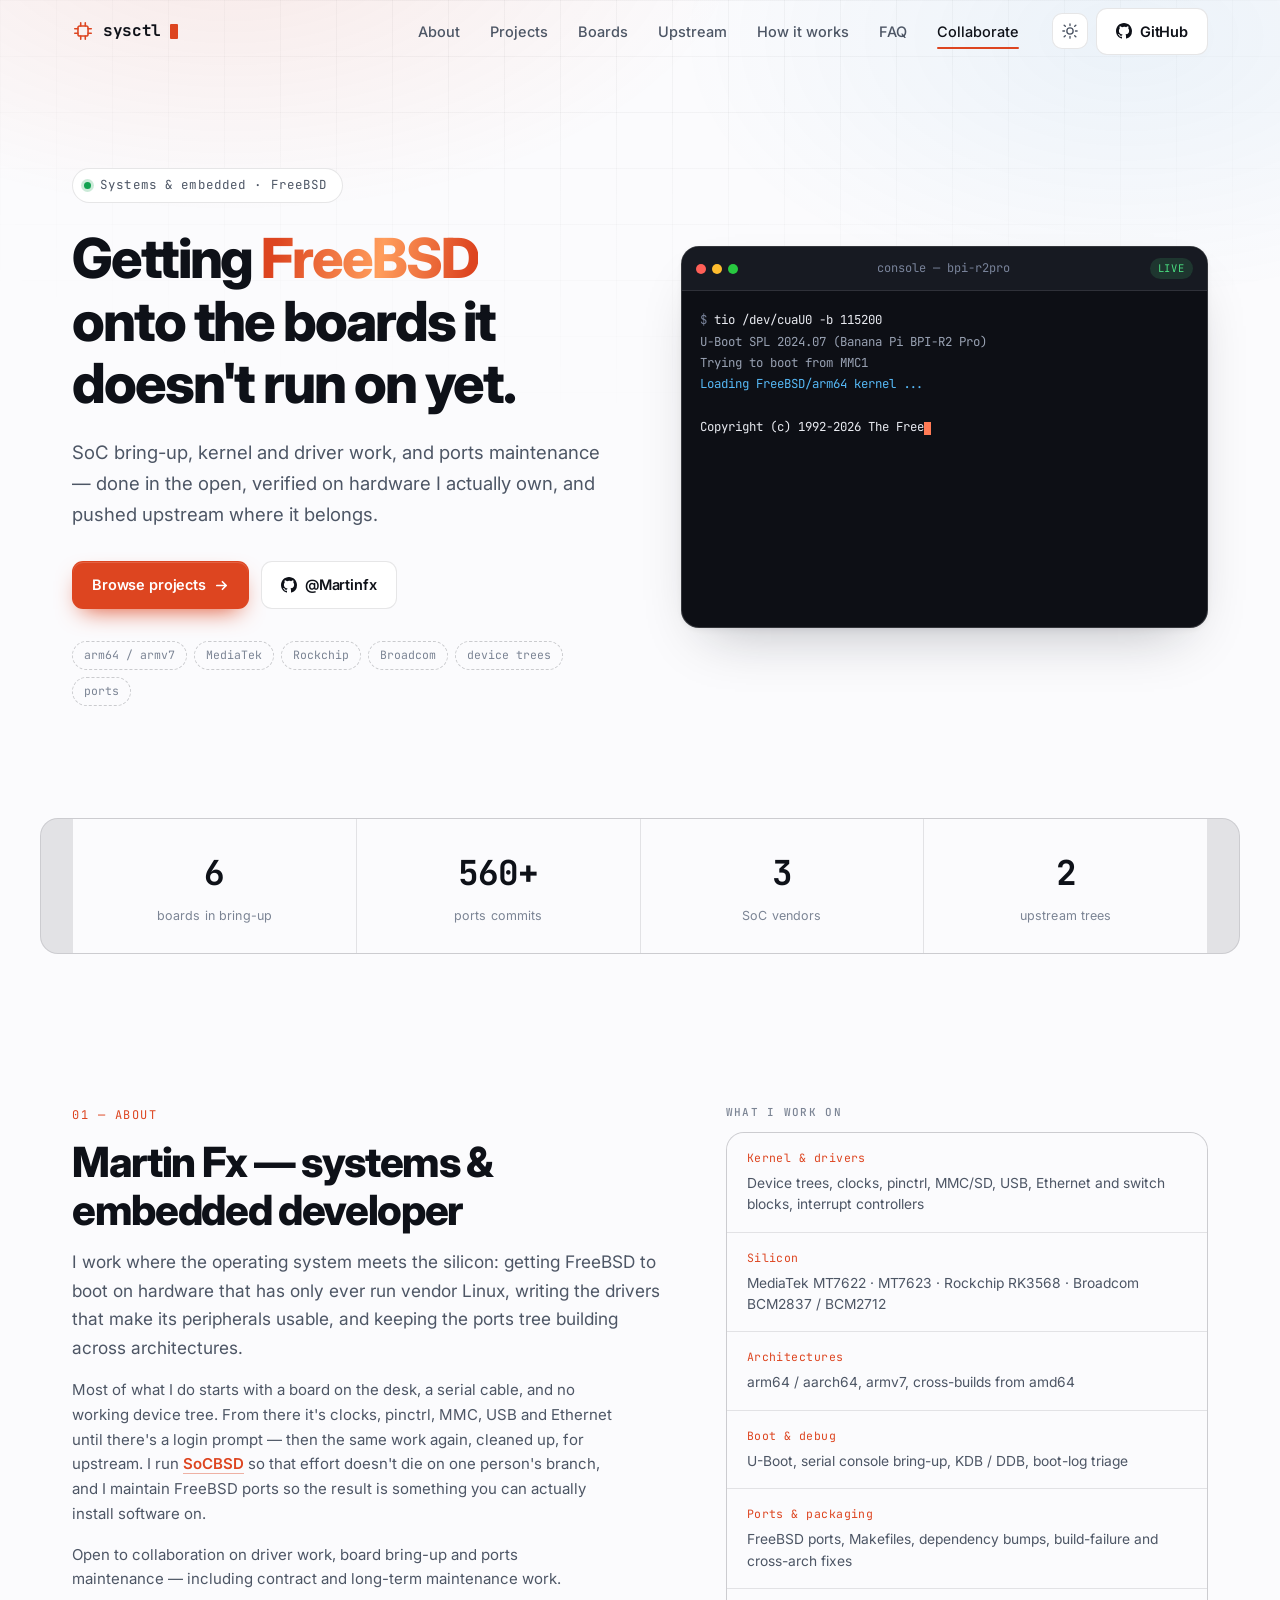
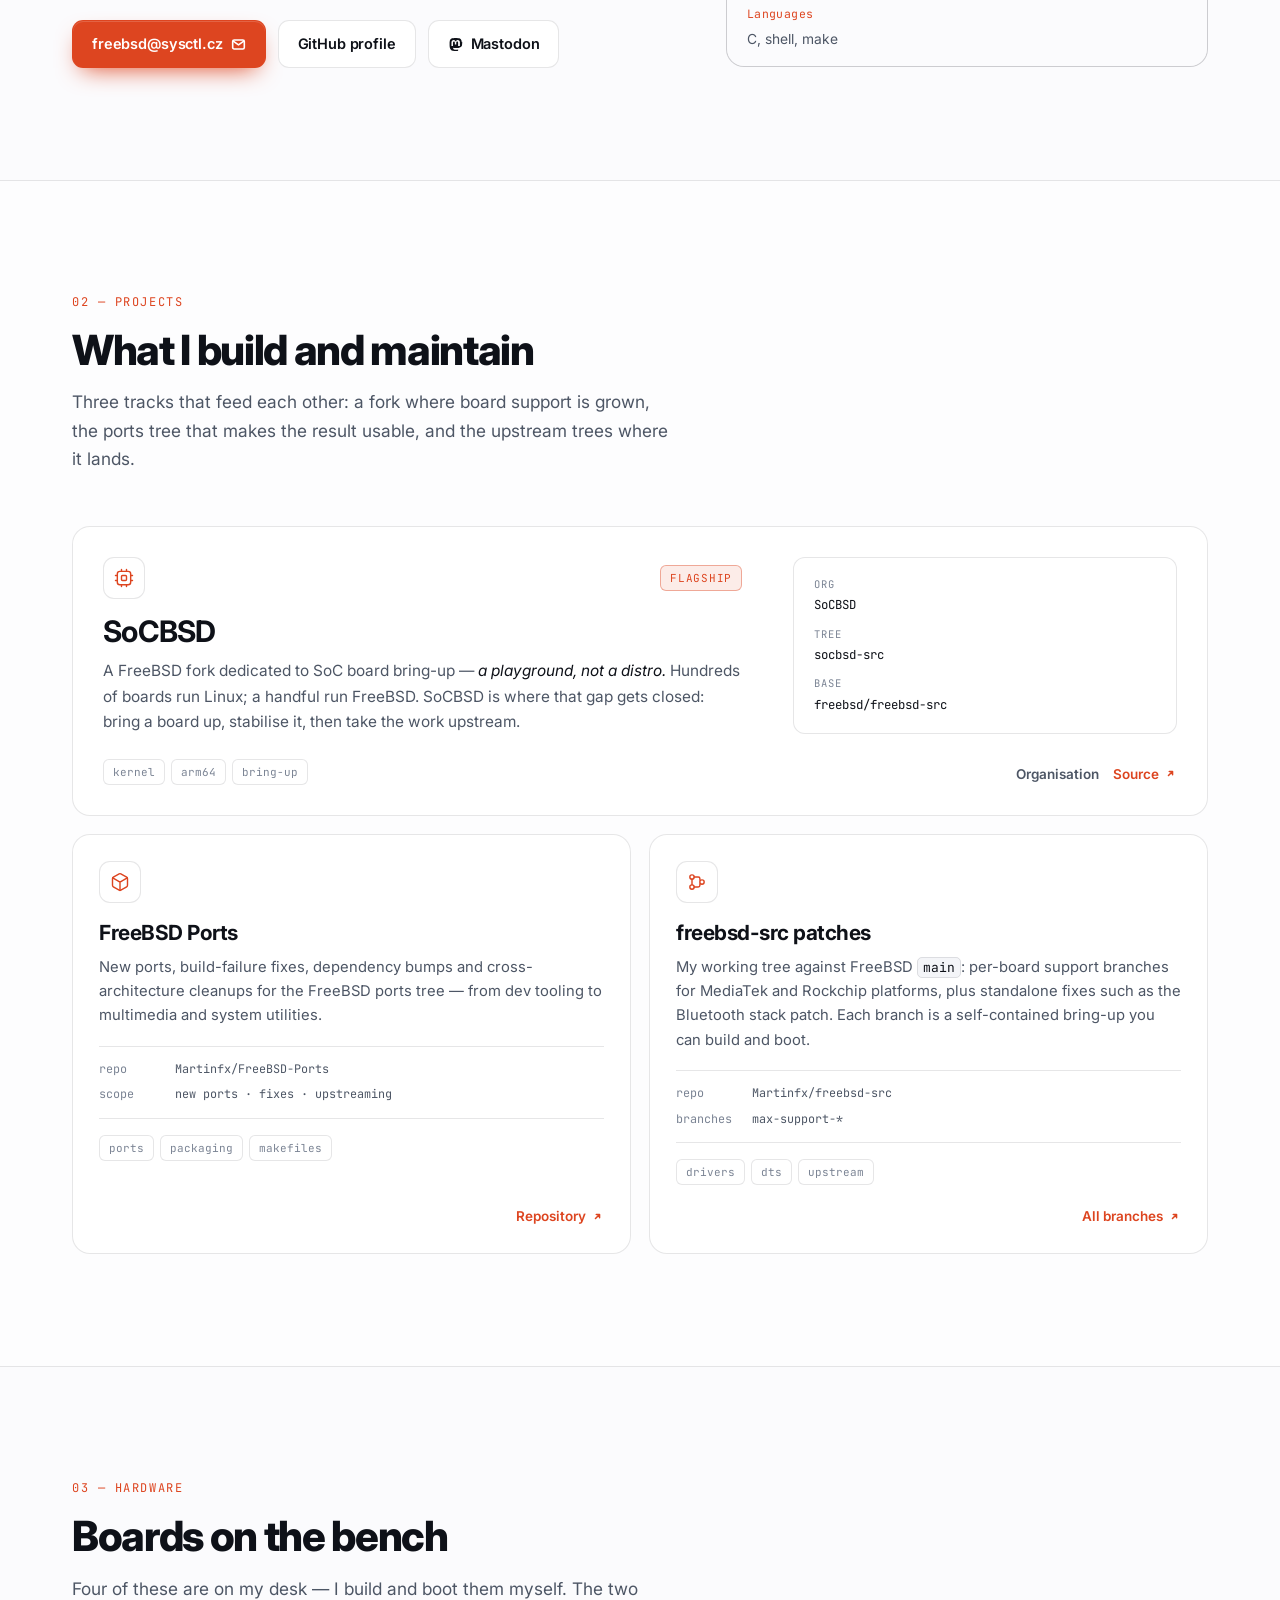
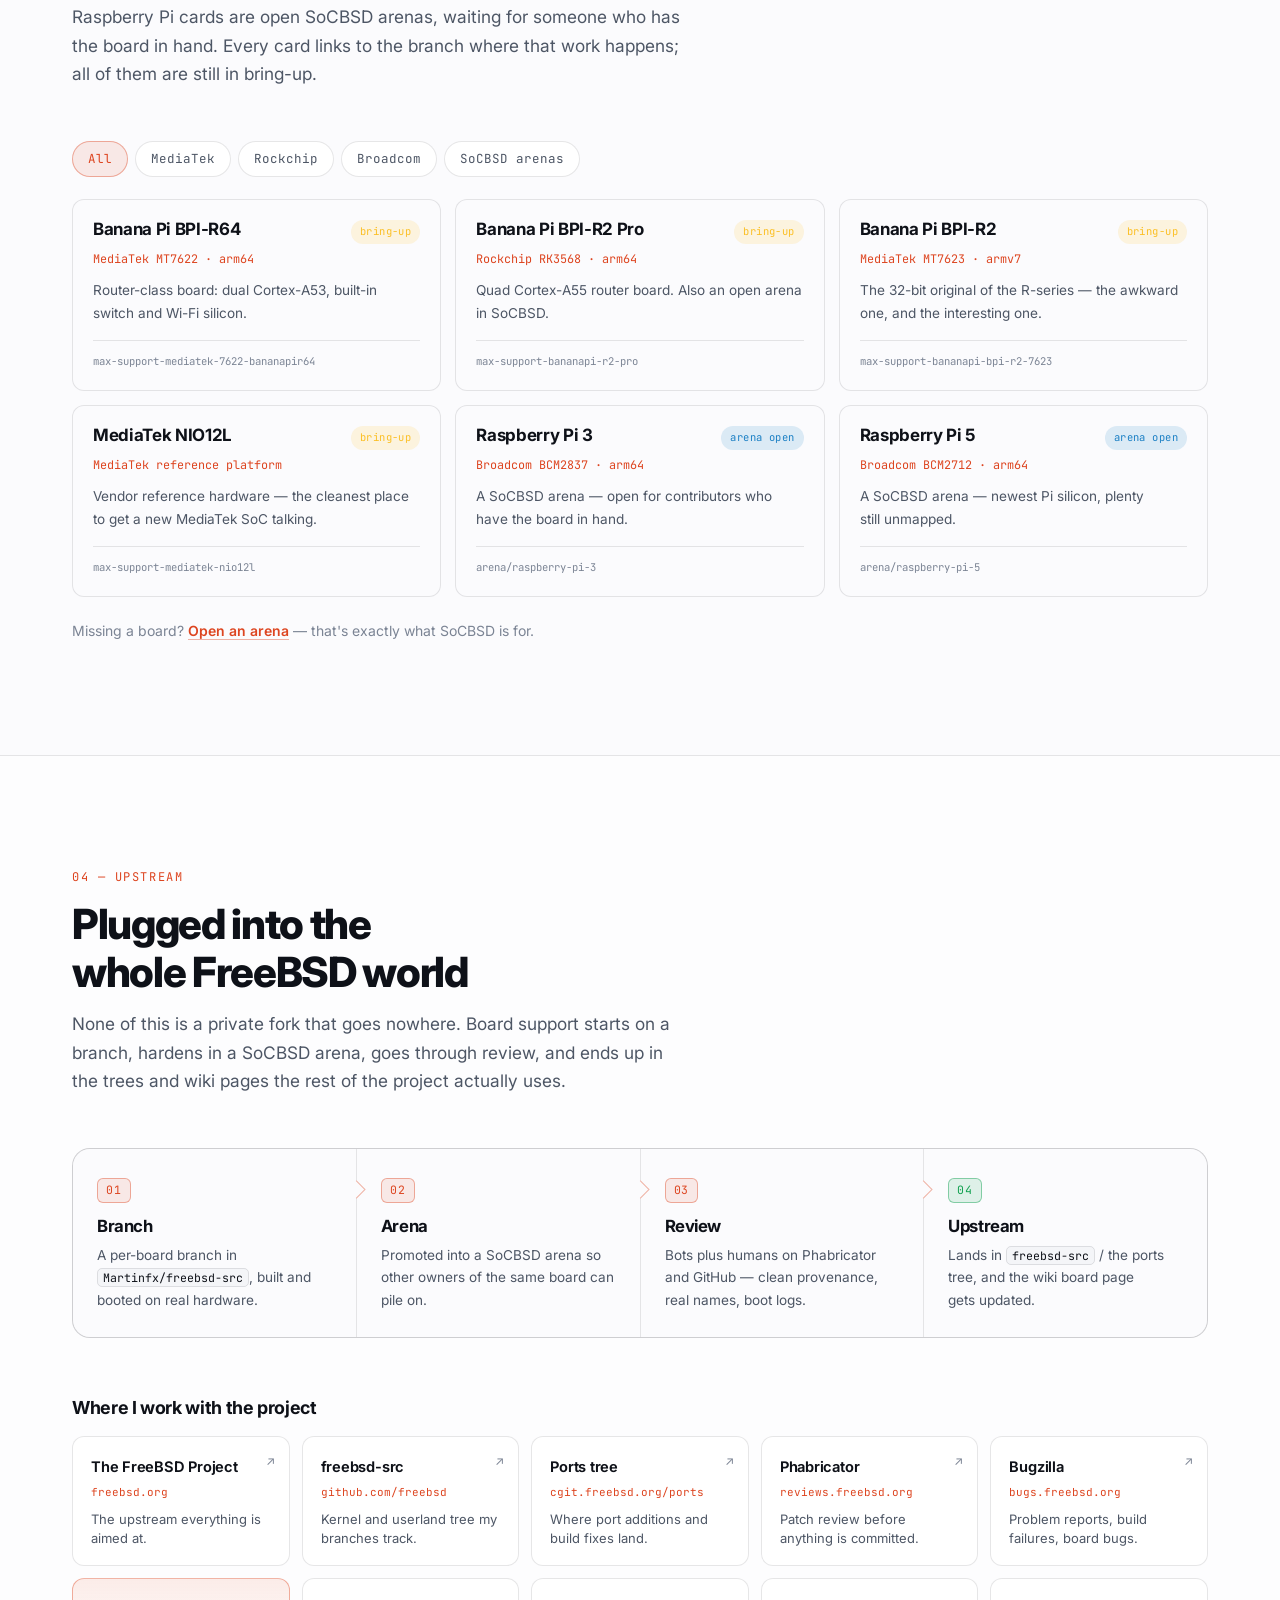
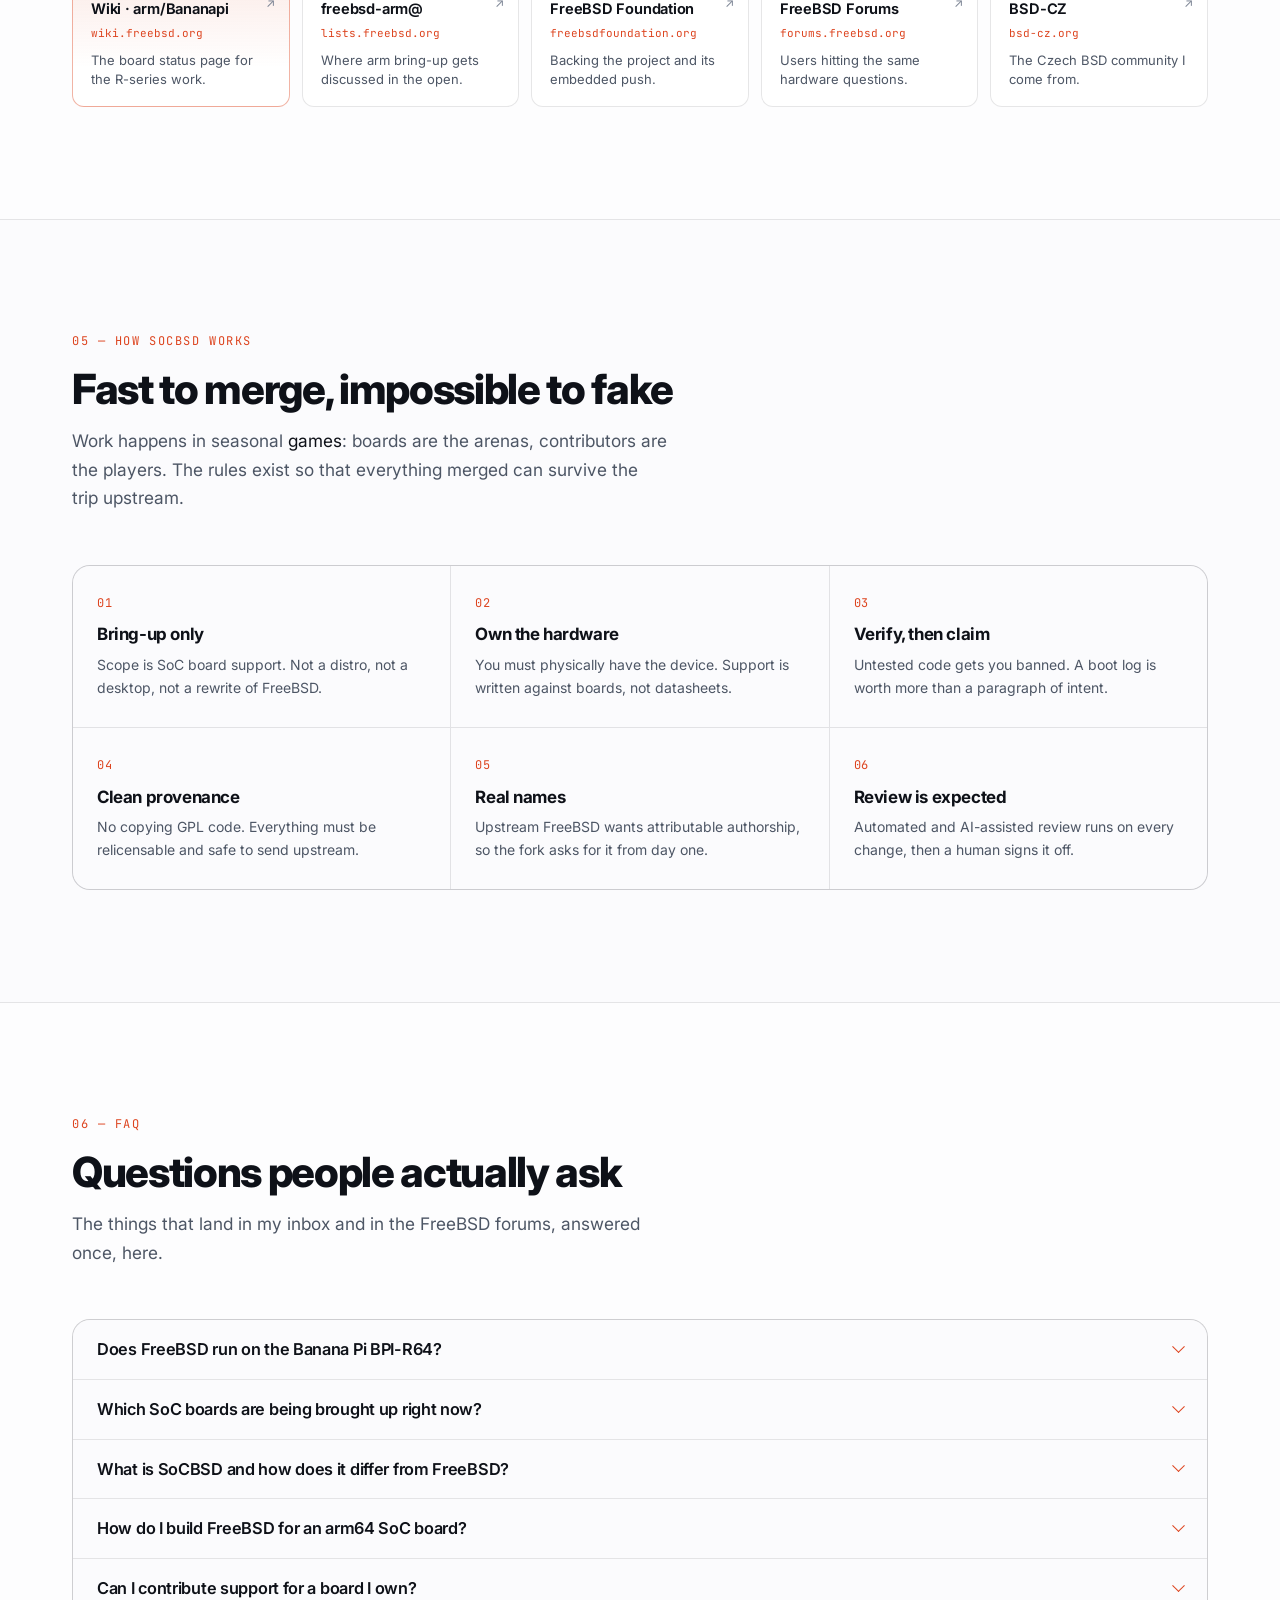
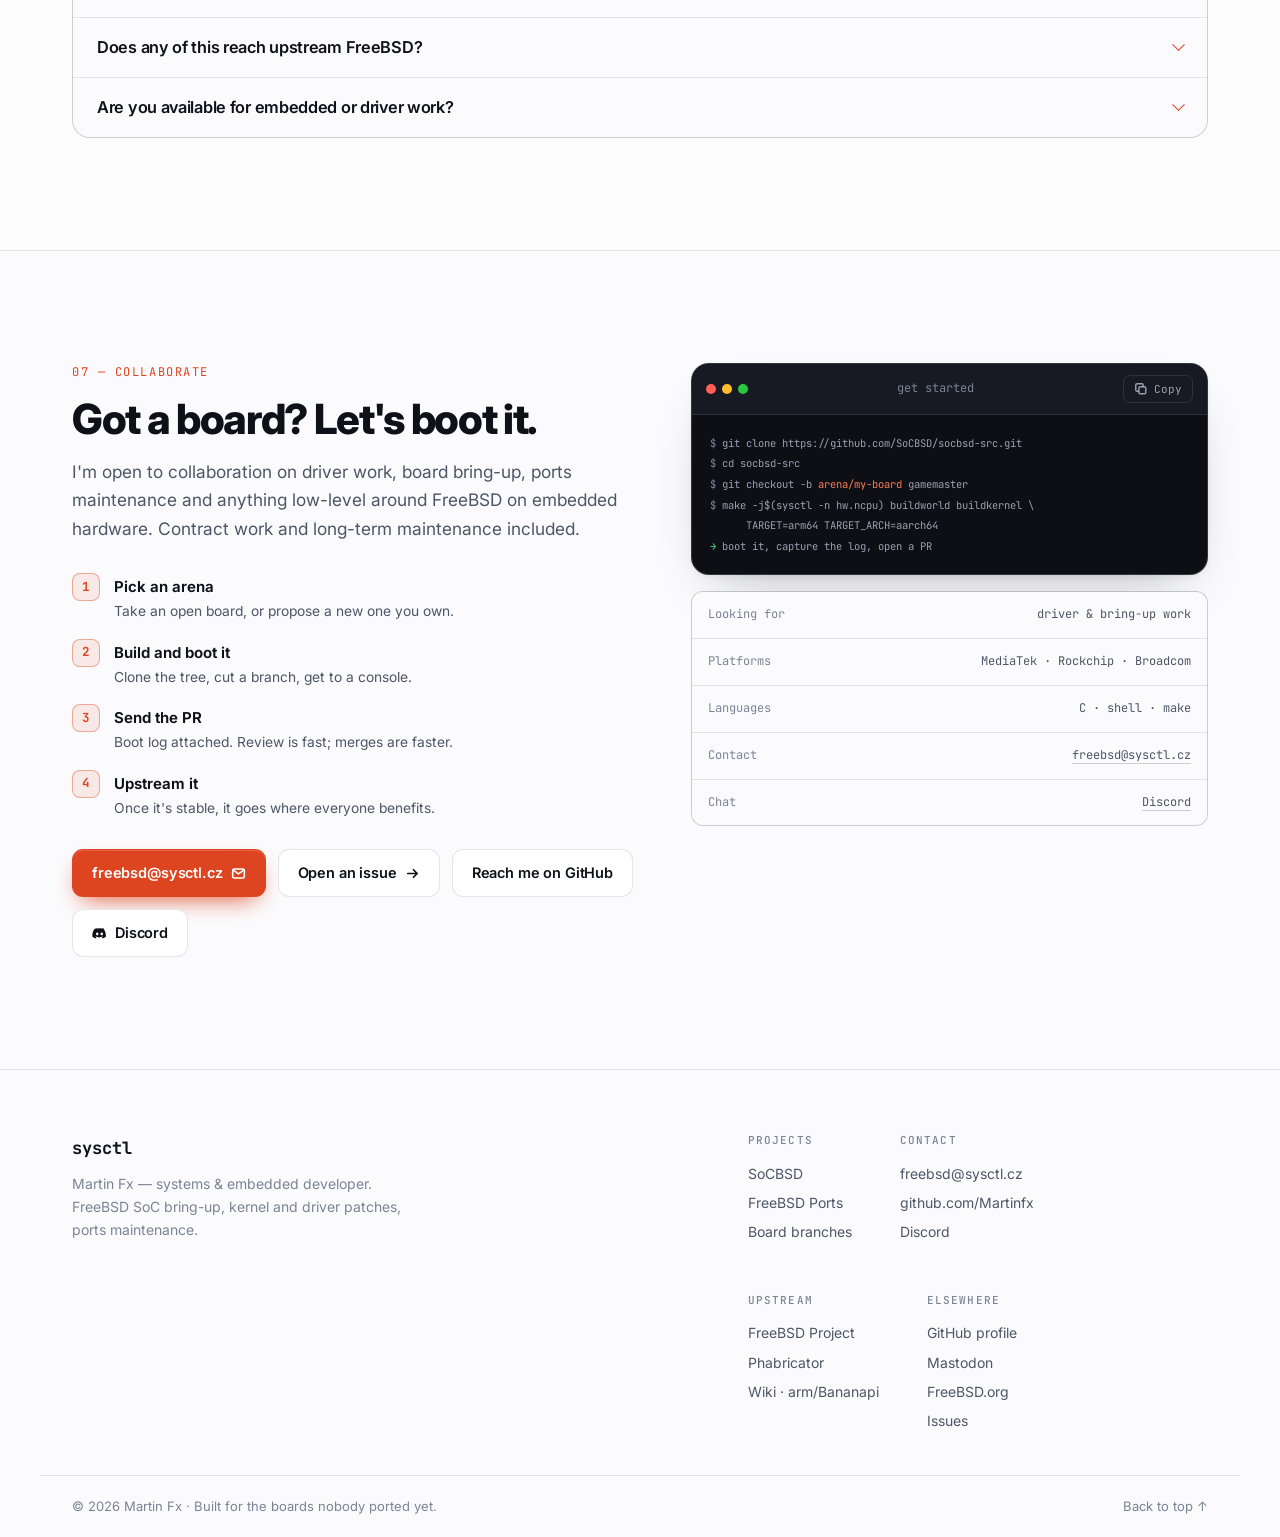
==== commit b2ff6d3d: "Fix boards lede: drop the claim that every board is mine The section said every board is one I own a" ====
--- a/index.html
+++ b/index.html
@@ -849,8 +849,9 @@
       <p class="section__kicker">03 — Hardware</p>
       <h2 class="section__title" id="boards-title">Boards on the bench</h2>
       <p class="section__lede">
-        Every board here is one I own and boot myself. Each card points straight at the branch
-        carrying its support — no vapourware, no untested claims.
+        Four of these are on my desk — I build and boot them myself. The two Raspberry Pi cards are
+        open SoCBSD arenas, waiting for someone who has the board in hand. Every card links to the
+        branch where that work happens; all of them are still in bring-up.
       </p>
     </header>
 
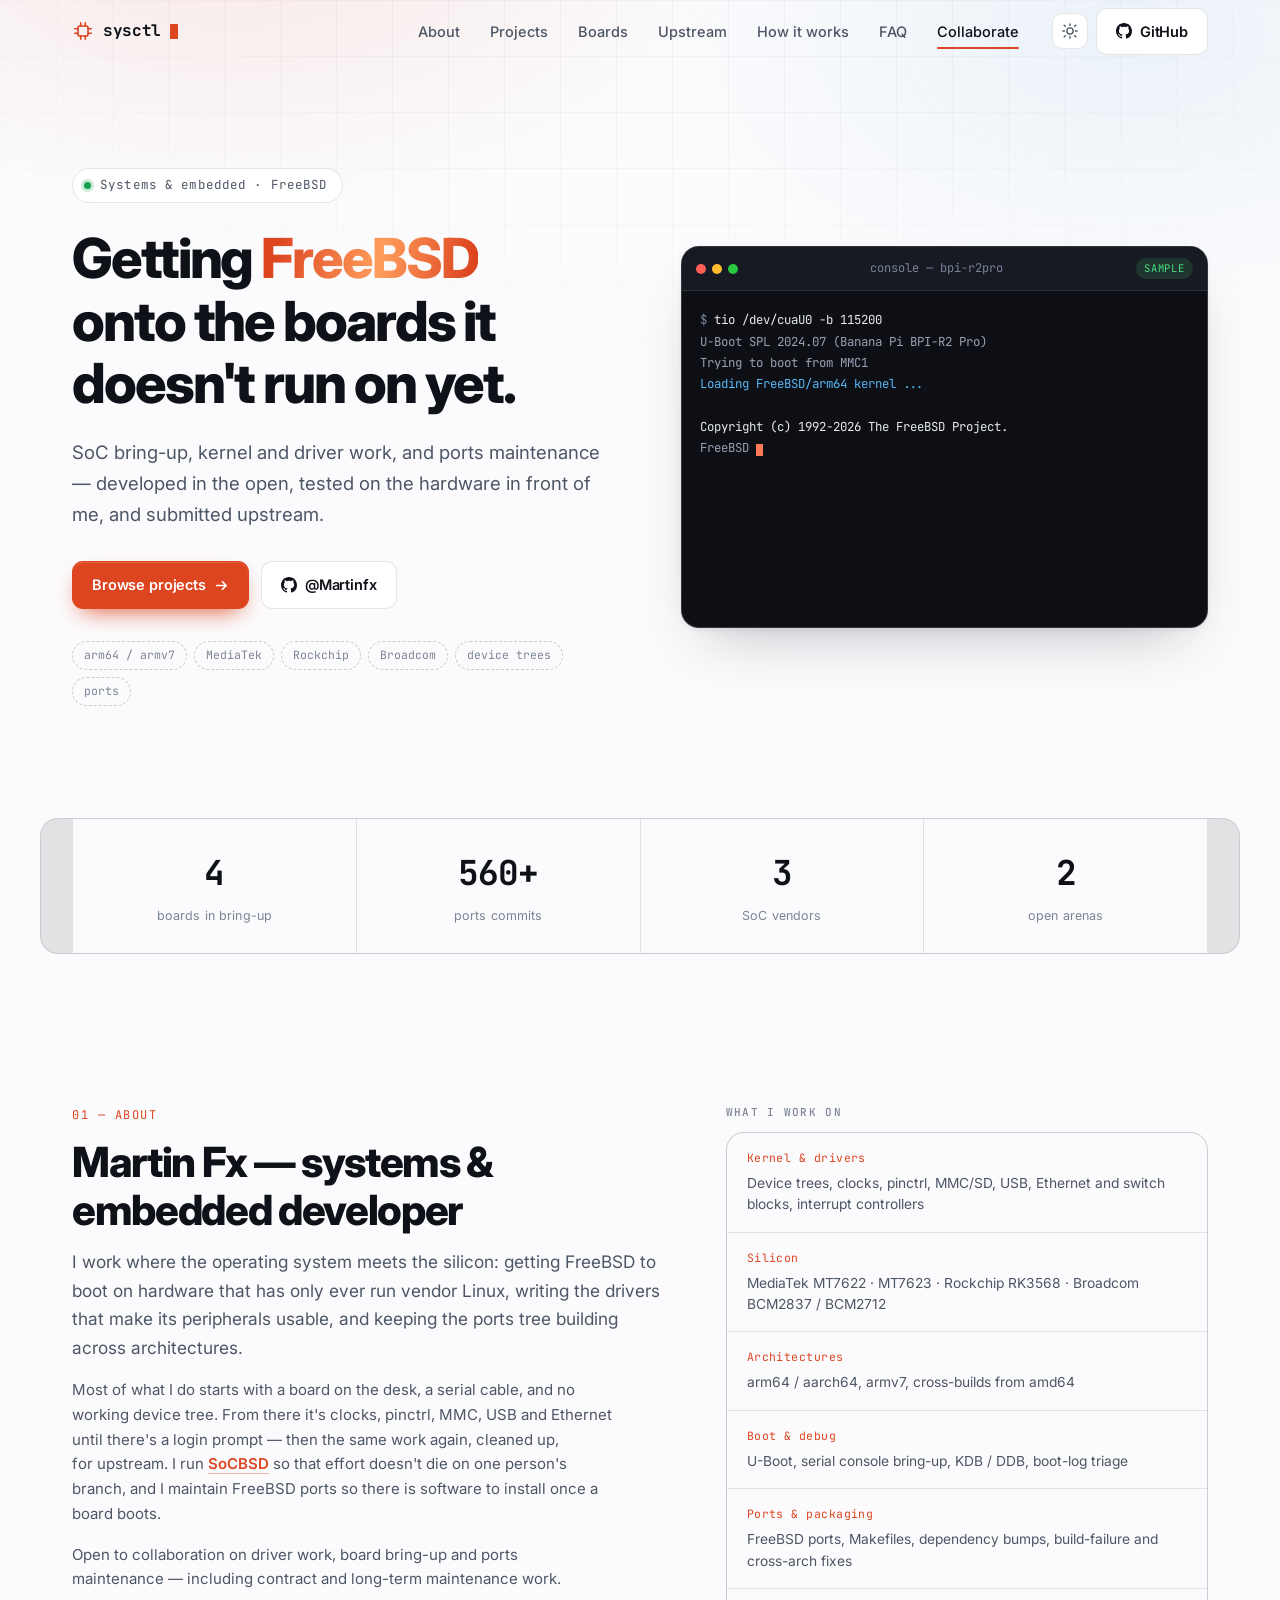
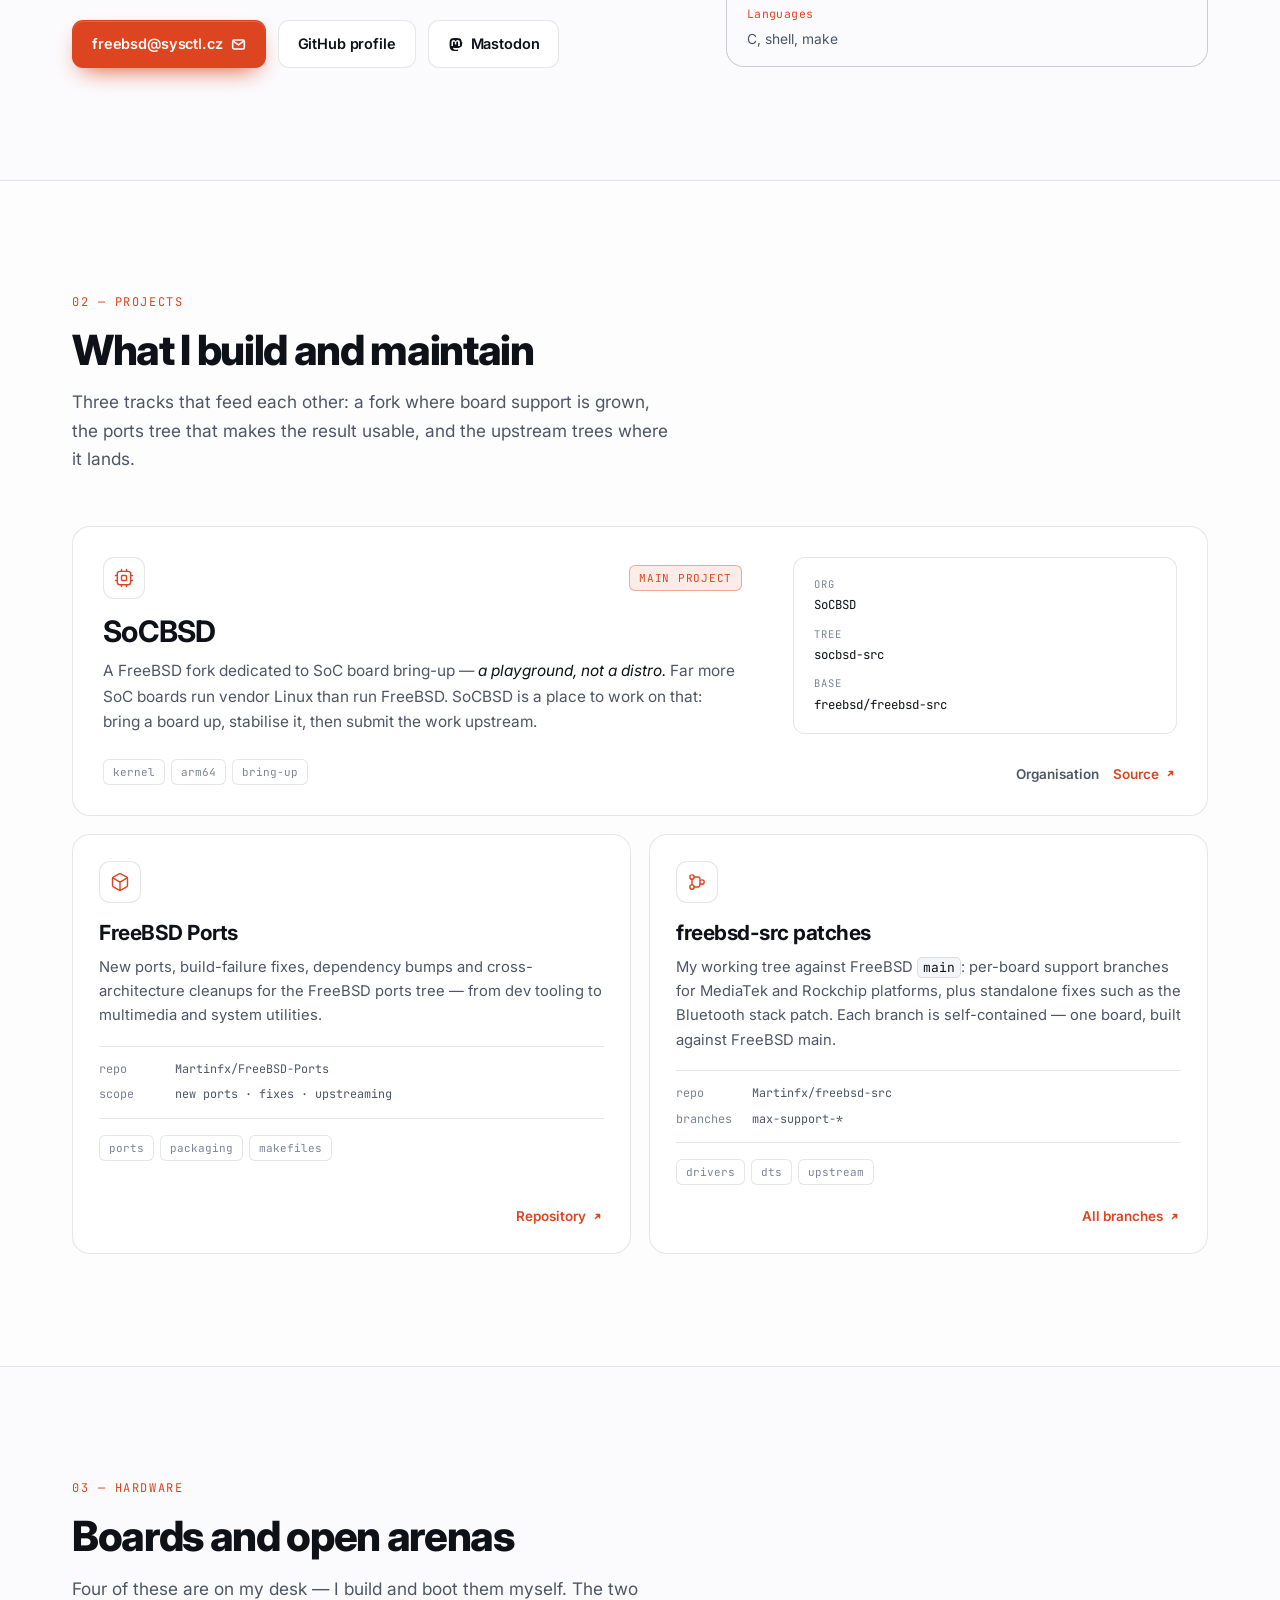
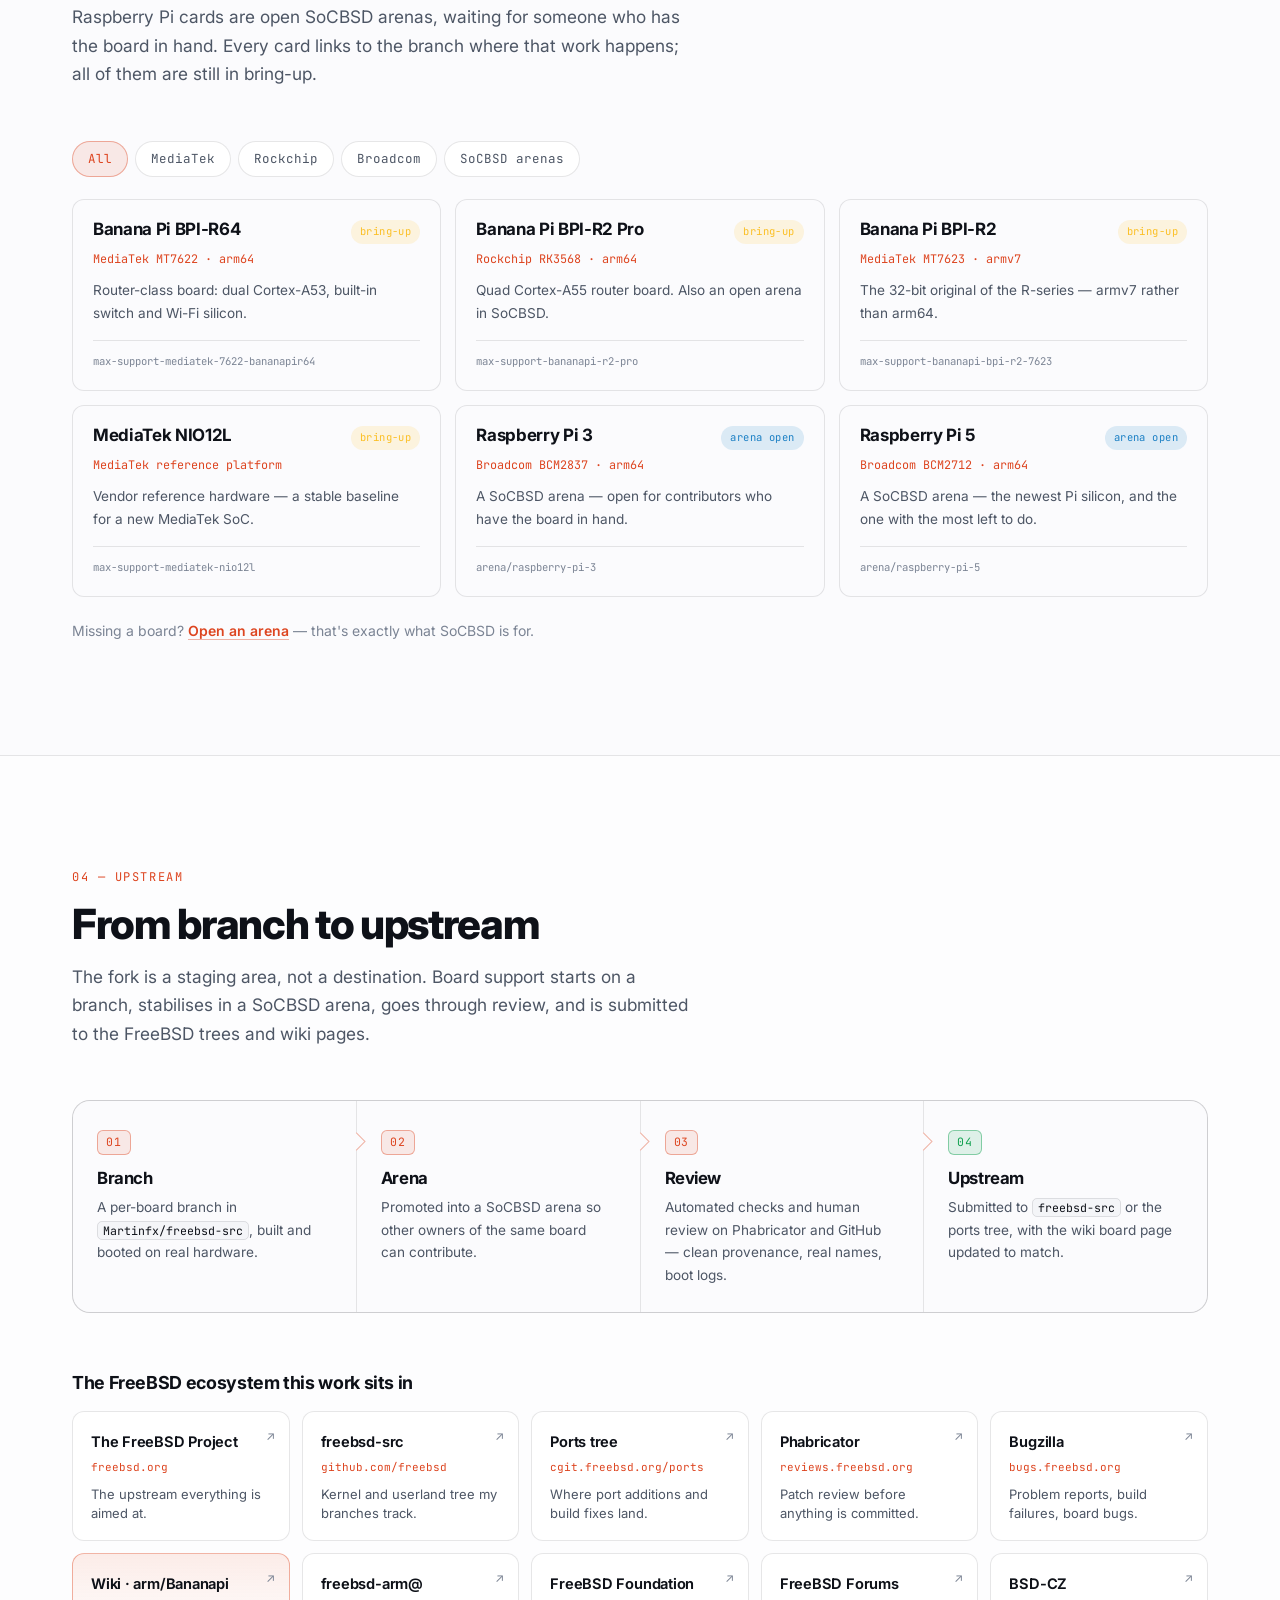
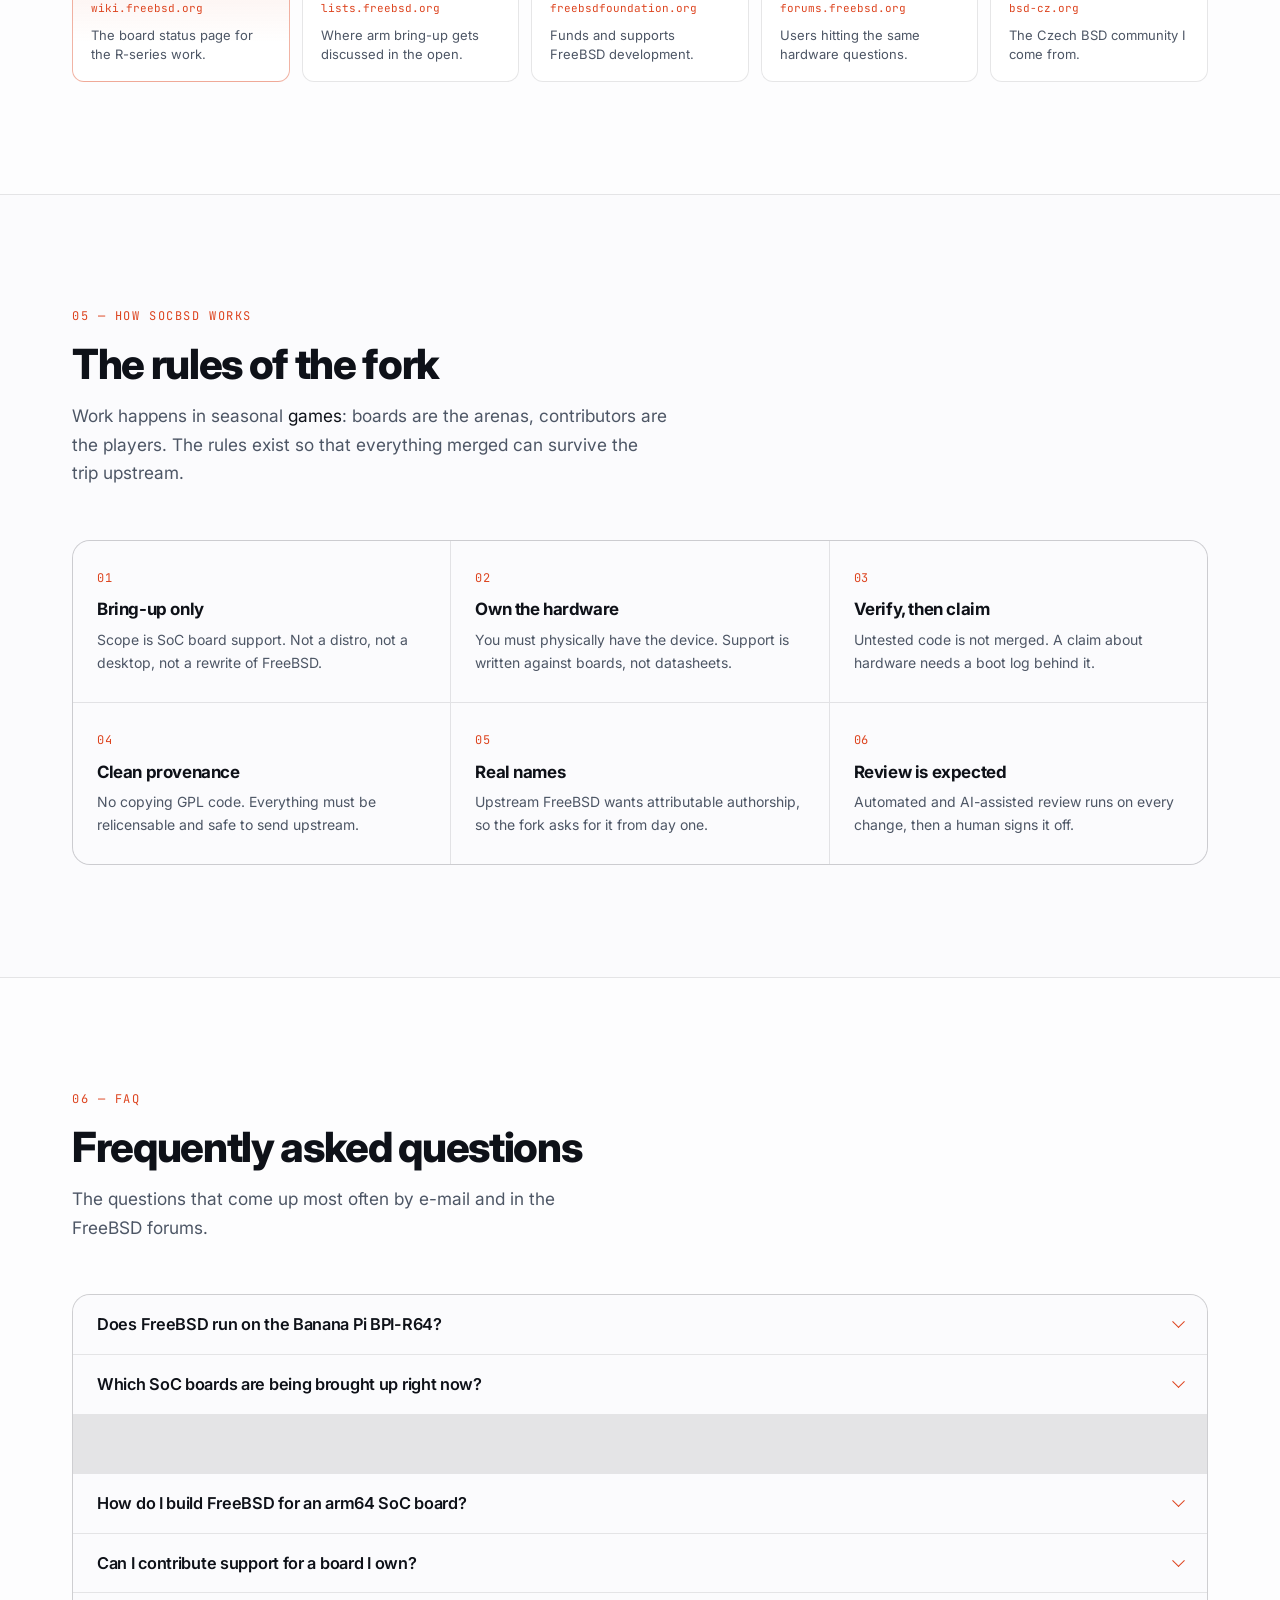
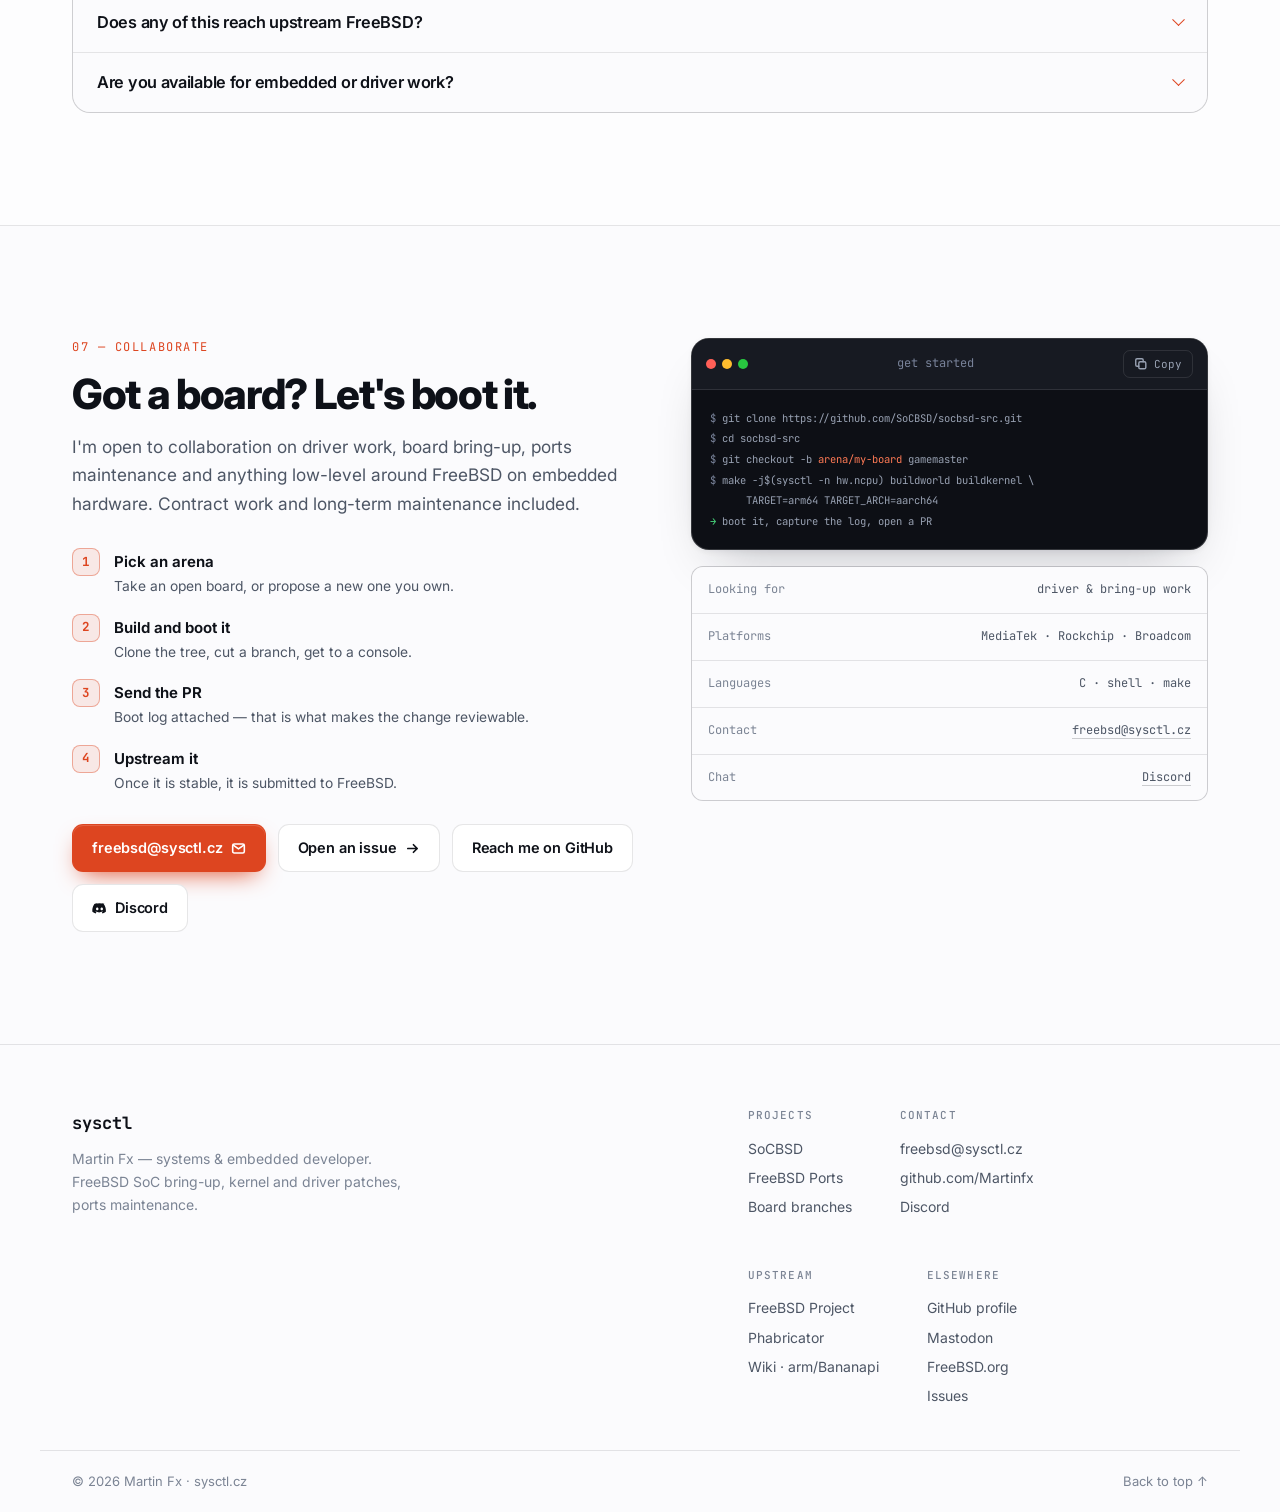
==== commit d43a536d: "Rewrite site copy: remove overclaims and marketing filler Goes through every section and replaces cl" ====
--- a/index.html
+++ b/index.html
@@ -490,7 +490,7 @@
           "name": "Which SoC boards are being brought up right now?",
           "acceptedAnswer": {
             "@type": "Answer",
-            "text": "Six: Banana Pi BPI-R64 (MediaTek MT7622, arm64), BPI-R2 Pro (Rockchip RK3568, arm64), BPI-R2 (MediaTek MT7623, armv7), the MediaTek NIO12L reference platform, and the Raspberry Pi 3 (BCM2837) and Raspberry Pi 5 (BCM2712) arenas in SoCBSD. Each one has its own branch."
+            "text": "Four on my own bench: Banana Pi BPI-R64 (MediaTek MT7622, arm64), BPI-R2 Pro (Rockchip RK3568, arm64), BPI-R2 (MediaTek MT7623, armv7) and the MediaTek NIO12L reference platform. Two more are open SoCBSD arenas waiting for a contributor with the board: Raspberry Pi 3 (BCM2837) and Raspberry Pi 5 (BCM2712). Each has its own branch."
           }
         },
         {
@@ -514,7 +514,7 @@
           "name": "Can I contribute support for a board I own?",
           "acceptedAnswer": {
             "@type": "Answer",
-            "text": "Yes - that is the whole point. Open an arena for your board or join an existing one. The rules are short: you must physically own the hardware, you must verify what you claim (untested code gets you banned), no GPL code may be copied in, and you commit under a real name so the work can go upstream."
+            "text": "Yes - that is the whole point. Open an arena for your board or join an existing one. The rules are short: you must physically own the hardware, you must verify what you claim (untested code is not merged), no GPL code may be copied in, and you commit under a real name so the work can go upstream."
           }
         },
         {
@@ -522,7 +522,7 @@
           "name": "Does any of this reach upstream FreeBSD?",
           "acceptedAnswer": {
             "@type": "Answer",
-            "text": "That is the destination, not a side effect. A change starts on a per-board branch, hardens in a SoCBSD arena, goes through review on Phabricator and GitHub, and lands in freebsd-src or the ports tree. Ports work goes the same route - over 560 commits of new ports, build-failure fixes and cross-architecture cleanups."
+            "text": "Upstream is the destination, not a side effect. A change starts on a per-board branch, stabilises in a SoCBSD arena, goes through review on Phabricator and GitHub, and is submitted to freebsd-src or the ports tree. Ports work takes the same route; my ports repository holds over 560 commits of new ports, build-failure fixes and cross-architecture cleanups."
           }
         },
         {
@@ -602,8 +602,8 @@
       </h1>
 
       <p class="hero__lede" data-reveal>
-        SoC bring-up, kernel and driver work, and ports maintenance — done in the open,
-        verified on hardware I actually own, and pushed upstream where it belongs.
+        SoC bring-up, kernel and driver work, and ports maintenance — developed in the open,
+        tested on the hardware in front of me, and submitted upstream.
       </p>
 
       <div class="hero__cta" data-reveal>
@@ -632,7 +632,7 @@
         <div class="term__bar">
           <span class="term__dots" aria-hidden="true"><i></i><i></i><i></i></span>
           <span class="term__title">console — bpi-r2pro</span>
-          <span class="term__badge">live</span>
+          <span class="term__badge">sample</span>
         </div>
         <pre class="term__body" id="term-body" aria-label="Simulated FreeBSD boot log"></pre>
       </div>
@@ -644,7 +644,7 @@
 <section class="stats" aria-label="At a glance">
   <div class="container stats__grid">
     <div class="stat" data-reveal>
-      <span class="stat__num">6</span>
+      <span class="stat__num">4</span>
       <span class="stat__label">boards in bring-up</span>
     </div>
     <div class="stat" data-reveal>
@@ -657,7 +657,7 @@
     </div>
     <div class="stat" data-reveal>
       <span class="stat__num">2</span>
-      <span class="stat__label">upstream trees</span>
+      <span class="stat__label">open arenas</span>
     </div>
   </div>
 </section>
@@ -679,8 +679,8 @@
           tree. From there it's clocks, pinctrl, MMC, USB and Ethernet until there's a login prompt —
           then the same work again, cleaned up, for upstream. I run
           <a href="https://github.com/SoCBSD" target="_blank" rel="noopener">SoCBSD</a> so that effort
-          doesn't die on one person's branch, and I maintain FreeBSD ports so the result is something
-          you can actually install software on.
+          doesn't die on one person's branch, and I maintain FreeBSD ports so there is software to
+          install once a board boots.
         </p>
         <p class="about__body">
           Open to collaboration on driver work, board bring-up and ports maintenance — including
@@ -751,13 +751,13 @@
           <span class="card__icon" aria-hidden="true">
             <svg viewBox="0 0 24 24" width="20" height="20" fill="none" stroke="currentColor" stroke-width="1.7" stroke-linecap="round" stroke-linejoin="round"><rect x="4" y="4" width="16" height="16" rx="3"/><rect x="9" y="9" width="6" height="6" rx="1.2"/><path d="M9 1.8v2.2M15 1.8v2.2M9 20v2.2M15 20v2.2M1.8 9H4M1.8 15H4M20 9h2.2M20 15h2.2"/></svg>
           </span>
-          <span class="tag tag--accent">flagship</span>
+          <span class="tag tag--accent">main project</span>
         </div>
         <h3 class="card__title">SoCBSD</h3>
         <p class="card__desc">
           A FreeBSD fork dedicated to SoC board bring-up — <em>a playground, not a distro.</em>
-          Hundreds of boards run Linux; a handful run FreeBSD. SoCBSD is where that gap gets
-          closed: bring a board up, stabilise it, then take the work upstream.
+          Far more SoC boards run vendor Linux than run FreeBSD. SoCBSD is a place to work on
+          that: bring a board up, stabilise it, then submit the work upstream.
         </p>
         <ul class="card__meta">
           <li><span class="k">org</span><span class="v">SoCBSD</span></li>
@@ -818,7 +818,7 @@
         <p class="card__desc">
           My working tree against FreeBSD <code>main</code>: per-board support branches for
           MediaTek and Rockchip platforms, plus standalone fixes such as the Bluetooth stack patch.
-          Each branch is a self-contained bring-up you can build and boot.
+          Each branch is self-contained — one board, built against FreeBSD main.
         </p>
         <ul class="card__meta">
           <li><span class="k">repo</span><span class="v">Martinfx/freebsd-src</span></li>
@@ -847,7 +847,7 @@
   <div class="container">
     <header class="section__head" data-reveal>
       <p class="section__kicker">03 — Hardware</p>
-      <h2 class="section__title" id="boards-title">Boards on the bench</h2>
+      <h2 class="section__title" id="boards-title">Boards and open arenas</h2>
       <p class="section__lede">
         Four of these are on my desk — I build and boot them myself. The two Raspberry Pi cards are
         open SoCBSD arenas, waiting for someone who has the board in hand. Every card links to the
@@ -900,7 +900,7 @@
           <span class="status status--work">bring-up</span>
         </div>
         <p class="board__soc">MediaTek MT7623 · armv7</p>
-        <p class="board__desc">The 32-bit original of the R-series — the awkward one, and the interesting one.</p>
+        <p class="board__desc">The 32-bit original of the R-series — armv7 rather than arm64.</p>
         <div class="board__foot">
           <code class="board__branch">max-support-bananapi-bpi-r2-7623</code>
           <span class="board__when" data-branch-when></span>
@@ -914,7 +914,7 @@
           <span class="status status--work">bring-up</span>
         </div>
         <p class="board__soc">MediaTek reference platform</p>
-        <p class="board__desc">Vendor reference hardware — the cleanest place to get a new MediaTek SoC talking.</p>
+        <p class="board__desc">Vendor reference hardware — a stable baseline for a new MediaTek SoC.</p>
         <div class="board__foot">
           <code class="board__branch">max-support-mediatek-nio12l</code>
           <span class="board__when" data-branch-when></span>
@@ -942,7 +942,7 @@
           <span class="status status--arena">arena open</span>
         </div>
         <p class="board__soc">Broadcom BCM2712 · arm64</p>
-        <p class="board__desc">A SoCBSD arena — newest Pi silicon, plenty still unmapped.</p>
+        <p class="board__desc">A SoCBSD arena — the newest Pi silicon, and the one with the most left to do.</p>
         <div class="board__foot">
           <code class="board__branch">arena/raspberry-pi-5</code>
           <span class="board__when" data-branch-when></span>
@@ -962,11 +962,11 @@
   <div class="container">
     <header class="section__head" data-reveal>
       <p class="section__kicker">04 — Upstream</p>
-      <h2 class="section__title" id="upstream-title">Plugged into the whole FreeBSD world</h2>
+      <h2 class="section__title" id="upstream-title">From branch to upstream</h2>
       <p class="section__lede">
-        None of this is a private fork that goes nowhere. Board support starts on a branch,
-        hardens in a SoCBSD arena, goes through review, and ends up in the trees and wiki pages
-        the rest of the project actually uses.
+        The fork is a staging area, not a destination. Board support starts on a branch,
+        stabilises in a SoCBSD arena, goes through review, and is submitted to the FreeBSD
+        trees and wiki pages.
       </p>
     </header>
 
@@ -979,21 +979,21 @@
       <li class="flow__step">
         <span class="flow__n">02</span>
         <h3>Arena</h3>
-        <p>Promoted into a SoCBSD arena so other owners of the same board can pile on.</p>
+        <p>Promoted into a SoCBSD arena so other owners of the same board can contribute.</p>
       </li>
       <li class="flow__step">
         <span class="flow__n">03</span>
         <h3>Review</h3>
-        <p>Bots plus humans on Phabricator and GitHub — clean provenance, real names, boot logs.</p>
+        <p>Automated checks and human review on Phabricator and GitHub — clean provenance, real names, boot logs.</p>
       </li>
       <li class="flow__step flow__step--end">
         <span class="flow__n">04</span>
         <h3>Upstream</h3>
-        <p>Lands in <code>freebsd-src</code> / the ports tree, and the wiki board page gets updated.</p>
+        <p>Submitted to <code>freebsd-src</code> or the ports tree, with the wiki board page updated to match.</p>
       </li>
     </ol>
 
-    <h3 class="eco__heading" data-reveal>Where I work with the project</h3>
+    <h3 class="eco__heading" data-reveal>The FreeBSD ecosystem this work sits in</h3>
 
     <div class="eco" data-reveal>
       <a class="eco__tile" href="https://www.freebsd.org/" target="_blank" rel="noopener">
@@ -1034,7 +1034,7 @@
       <a class="eco__tile" href="https://freebsdfoundation.org/" target="_blank" rel="noopener">
         <span class="eco__name">FreeBSD Foundation</span>
         <span class="eco__host">freebsdfoundation.org</span>
-        <span class="eco__desc">Backing the project and its embedded push.</span>
+        <span class="eco__desc">Funds and supports FreeBSD development.</span>
       </a>
       <a class="eco__tile" href="https://forums.freebsd.org/" target="_blank" rel="noopener">
         <span class="eco__name">FreeBSD Forums</span>
@@ -1055,7 +1055,7 @@
   <div class="container">
     <header class="section__head" data-reveal>
       <p class="section__kicker">05 — How SoCBSD works</p>
-      <h2 class="section__title" id="rules-title">Fast to merge, impossible to fake</h2>
+      <h2 class="section__title" id="rules-title">The rules of the fork</h2>
       <p class="section__lede">
         Work happens in seasonal <em>games</em>: boards are the arenas, contributors are the players.
         The rules exist so that everything merged can survive the trip upstream.
@@ -1076,7 +1076,7 @@
       <li class="rule" data-reveal>
         <span class="rule__n">03</span>
         <h3>Verify, then claim</h3>
-        <p>Untested code gets you banned. A boot log is worth more than a paragraph of intent.</p>
+        <p>Untested code is not merged. A claim about hardware needs a boot log behind it.</p>
       </li>
       <li class="rule" data-reveal>
         <span class="rule__n">04</span>
@@ -1102,9 +1102,9 @@
   <div class="container">
     <header class="section__head" data-reveal>
       <p class="section__kicker">06 — FAQ</p>
-      <h2 class="section__title" id="faq-title">Questions people actually ask</h2>
+      <h2 class="section__title" id="faq-title">Frequently asked questions</h2>
       <p class="section__lede">
-        The things that land in my inbox and in the FreeBSD forums, answered once, here.
+        The questions that come up most often by e-mail and in the FreeBSD forums.
       </p>
     </header>
 
@@ -1126,10 +1126,11 @@
         <summary><h3>Which SoC boards are being brought up right now?</h3></summary>
         <div class="faq__a">
           <p>
-            Six: Banana Pi BPI-R64 (MediaTek MT7622, arm64), BPI-R2 Pro (Rockchip RK3568, arm64),
-            BPI-R2 (MediaTek MT7623, armv7), the MediaTek NIO12L reference platform, and the
-            Raspberry Pi 3 (BCM2837) and Raspberry Pi 5 (BCM2712) arenas in SoCBSD. Each one has its
-            own branch — see <a href="#boards">Boards on the bench</a>.
+            Four on my own bench: Banana Pi BPI-R64 (MediaTek MT7622, arm64), BPI-R2 Pro
+            (Rockchip RK3568, arm64), BPI-R2 (MediaTek MT7623, armv7) and the MediaTek NIO12L
+            reference platform. Two more are open SoCBSD arenas waiting for a contributor with the
+            board: Raspberry Pi 3 (BCM2837) and Raspberry Pi 5 (BCM2712). Each has its own branch —
+            see <a href="#boards">Boards and open arenas</a>.
           </p>
         </div>
       </details>
@@ -1168,7 +1169,7 @@
           <p>
             Yes — that is the whole point. Open an arena for your board or join an existing one. The
             rules are short: you must physically own the hardware, you must verify what you claim
-            (untested code gets you banned), no GPL code may be copied in, and you commit under a real
+            (untested code is not merged), no GPL code may be copied in, and you commit under a real
             name so the work can go upstream. See <a href="#rules">how SoCBSD works</a>.
           </p>
         </div>
@@ -1178,10 +1179,11 @@
         <summary><h3>Does any of this reach upstream FreeBSD?</h3></summary>
         <div class="faq__a">
           <p>
-            That is the destination, not a side effect. A change starts on a per-board branch, hardens
-            in a SoCBSD arena, goes through review on Phabricator and GitHub, and lands in
-            <code>freebsd-src</code> or the ports tree. Ports work goes the same route —
-            over 560 commits of new ports, build-failure fixes and cross-architecture cleanups.
+            Upstream is the destination, not a side effect. A change starts on a per-board branch,
+            stabilises in a SoCBSD arena, goes through review on Phabricator and GitHub, and is
+            submitted to <code>freebsd-src</code> or the ports tree. Ports work takes the same route;
+            my ports repository holds over 560 commits of new ports, build-failure fixes and
+            cross-architecture cleanups.
           </p>
         </div>
       </details>
@@ -1218,8 +1220,8 @@
         <ul class="collab__steps">
           <li><span class="collab__i">1</span><div><strong>Pick an arena</strong><p>Take an open board, or propose a new one you own.</p></div></li>
           <li><span class="collab__i">2</span><div><strong>Build and boot it</strong><p>Clone the tree, cut a branch, get to a console.</p></div></li>
-          <li><span class="collab__i">3</span><div><strong>Send the PR</strong><p>Boot log attached. Review is fast; merges are faster.</p></div></li>
-          <li><span class="collab__i">4</span><div><strong>Upstream it</strong><p>Once it's stable, it goes where everyone benefits.</p></div></li>
+          <li><span class="collab__i">3</span><div><strong>Send the PR</strong><p>Boot log attached — that is what makes the change reviewable.</p></div></li>
+          <li><span class="collab__i">4</span><div><strong>Upstream it</strong><p>Once it is stable, it is submitted to FreeBSD.</p></div></li>
         </ul>
 
         <div class="collab__cta">
@@ -1307,7 +1309,7 @@
     </nav>
   </div>
   <div class="container footer__bar">
-    <p>© <span id="year">2026</span> Martin Fx · Built for the boards nobody ported yet.</p>
+    <p>© <span id="year">2026</span> Martin Fx · sysctl.cz</p>
     <a class="footer__top" href="#top">Back to top ↑</a>
   </div>
 </footer>
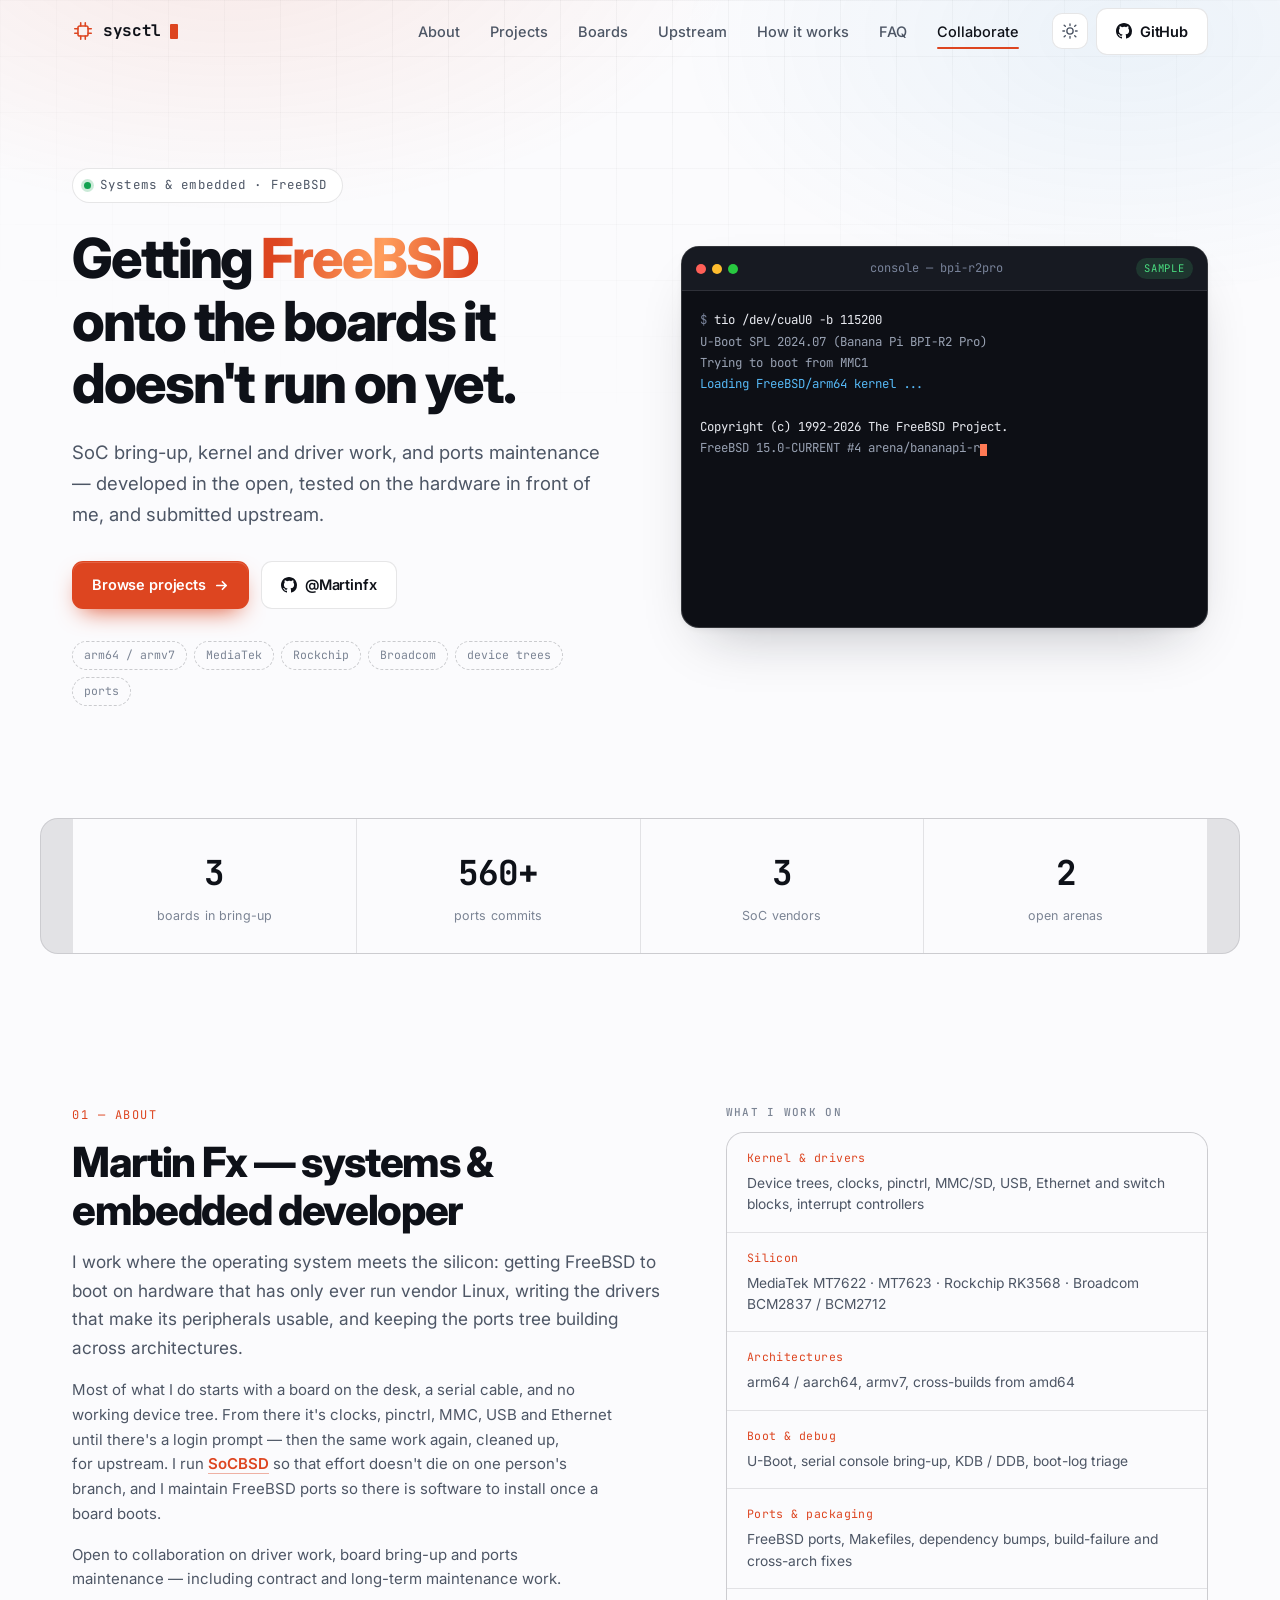
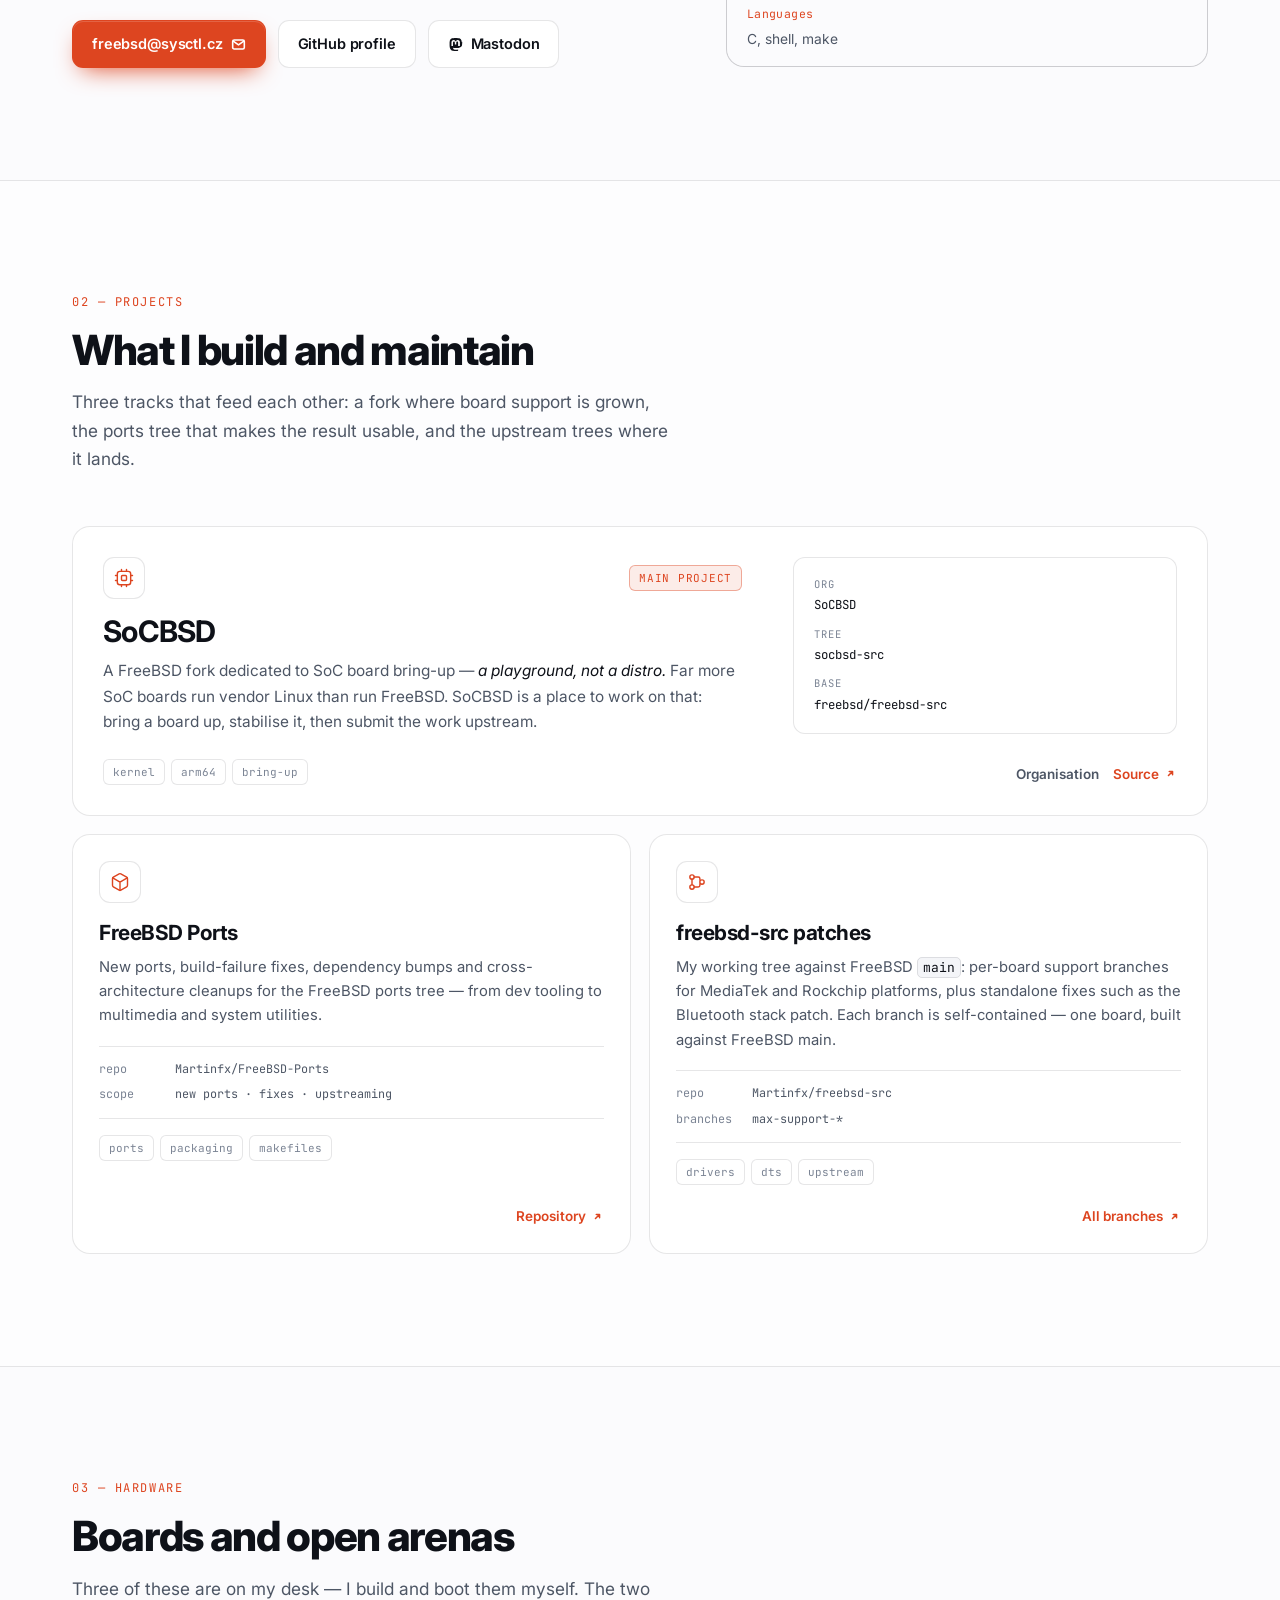
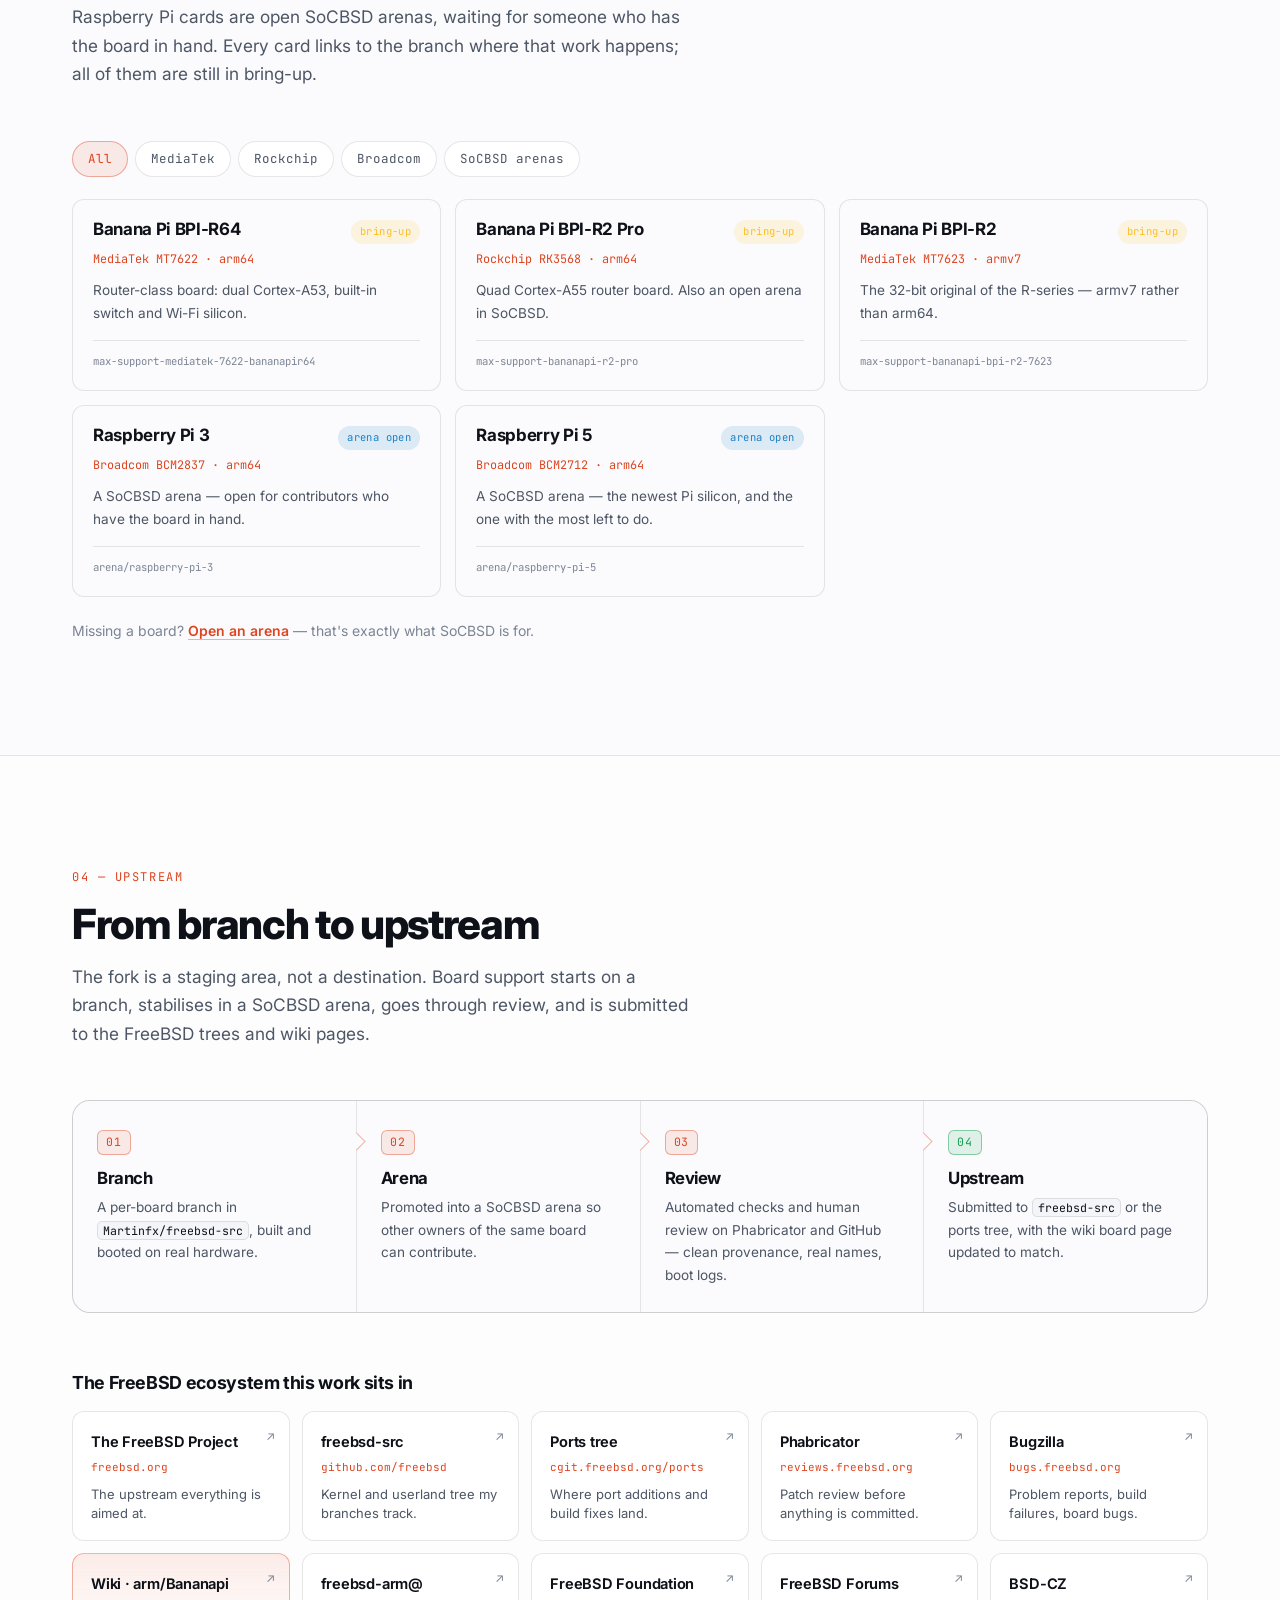
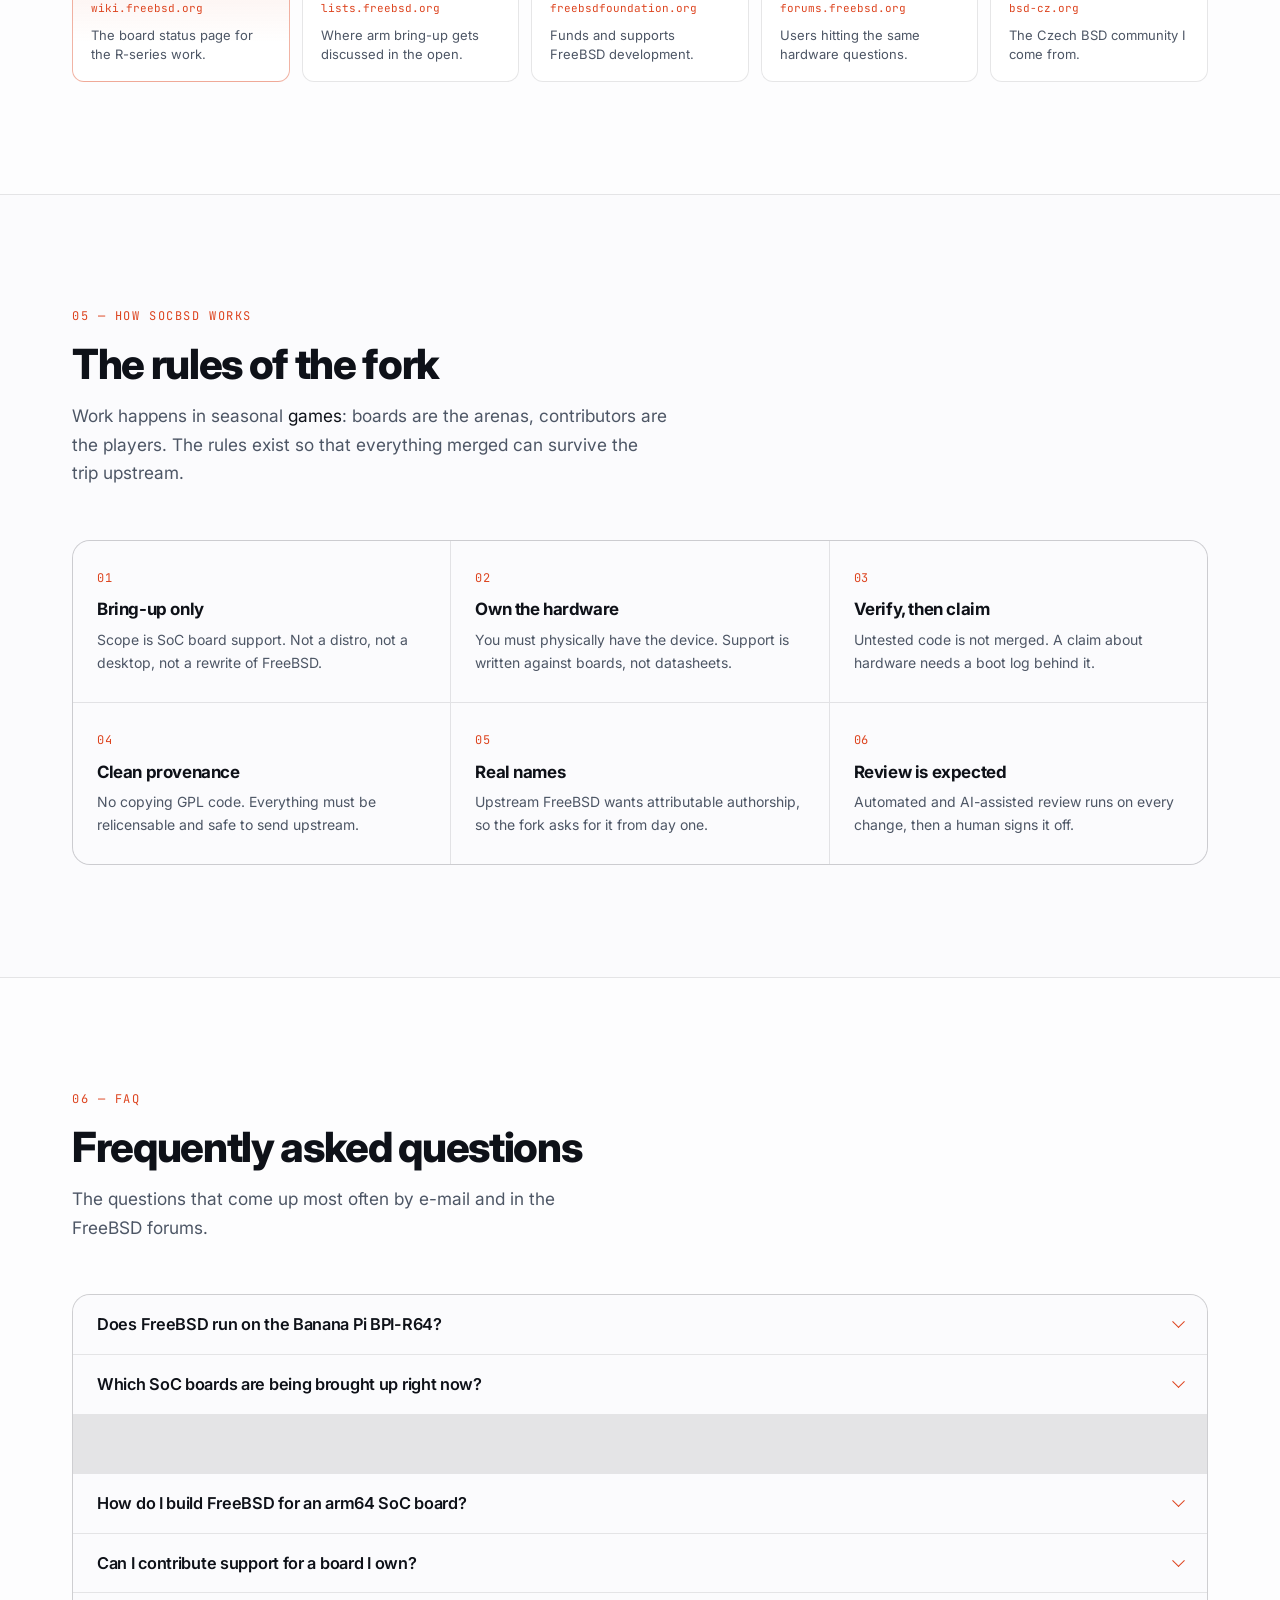
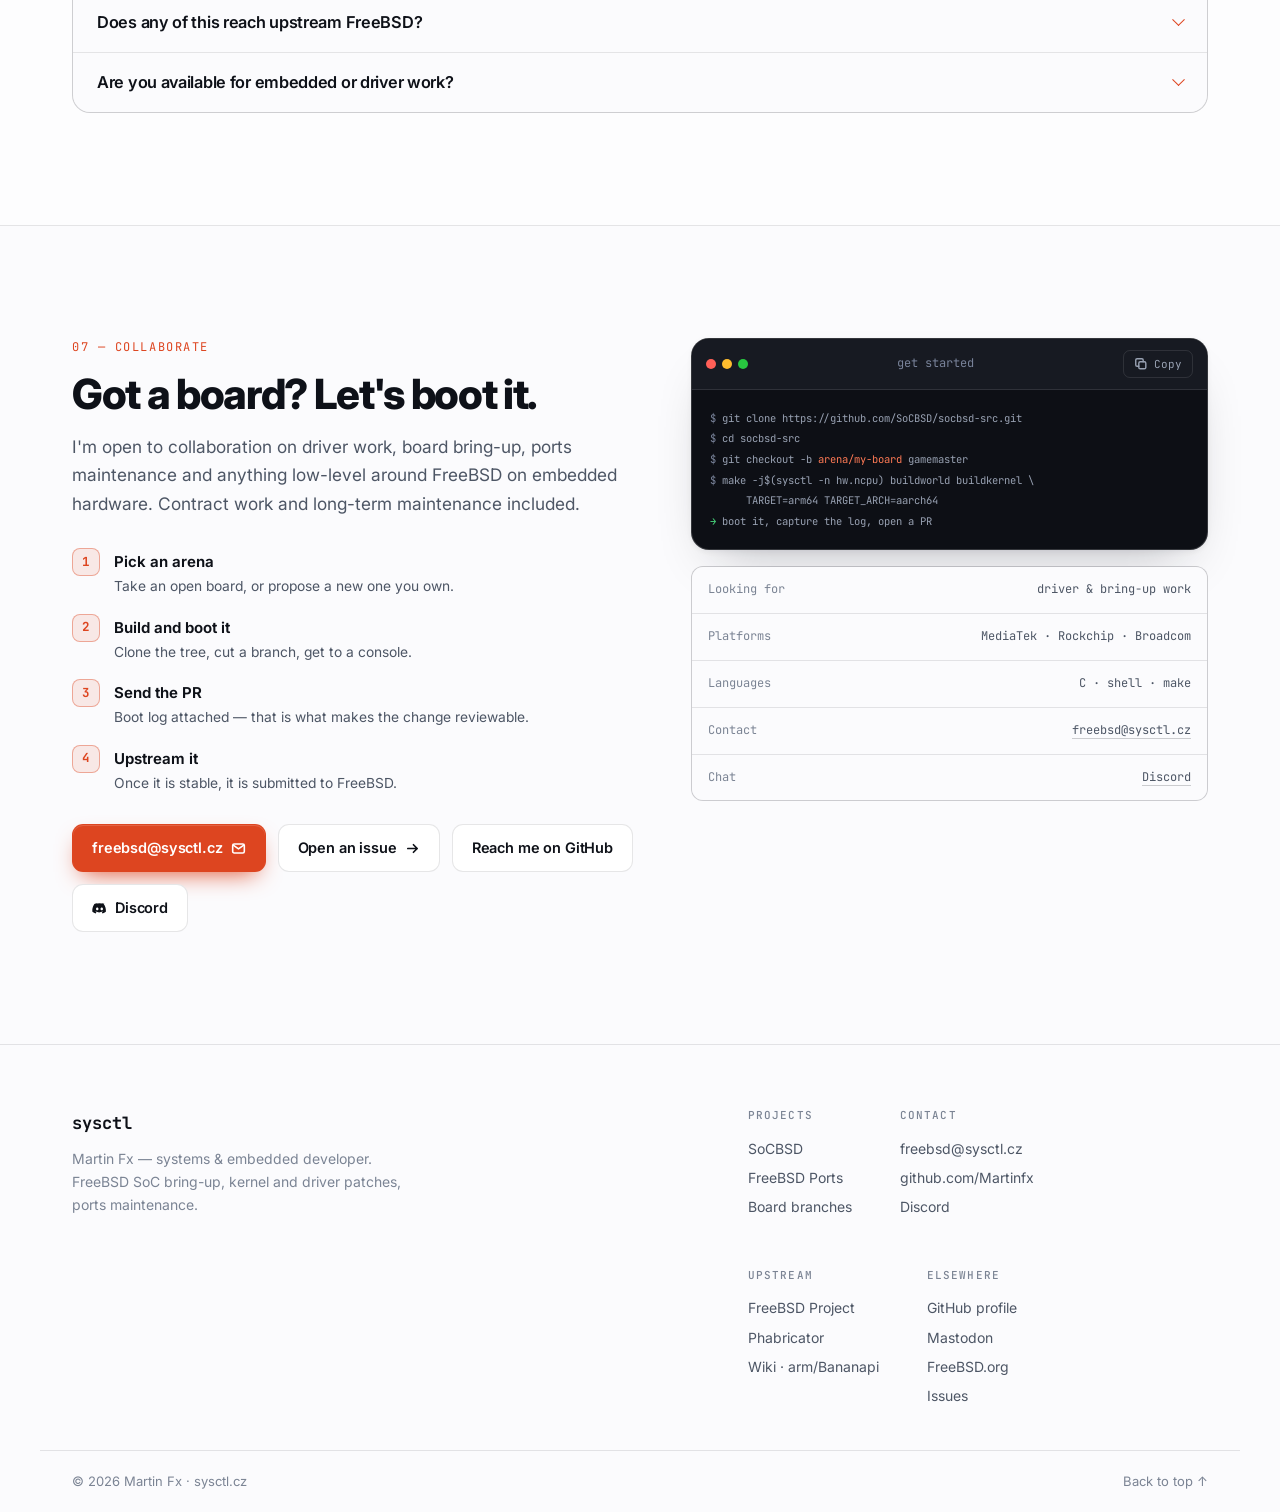
==== commit 4d1089dd: "Drop the MediaTek NIO12L board Its branch is a review branch for the R64 work, not a board of its ow" ====
--- a/index.html
+++ b/index.html
@@ -37,14 +37,14 @@
 <meta property="og:site_name" content="sysctl">
 <meta property="og:locale" content="en_GB">
 <meta property="og:title" content="sysctl — FreeBSD SoC bring-up, kernel &amp; ports">
-<meta property="og:description" content="FreeBSD on SoC boards that never had it: Banana Pi BPI-R64, BPI-R2 Pro, BPI-R2, MediaTek NIO12L and Raspberry Pi bring-up, kernel and driver patches, and ports maintenance. Verified on real hardware, pushed upstream.">
+<meta property="og:description" content="FreeBSD on SoC boards that never had it: Banana Pi BPI-R64, BPI-R2 Pro, BPI-R2 and Raspberry Pi bring-up, kernel and driver patches, and ports maintenance. Verified on real hardware, pushed upstream.">
 <meta property="og:url" content="https://sysctl.cz/">
 <meta property="og:image" content="https://sysctl.cz/assets/img/og.png">
 <meta property="og:image:secure_url" content="https://sysctl.cz/assets/img/og.png">
 <meta property="og:image:type" content="image/png">
 <meta property="og:image:width" content="1200">
 <meta property="og:image:height" content="630">
-<meta property="og:image:alt" content="sysctl — Getting FreeBSD onto the boards it doesn't run on yet. Board tags: BPI-R64, BPI-R2 Pro, BPI-R2, NIO12L, RPi 3 / 5.">
+<meta property="og:image:alt" content="sysctl — Getting FreeBSD onto the boards it doesn't run on yet. Board tags: BPI-R64, BPI-R2 Pro, BPI-R2, RPi 3 / 5.">
 
 <meta name="twitter:card" content="summary_large_image">
 <meta name="twitter:domain" content="sysctl.cz">
@@ -52,7 +52,7 @@
 <meta name="twitter:title" content="sysctl — FreeBSD SoC bring-up, kernel &amp; ports">
 <meta name="twitter:description" content="FreeBSD on SoC boards that never had it: Banana Pi BPI-R64, BPI-R2 Pro, BPI-R2 and Raspberry Pi bring-up, kernel patches, ports maintenance.">
 <meta name="twitter:image" content="https://sysctl.cz/assets/img/og.png">
-<meta name="twitter:image:alt" content="sysctl — FreeBSD SoC bring-up. Boards: BPI-R64, BPI-R2 Pro, BPI-R2, NIO12L, Raspberry Pi 3 and 5.">
+<meta name="twitter:image:alt" content="sysctl — FreeBSD SoC bring-up. Boards: BPI-R64, BPI-R2 Pro, BPI-R2, Raspberry Pi 3 and 5.">
 
 <link rel="me" href="https://github.com/Martinfx">
 <link rel="me" href="https://mastodon.bsd.cafe/@martin">
@@ -331,7 +331,7 @@
       "@type": "ItemList",
       "@id": "https://sysctl.cz/#boards",
       "name": "SoC boards in bring-up",
-      "numberOfItems": 6,
+      "numberOfItems": 5,
       "itemListElement": [
         {
           "@type": "ListItem",
@@ -405,29 +405,6 @@
         {
           "@type": "ListItem",
           "position": 4,
-          "name": "MediaTek NIO12L",
-          "item": {
-            "@type": "SoftwareSourceCode",
-            "name": "FreeBSD support for MediaTek NIO12L",
-            "description": "MediaTek NIO12L (MediaTek reference platform) FreeBSD board support branch.",
-            "codeRepository": "https://github.com/Martinfx/freebsd-src/tree/max-support-mediatek-nio12l",
-            "url": "https://github.com/Martinfx/freebsd-src/tree/max-support-mediatek-nio12l",
-            "programmingLanguage": "C",
-            "runtimePlatform": "FreeBSD",
-            "targetProduct": {
-              "@type": "SoftwareApplication",
-              "name": "MediaTek NIO12L",
-              "applicationCategory": "Operating system",
-              "operatingSystem": "FreeBSD"
-            },
-            "author": {
-              "@id": "https://sysctl.cz/#person"
-            }
-          }
-        },
-        {
-          "@type": "ListItem",
-          "position": 5,
           "name": "Raspberry Pi 3",
           "item": {
             "@type": "SoftwareSourceCode",
@@ -450,7 +427,7 @@
         },
         {
           "@type": "ListItem",
-          "position": 6,
+          "position": 5,
           "name": "Raspberry Pi 5",
           "item": {
             "@type": "SoftwareSourceCode",
@@ -490,7 +467,7 @@
           "name": "Which SoC boards are being brought up right now?",
           "acceptedAnswer": {
             "@type": "Answer",
-            "text": "Four on my own bench: Banana Pi BPI-R64 (MediaTek MT7622, arm64), BPI-R2 Pro (Rockchip RK3568, arm64), BPI-R2 (MediaTek MT7623, armv7) and the MediaTek NIO12L reference platform. Two more are open SoCBSD arenas waiting for a contributor with the board: Raspberry Pi 3 (BCM2837) and Raspberry Pi 5 (BCM2712). Each has its own branch."
+            "text": "Three on my own bench: Banana Pi BPI-R64 (MediaTek MT7622, arm64), BPI-R2 Pro (Rockchip RK3568, arm64) and BPI-R2 (MediaTek MT7623, armv7). Two more are open SoCBSD arenas waiting for a contributor with the board: Raspberry Pi 3 (BCM2837) and Raspberry Pi 5 (BCM2712). Each has its own branch."
           }
         },
         {
@@ -644,7 +621,7 @@
 <section class="stats" aria-label="At a glance">
   <div class="container stats__grid">
     <div class="stat" data-reveal>
-      <span class="stat__num">4</span>
+      <span class="stat__num">3</span>
       <span class="stat__label">boards in bring-up</span>
     </div>
     <div class="stat" data-reveal>
@@ -849,7 +826,7 @@
       <p class="section__kicker">03 — Hardware</p>
       <h2 class="section__title" id="boards-title">Boards and open arenas</h2>
       <p class="section__lede">
-        Four of these are on my desk — I build and boot them myself. The two Raspberry Pi cards are
+        Three of these are on my desk — I build and boot them myself. The two Raspberry Pi cards are
         open SoCBSD arenas, waiting for someone who has the board in hand. Every card links to the
         branch where that work happens; all of them are still in bring-up.
       </p>
@@ -903,20 +880,6 @@
         <p class="board__desc">The 32-bit original of the R-series — armv7 rather than arm64.</p>
         <div class="board__foot">
           <code class="board__branch">max-support-bananapi-bpi-r2-7623</code>
-          <span class="board__when" data-branch-when></span>
-        </div>
-      </a>
-
-      <a class="board" data-vendor="mediatek" data-branch="Martinfx/freebsd-src:max-support-mediatek-nio12l"
-         href="https://github.com/Martinfx/freebsd-src/tree/max-support-mediatek-nio12l" target="_blank" rel="noopener" data-reveal>
-        <div class="board__head">
-          <h3 class="board__name">MediaTek NIO12L</h3>
-          <span class="status status--work">bring-up</span>
-        </div>
-        <p class="board__soc">MediaTek reference platform</p>
-        <p class="board__desc">Vendor reference hardware — a stable baseline for a new MediaTek SoC.</p>
-        <div class="board__foot">
-          <code class="board__branch">max-support-mediatek-nio12l</code>
           <span class="board__when" data-branch-when></span>
         </div>
       </a>
@@ -1126,10 +1089,10 @@
         <summary><h3>Which SoC boards are being brought up right now?</h3></summary>
         <div class="faq__a">
           <p>
-            Four on my own bench: Banana Pi BPI-R64 (MediaTek MT7622, arm64), BPI-R2 Pro
-            (Rockchip RK3568, arm64), BPI-R2 (MediaTek MT7623, armv7) and the MediaTek NIO12L
-            reference platform. Two more are open SoCBSD arenas waiting for a contributor with the
-            board: Raspberry Pi 3 (BCM2837) and Raspberry Pi 5 (BCM2712). Each has its own branch —
+            Three on my own bench: Banana Pi BPI-R64 (MediaTek MT7622, arm64), BPI-R2 Pro
+            (Rockchip RK3568, arm64) and BPI-R2 (MediaTek MT7623, armv7). Two more are open SoCBSD
+            arenas waiting for a contributor with the board: Raspberry Pi 3 (BCM2837) and
+            Raspberry Pi 5 (BCM2712). Each has its own branch —
             see <a href="#boards">Boards and open arenas</a>.
           </p>
         </div>
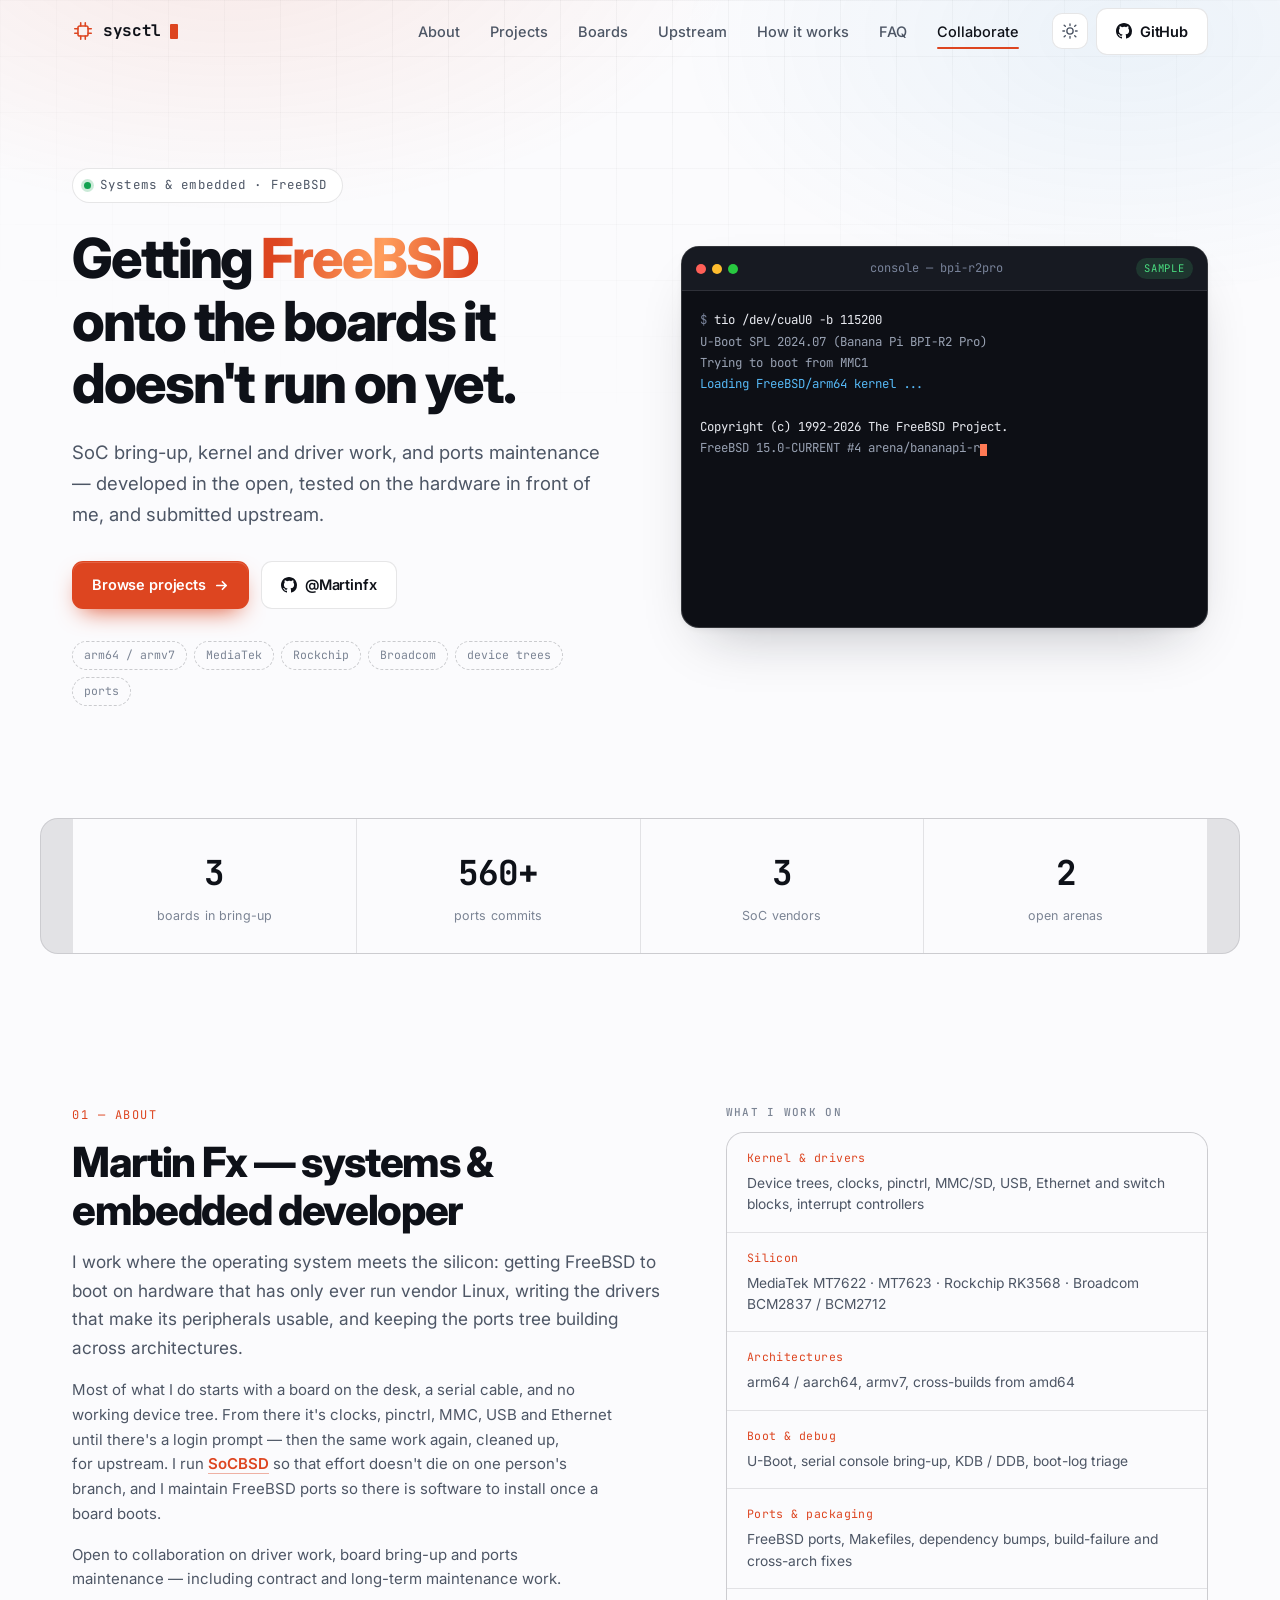
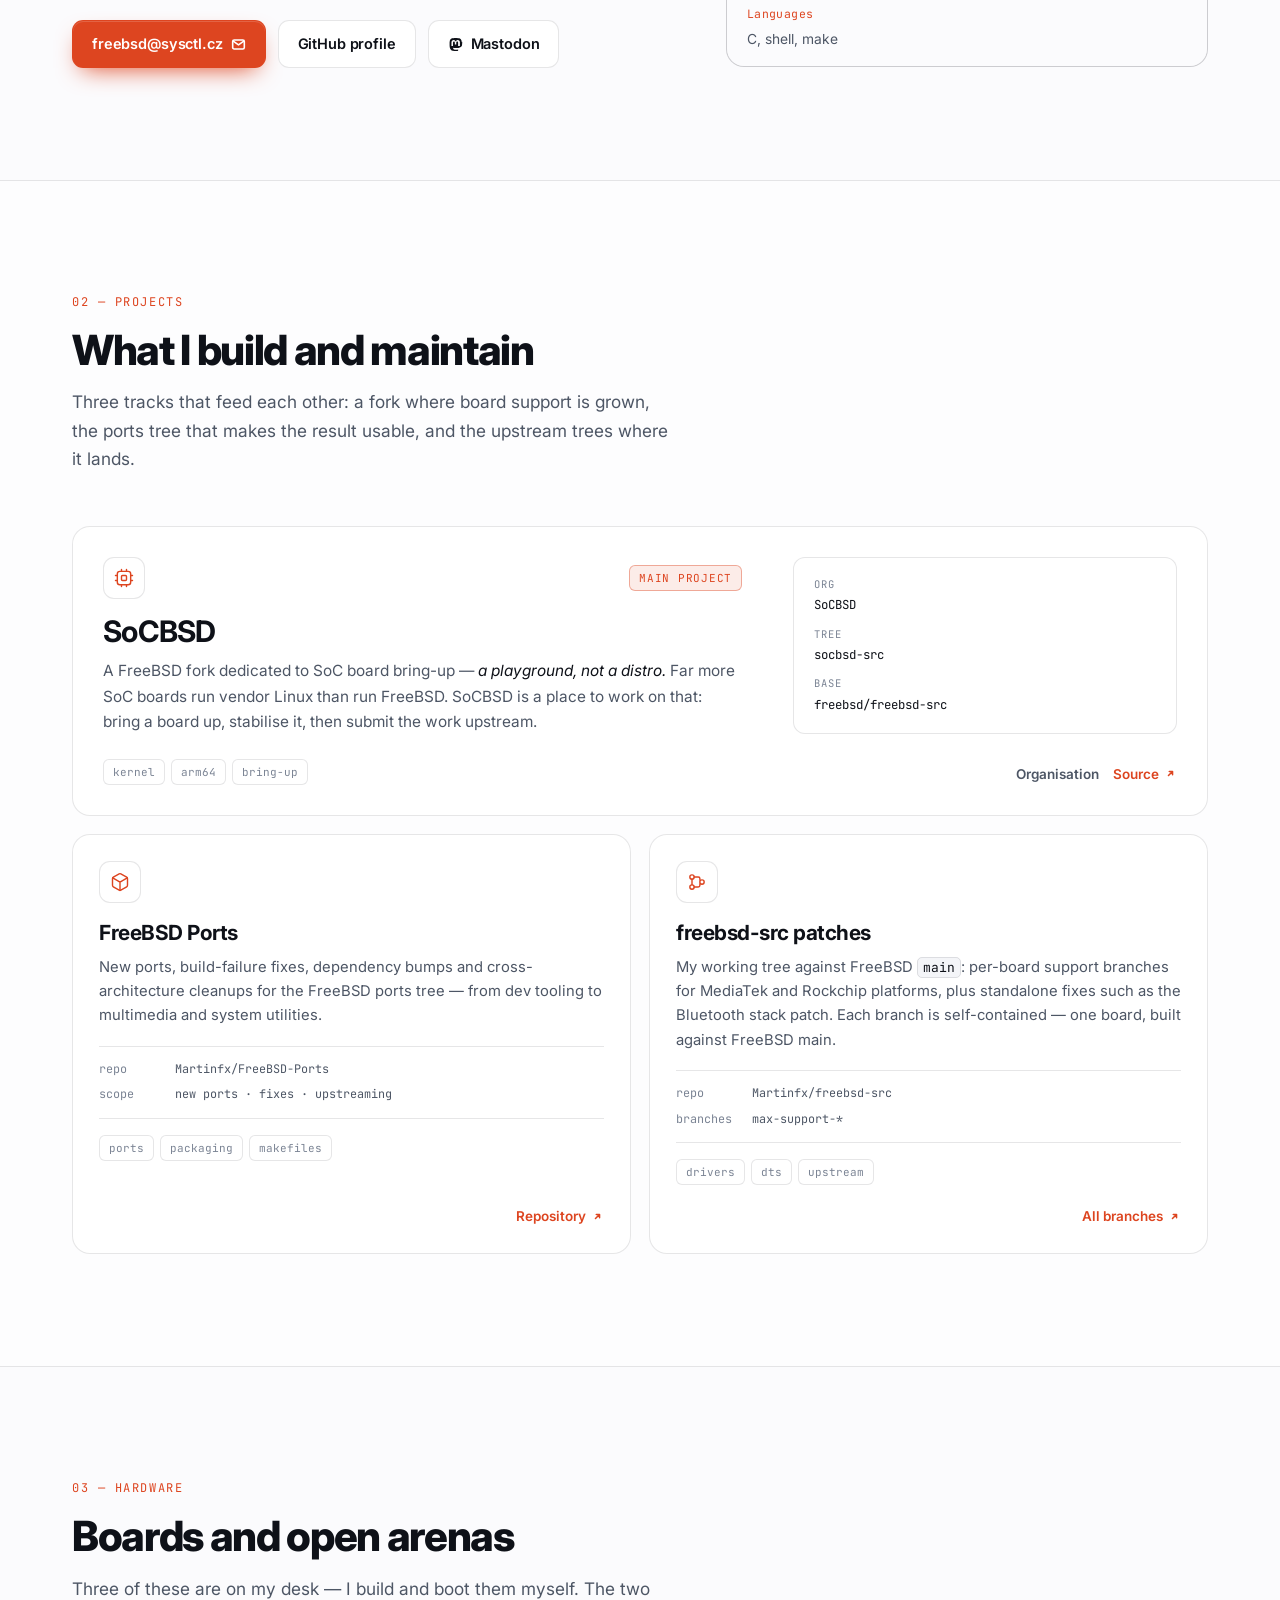
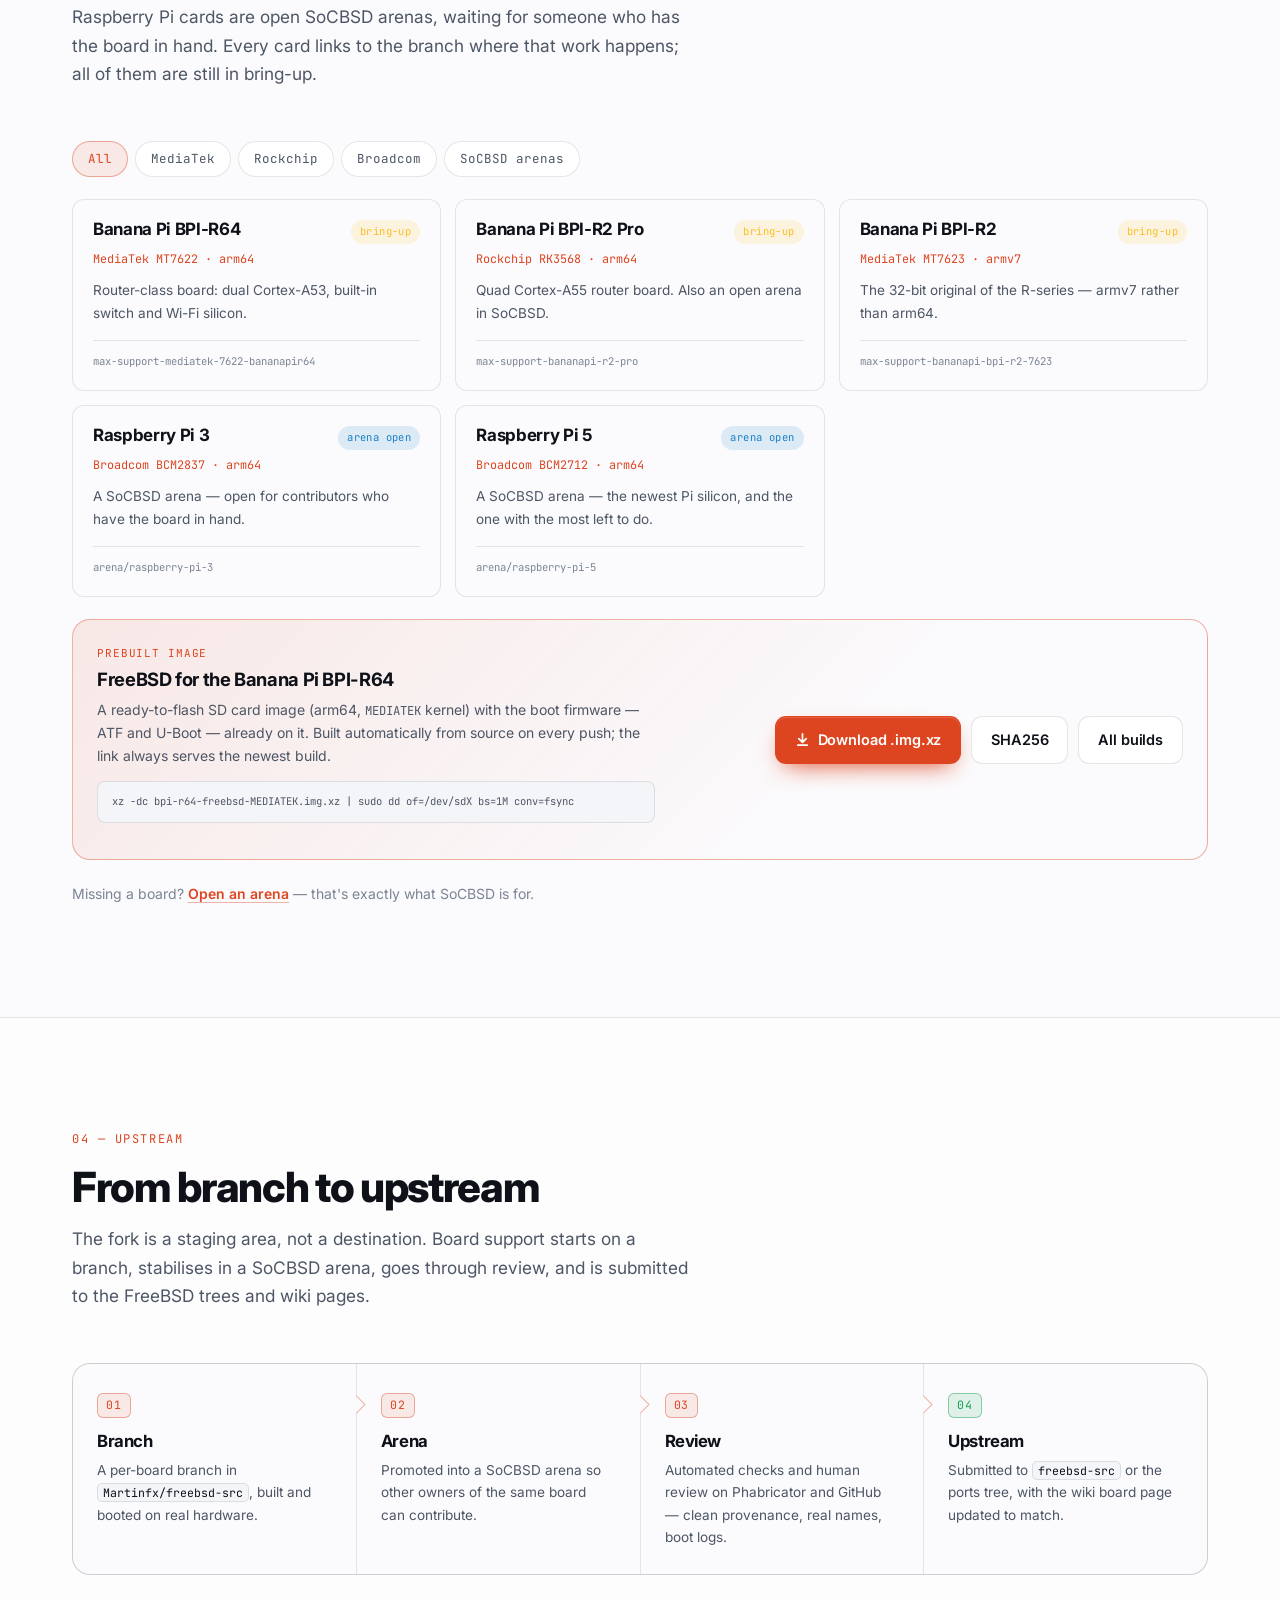
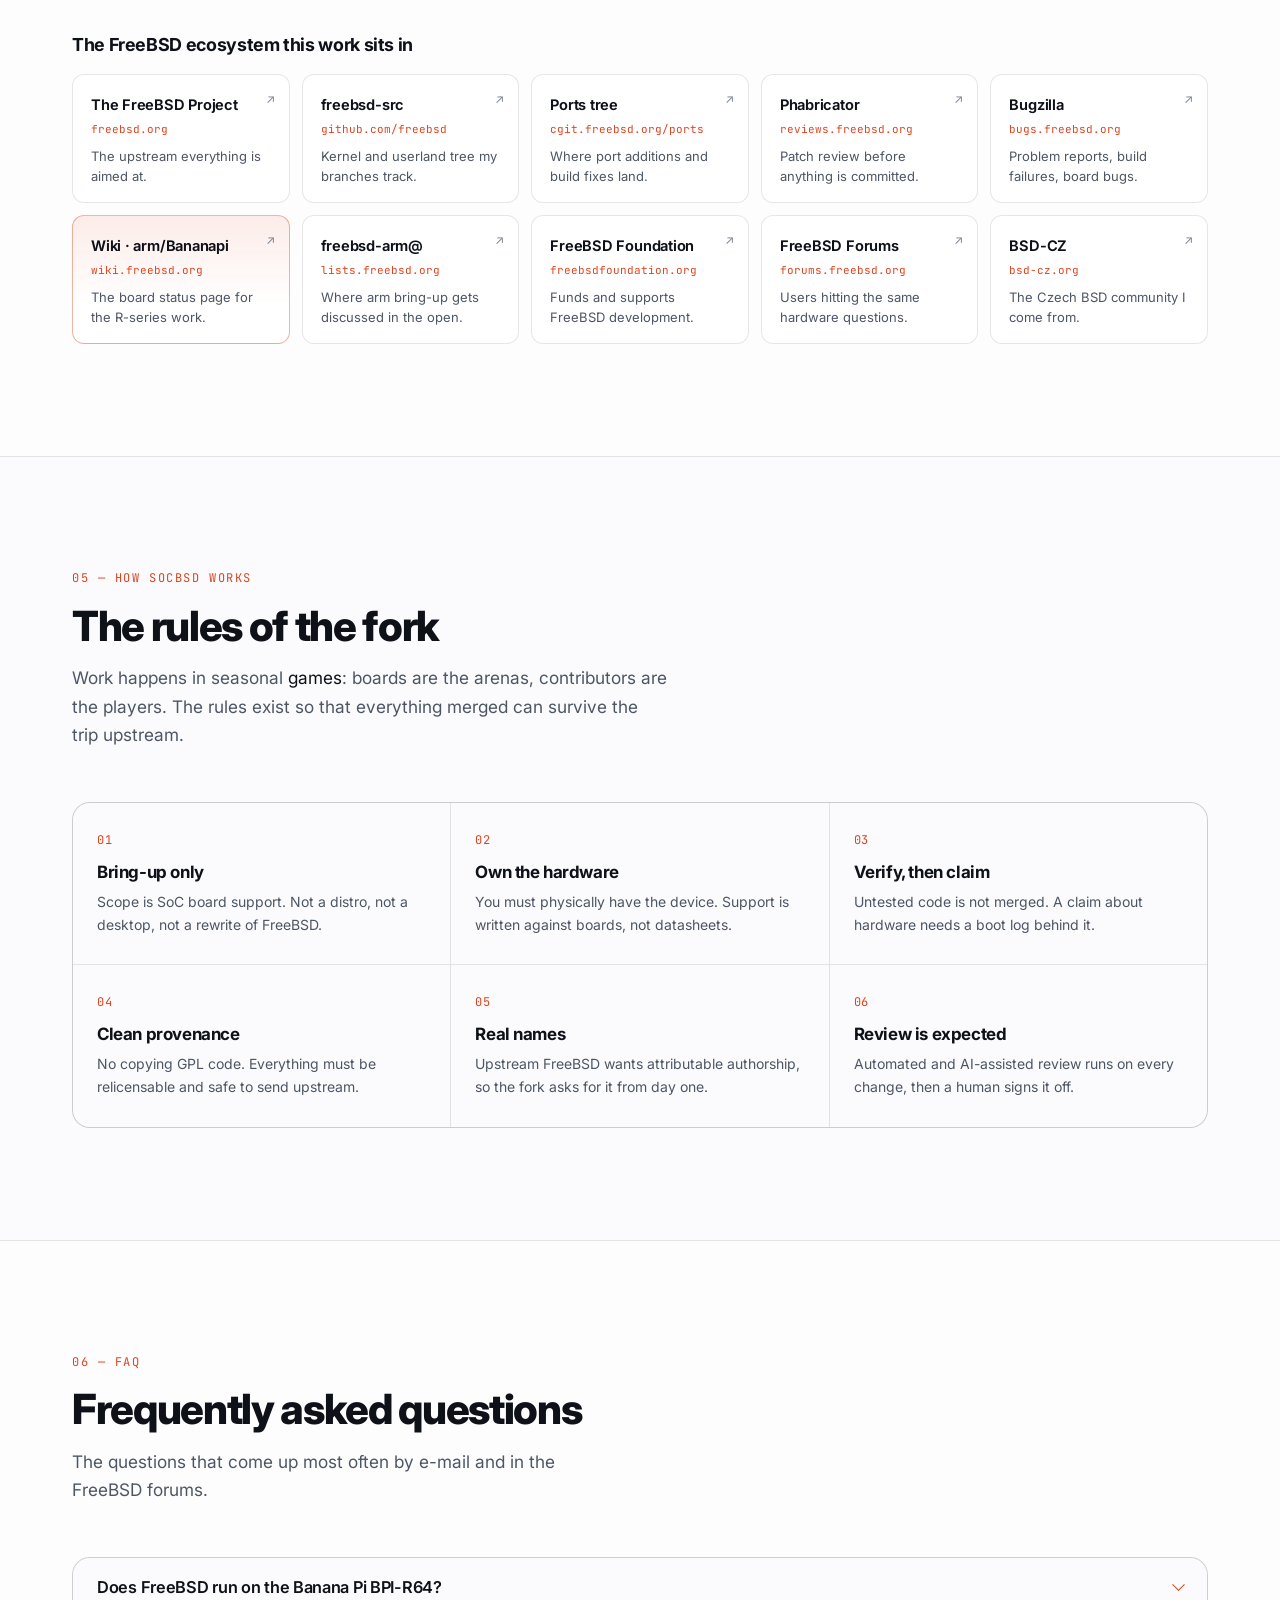
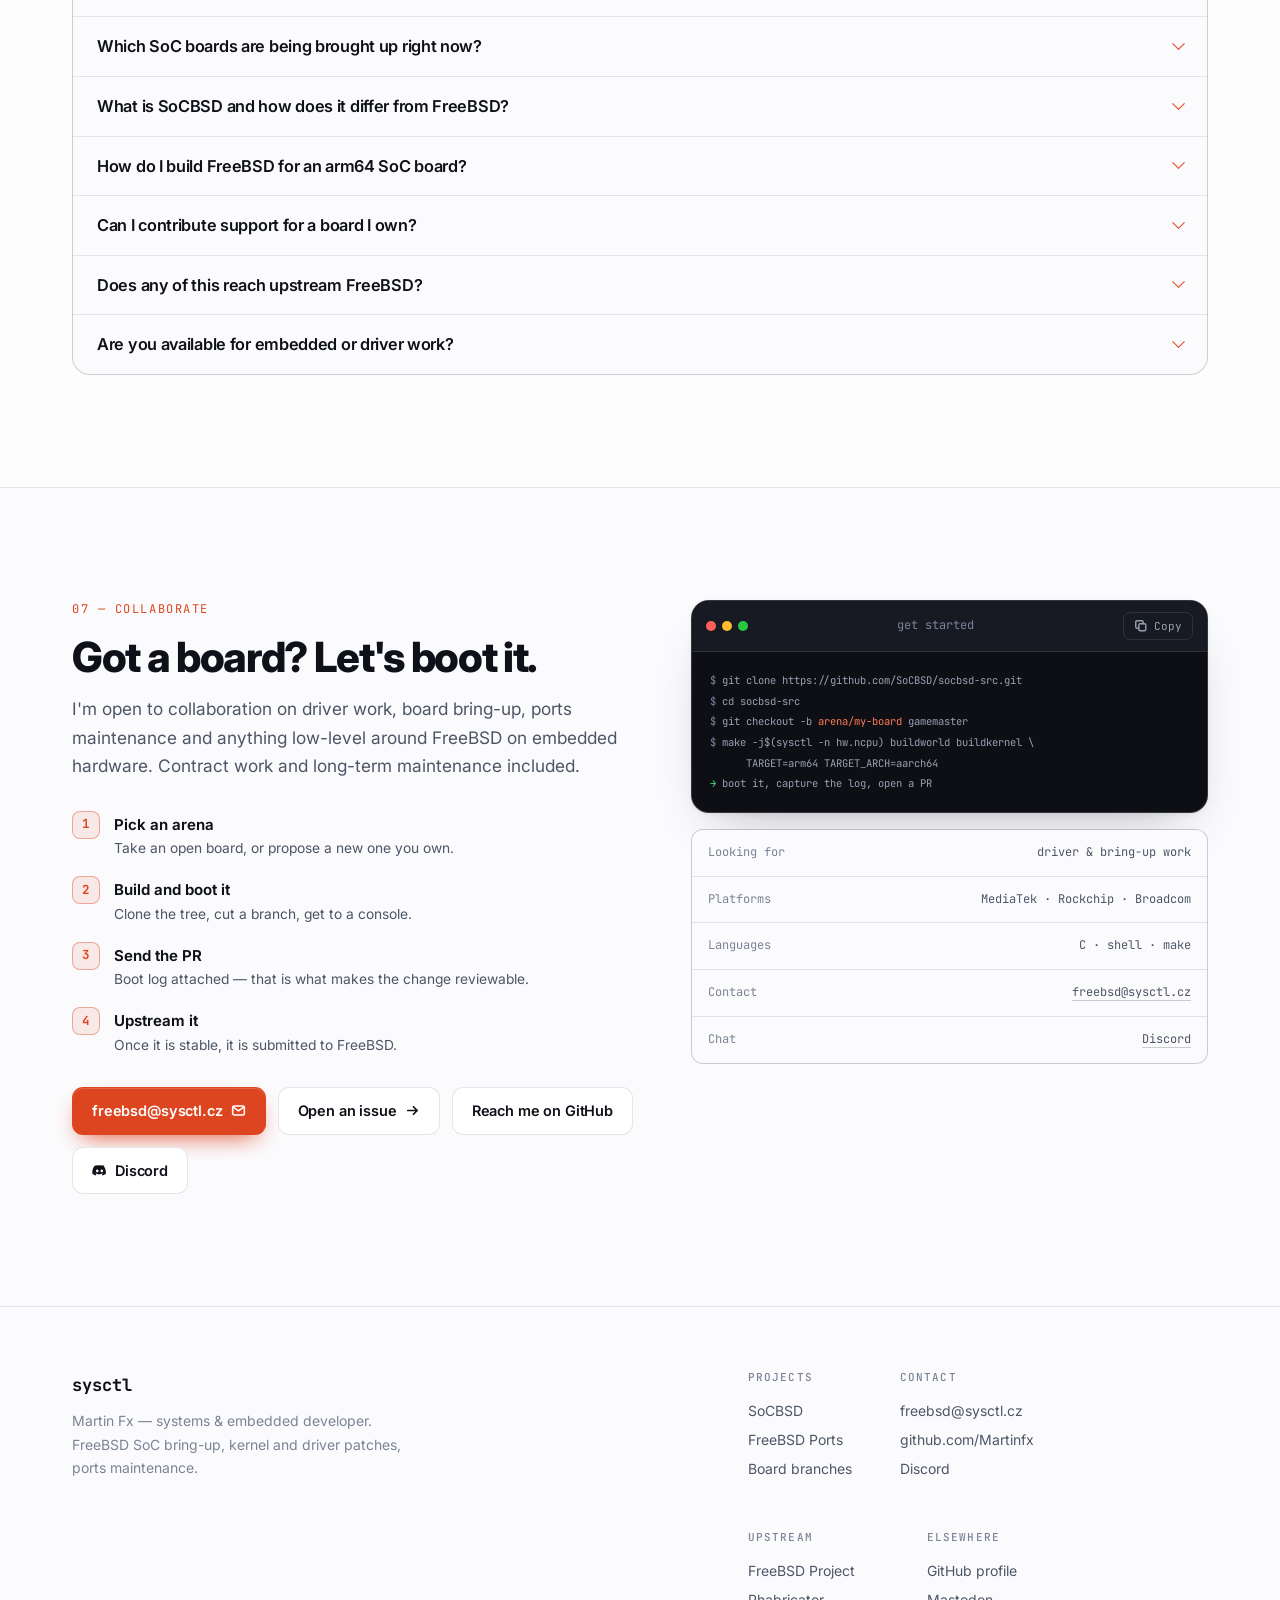
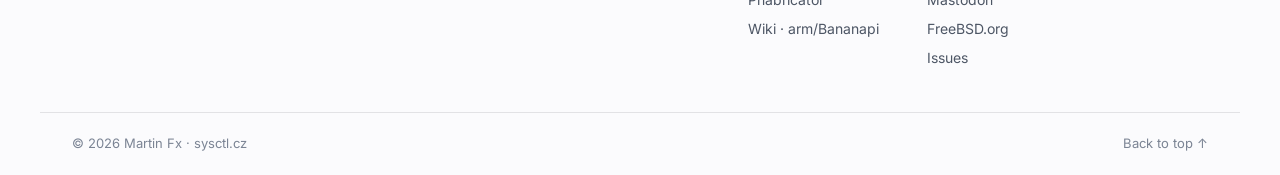
==== commit 505a53c7: "Boards: add a download for the prebuilt BPI-R64 SD image Link the image the BSD-CZ/freebsd-src workf" ====
--- a/index.html
+++ b/index.html
@@ -459,7 +459,7 @@
           "name": "Does FreeBSD run on the Banana Pi BPI-R64?",
           "acceptedAnswer": {
             "@type": "Answer",
-            "text": "Not out of the box - there is no BPI-R64 image on the FreeBSD download page. Support for its MediaTek MT7622 SoC is what the max-support-mediatek-7622-bananapir64 branch adds: device tree, clocks, pinctrl and the drivers needed to reach a console. Build that branch for TARGET=arm64 and you get a bootable system on the board."
+            "text": "Not out of the box - there is no BPI-R64 image on the FreeBSD download page. Support for its MediaTek MT7622 SoC is what the max-support-mediatek-7622-bananapir64 branch adds: device tree, clocks, pinctrl and the drivers needed to reach a console. Build that branch for TARGET=arm64 and you get a bootable system on the board. Or skip the build: a prebuilt SD card image, boot firmware included, is published with every build."
           }
         },
         {
@@ -914,6 +914,27 @@
 
     </div>
 
+    <div class="download" id="download-bpi-r64" data-reveal>
+      <div class="download__text">
+        <p class="download__kicker">Prebuilt image</p>
+        <h3 class="download__title">FreeBSD for the Banana Pi BPI-R64</h3>
+        <p class="download__desc">
+          A ready-to-flash SD card image (arm64, <code>MEDIATEK</code> kernel) with the boot
+          firmware — ATF and U-Boot — already on it. Built automatically from source on every
+          push; the link always serves the newest build.
+        </p>
+        <pre class="download__cmd"><code>xz -dc bpi-r64-freebsd-MEDIATEK.img.xz | sudo dd of=/dev/sdX bs=1M conv=fsync</code></pre>
+      </div>
+      <div class="download__actions">
+        <a class="btn btn--primary" href="https://github.com/BSD-CZ/freebsd-src/releases/latest/download/bpi-r64-freebsd-MEDIATEK.img.xz">
+          <svg viewBox="0 0 16 16" width="15" height="15" fill="none" stroke="currentColor" stroke-width="1.8" stroke-linecap="round" stroke-linejoin="round" aria-hidden="true"><path d="M8 2v9M4 7l4 4 4-4M3 14h10"/></svg>
+          Download .img.xz
+        </a>
+        <a class="btn btn--ghost" href="https://github.com/BSD-CZ/freebsd-src/releases/latest/download/SHA256">SHA256</a>
+        <a class="btn btn--ghost" href="https://github.com/BSD-CZ/freebsd-src/releases" target="_blank" rel="noopener">All builds</a>
+      </div>
+    </div>
+
     <p class="boards__note" data-reveal>
       Missing a board? <a href="#collab">Open an arena</a> — that's exactly what SoCBSD is for.
     </p>
@@ -1081,6 +1102,8 @@
             <a href="https://github.com/Martinfx/freebsd-src/tree/max-support-mediatek-7622-bananapir64" target="_blank" rel="noopener">max-support-mediatek-7622-bananapir64</a>
             branch adds: device tree, clocks, pinctrl and the drivers needed to reach a console.
             Build that branch for <code>TARGET=arm64</code> and you get a bootable system on the board.
+            Or skip the build: a <a href="#download-bpi-r64">prebuilt SD card image</a>, boot firmware
+            included, is published with every build.
           </p>
         </div>
       </details>
--- a/assets/css/style.css
+++ b/assets/css/style.css
@@ -733,6 +733,44 @@
 }
 .boards__note a { color: var(--accent); font-weight: 600; border-bottom: 1px solid var(--accent-line); }
 
+.download {
+  margin-top: 22px;
+  padding: 24px;
+  display: flex;
+  align-items: center;
+  justify-content: space-between;
+  gap: 24px;
+  border: 1px solid var(--accent-line);
+  border-radius: var(--r-lg);
+  background: linear-gradient(135deg, var(--accent-soft), transparent 70%), var(--bg);
+}
+.download__text { min-width: 0; }
+.download__kicker {
+  font-family: var(--mono);
+  font-size: 11px;
+  letter-spacing: .08em;
+  text-transform: uppercase;
+  color: var(--accent);
+  margin-bottom: 6px;
+}
+.download__title { font-size: 1.15rem; letter-spacing: -.02em; margin-bottom: 8px; }
+.download__desc { font-size: 14px; color: var(--text-dim); max-width: 62ch; }
+.download__cmd {
+  margin-top: 14px;
+  padding: 10px 14px;
+  border: 1px solid var(--border);
+  border-radius: var(--r-sm);
+  background: var(--surface-2);
+  font-family: var(--mono);
+  font-size: 12px;
+  color: var(--text-dim);
+  overflow-x: auto;
+}
+.download__actions { flex: none; display: flex; flex-wrap: wrap; gap: 10px; }
+@media (max-width: 760px) {
+  .download { flex-direction: column; align-items: stretch; padding: 20px; }
+}
+
 /* ---------- 13. Rules ---------- */
 .rules {
   display: grid;
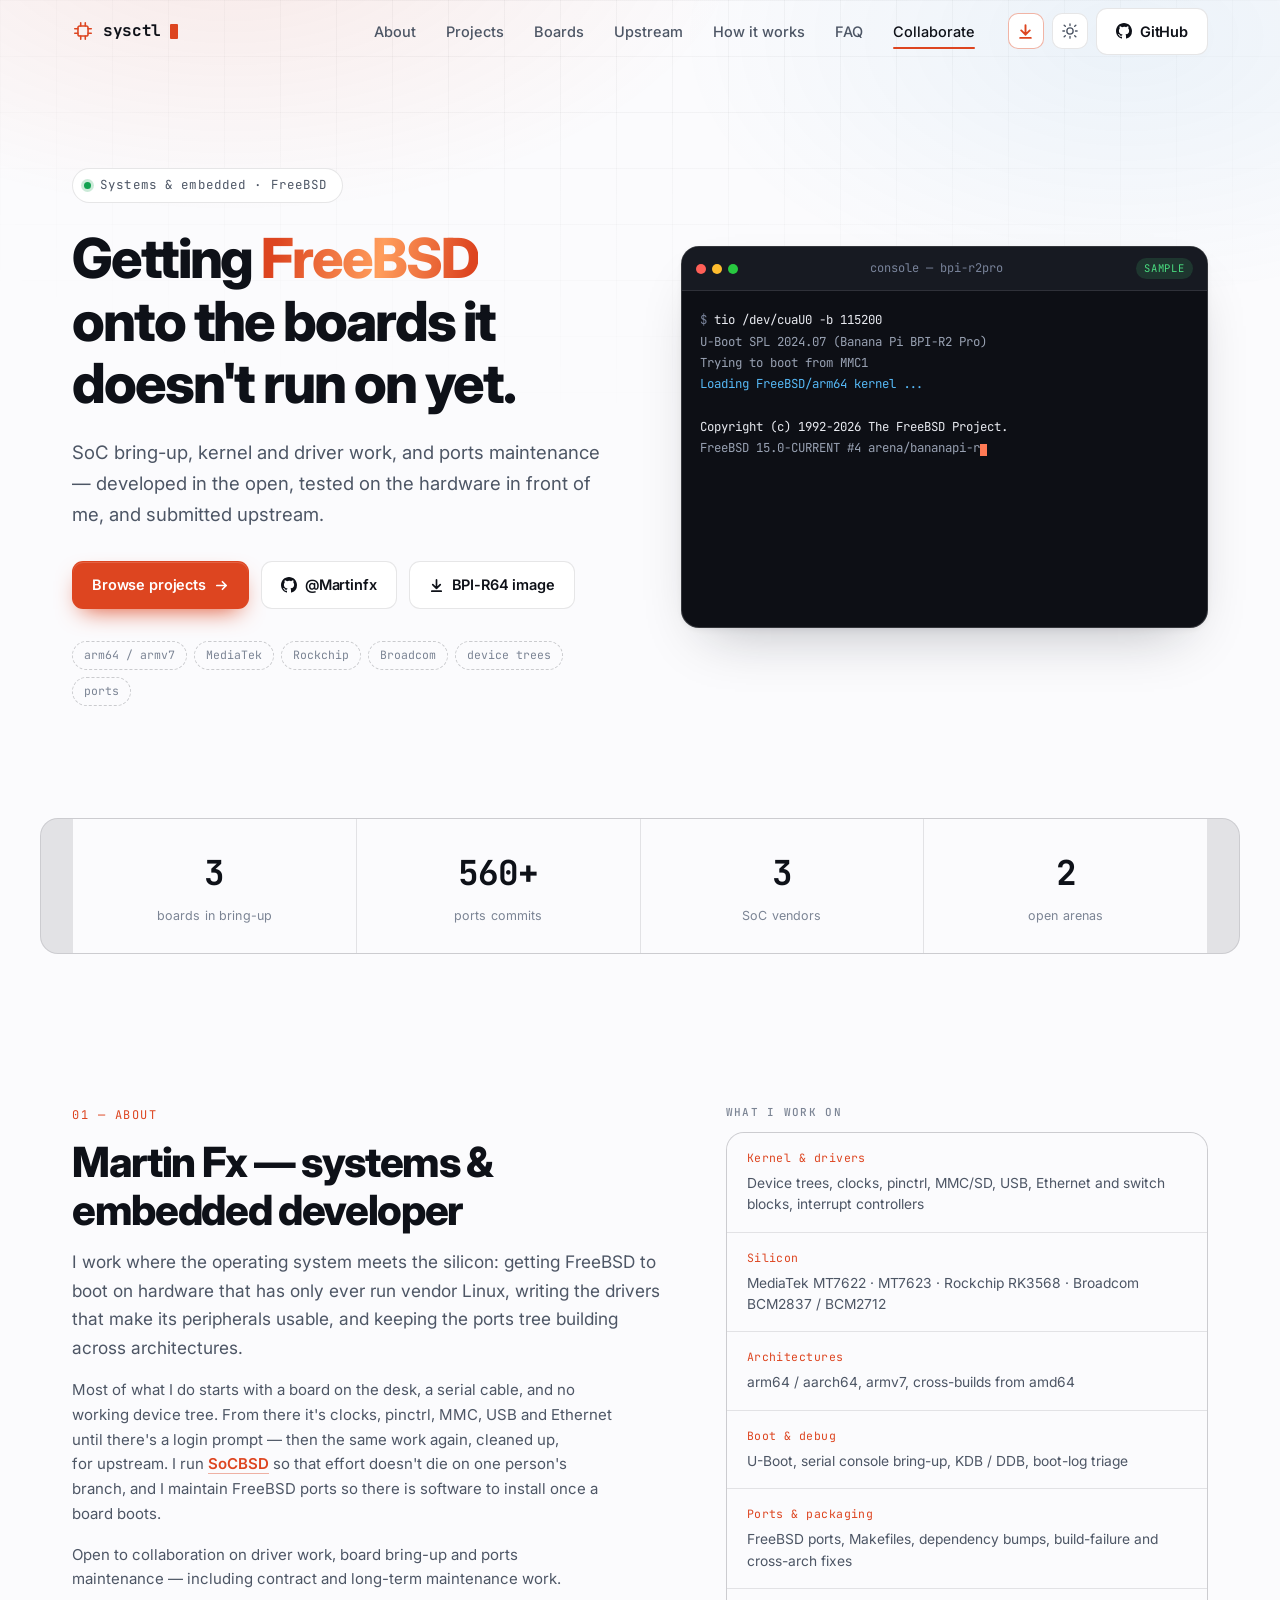
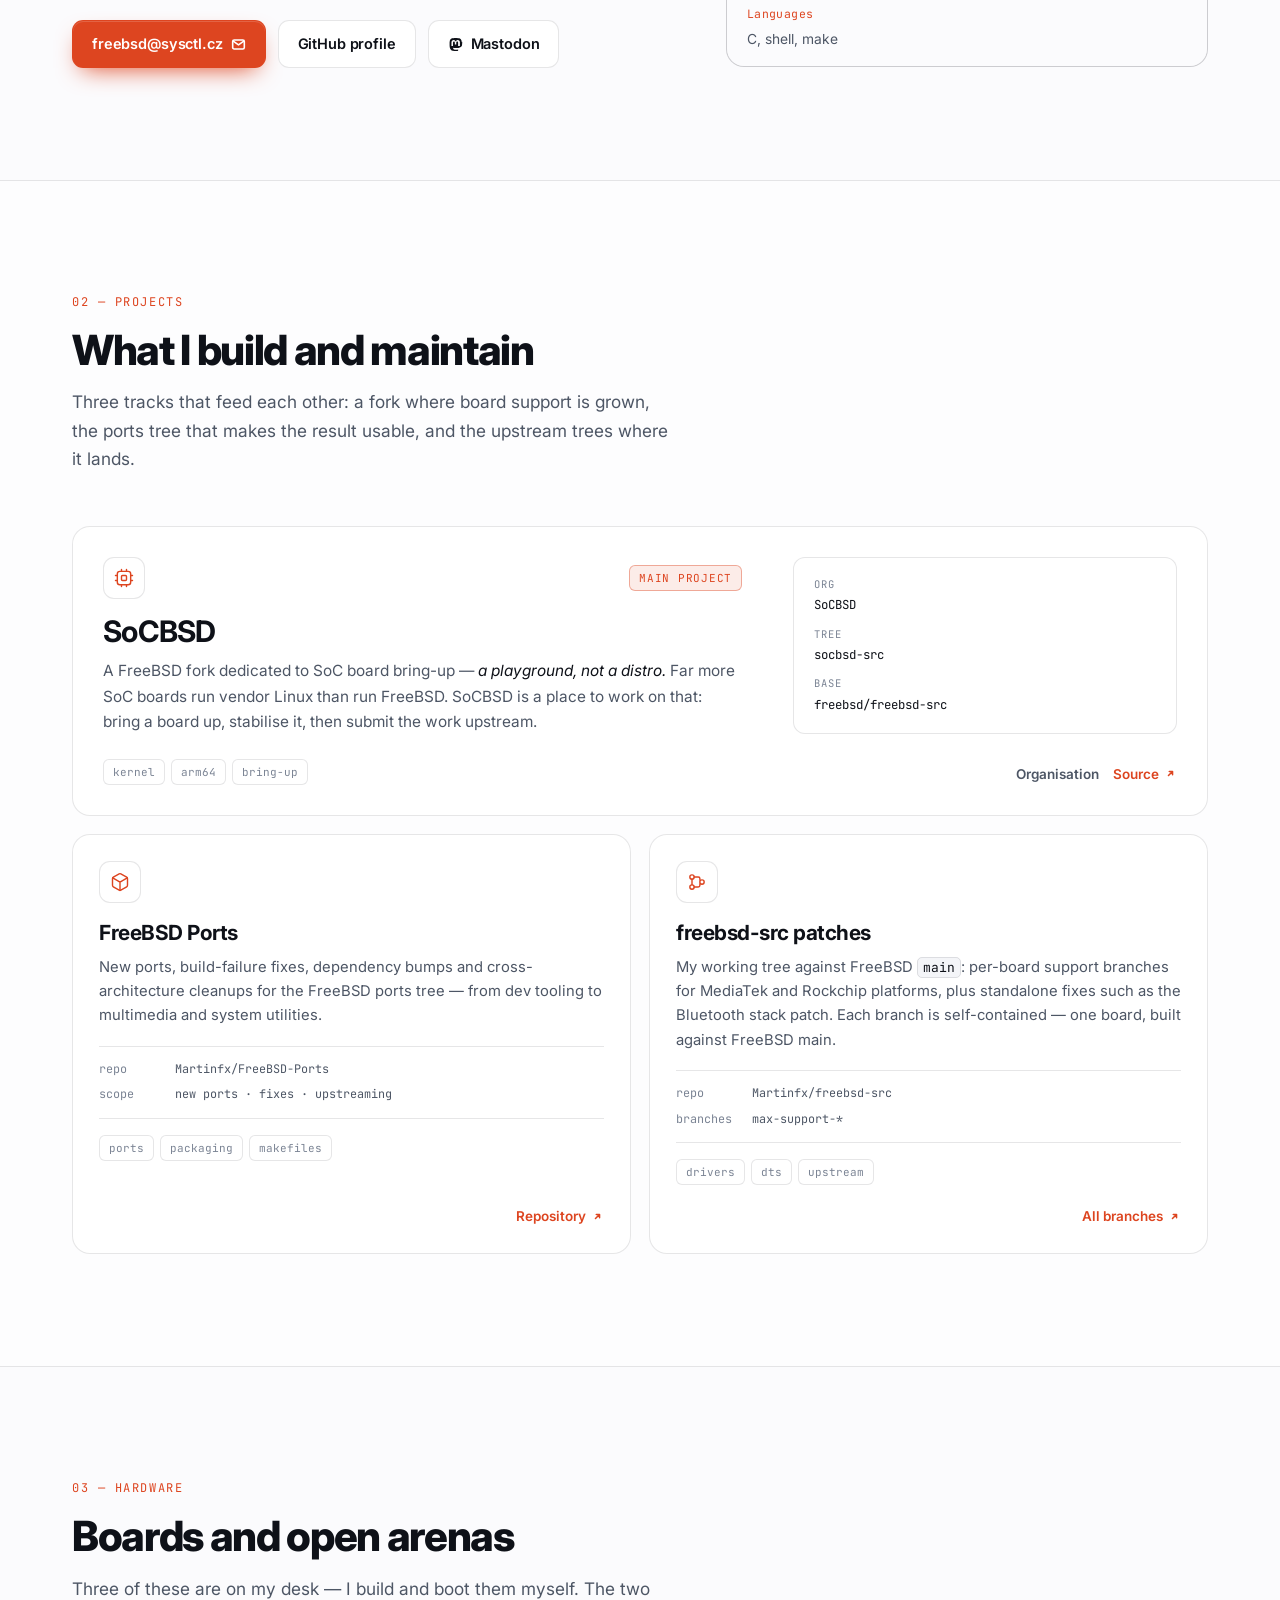
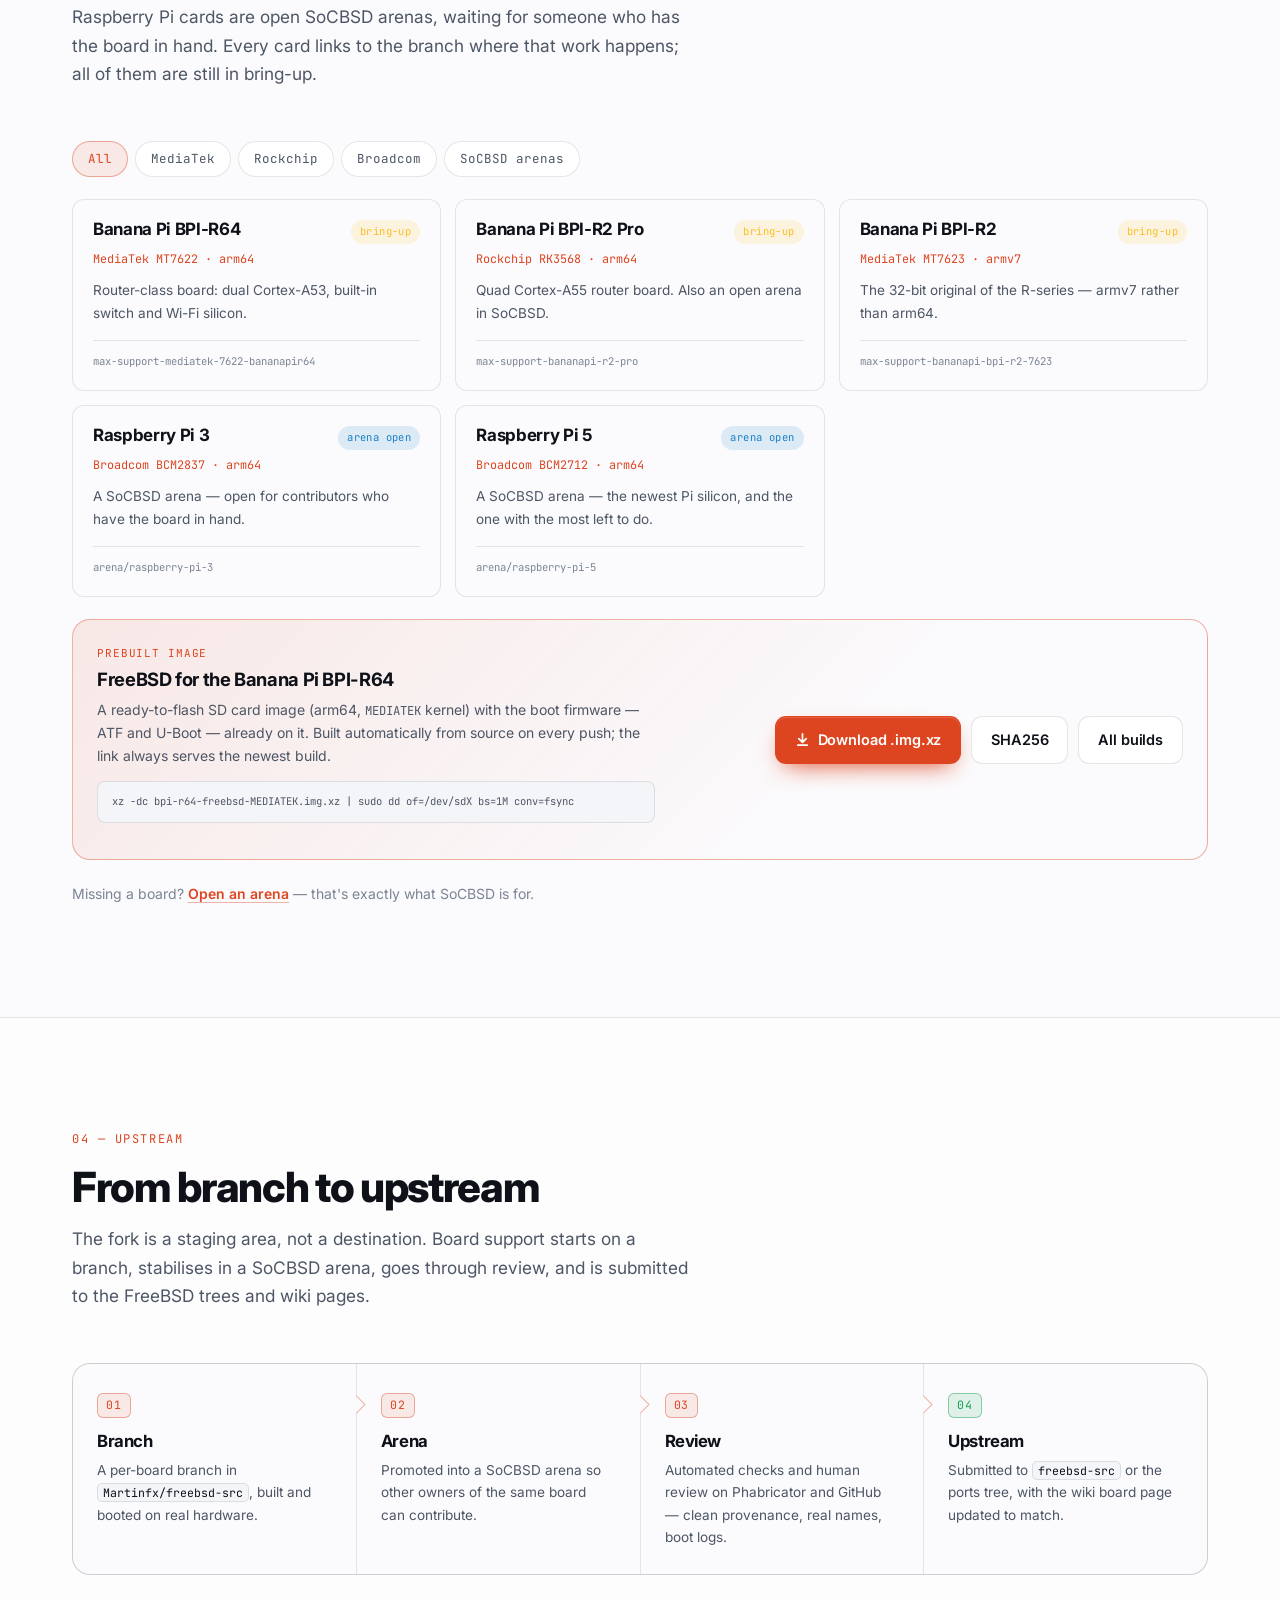
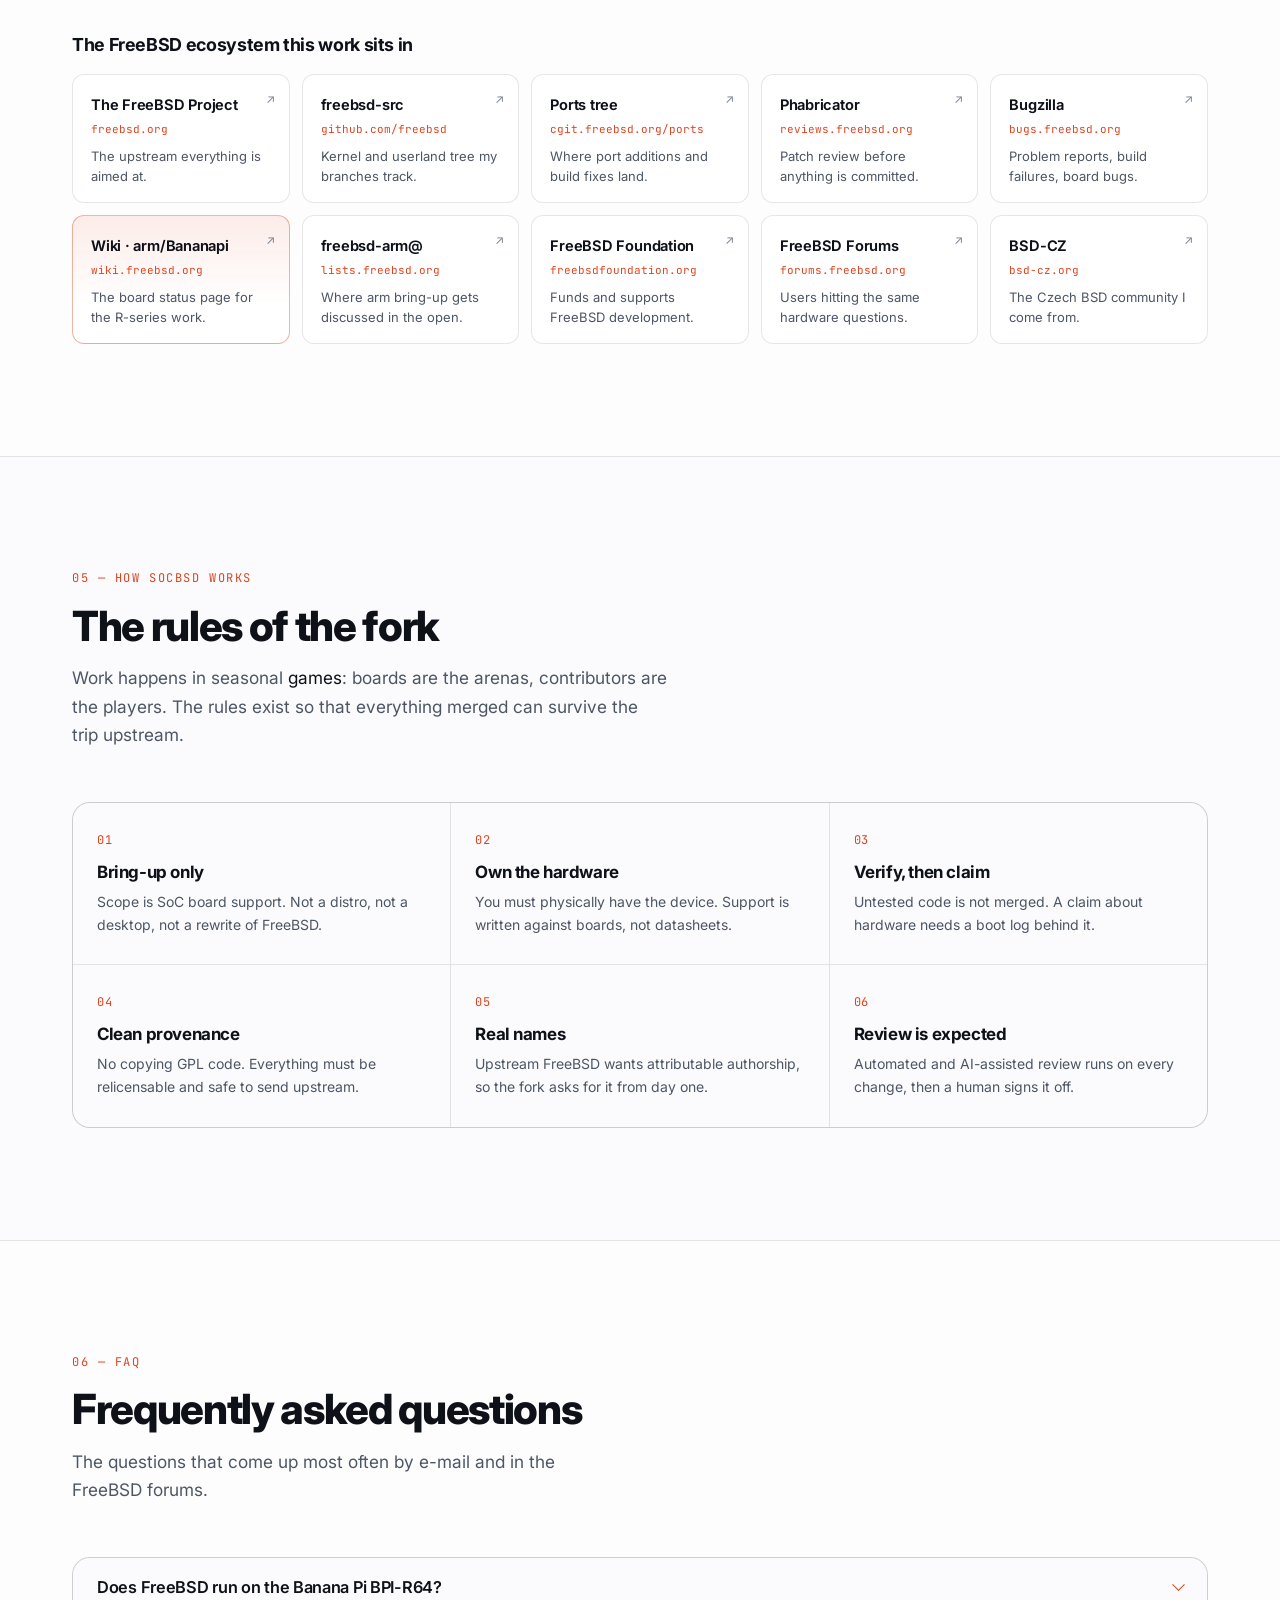
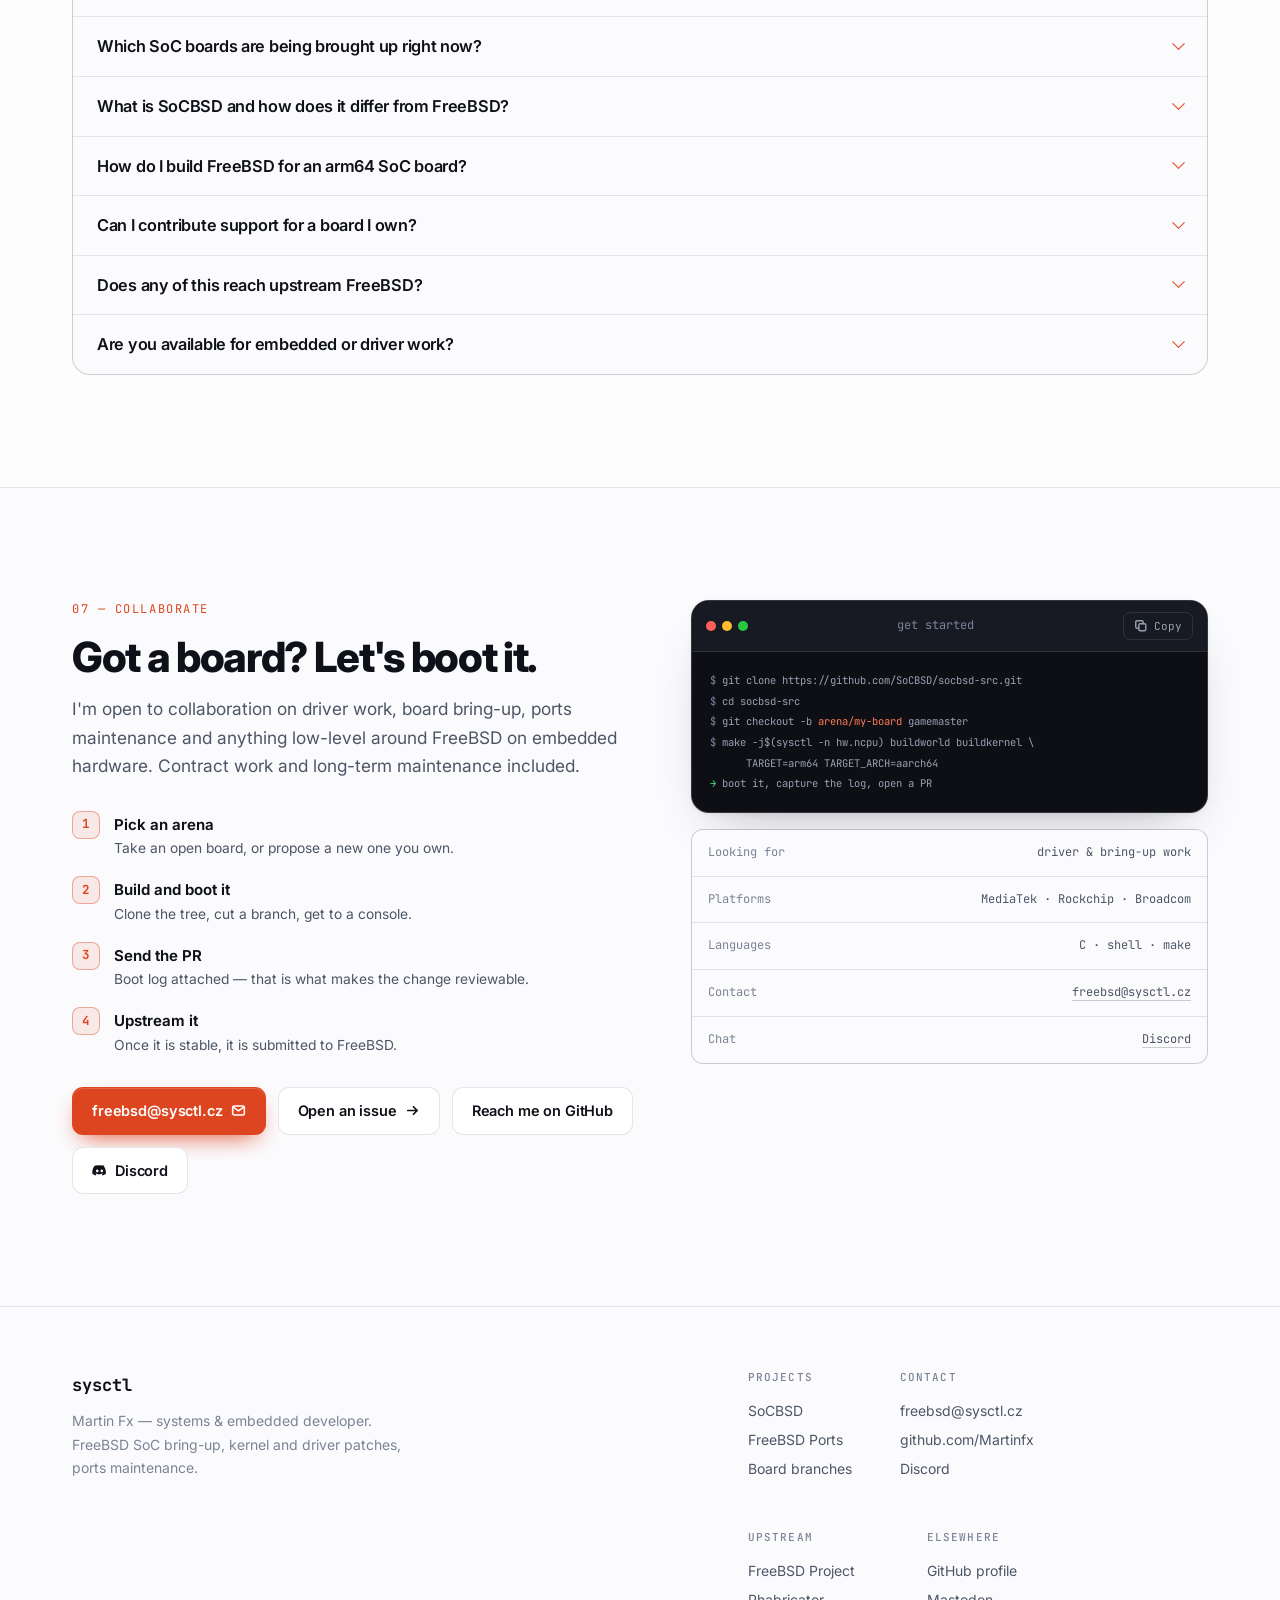
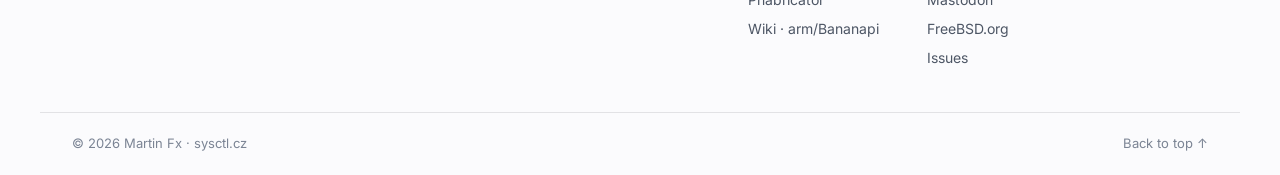
==== commit df042de9: "Make the BPI-R64 download findable from the top of the page The download panel sits under the boards" ====
--- a/index.html
+++ b/index.html
@@ -547,6 +547,9 @@
     </nav>
 
     <div class="nav__actions">
+      <a class="icon-btn icon-btn--accent" href="#download-bpi-r64" aria-label="Download the FreeBSD image for the BPI-R64" title="Download the BPI-R64 image">
+        <svg viewBox="0 0 16 16" width="17" height="17" fill="none" stroke="currentColor" stroke-width="1.8" stroke-linecap="round" stroke-linejoin="round" aria-hidden="true"><path d="M8 2v9M4 7l4 4 4-4M3 14h10"/></svg>
+      </a>
       <button class="icon-btn" id="theme-toggle" type="button" aria-label="Switch colour theme" title="Switch theme">
         <svg class="icon-sun" viewBox="0 0 24 24" width="18" height="18" fill="none" stroke="currentColor" stroke-width="1.8" stroke-linecap="round"><circle cx="12" cy="12" r="4.2"/><path d="M12 2.5v2.2M12 19.3v2.2M4.2 4.2l1.6 1.6M18.2 18.2l1.6 1.6M2.5 12h2.2M19.3 12h2.2M4.2 19.8l1.6-1.6M18.2 5.8l1.6-1.6"/></svg>
         <svg class="icon-moon" viewBox="0 0 24 24" width="18" height="18" fill="none" stroke="currentColor" stroke-width="1.8" stroke-linecap="round" stroke-linejoin="round"><path d="M20 14.2A8.2 8.2 0 0 1 9.8 4a8.2 8.2 0 1 0 10.2 10.2Z"/></svg>
@@ -591,6 +594,10 @@
         <a class="btn btn--ghost" href="https://github.com/Martinfx" target="_blank" rel="noopener">
           <svg viewBox="0 0 16 16" width="16" height="16" fill="currentColor" aria-hidden="true"><path d="M8 0C3.58 0 0 3.58 0 8c0 3.54 2.29 6.53 5.47 7.59.4.07.55-.17.55-.38 0-.19-.01-.82-.01-1.49-2.01.37-2.53-.49-2.69-.94-.09-.23-.48-.94-.82-1.13-.28-.15-.68-.52-.01-.53.63-.01 1.08.58 1.23.82.72 1.21 1.87.87 2.33.66.07-.52.28-.87.51-1.07-1.78-.2-3.64-.89-3.64-3.95 0-.87.31-1.59.82-2.15-.08-.2-.36-1.02.08-2.12 0 0 .67-.21 2.2.82a7.4 7.4 0 0 1 2-.27c.68 0 1.36.09 2 .27 1.53-1.04 2.2-.82 2.2-.82.44 1.1.16 1.92.08 2.12.51.56.82 1.27.82 2.15 0 3.07-1.87 3.75-3.65 3.95.29.25.54.73.54 1.48 0 1.07-.01 1.93-.01 2.2 0 .21.15.46.55.38A8.01 8.01 0 0 0 16 8c0-4.42-3.58-8-8-8Z"/></svg>
           @Martinfx
+        </a>
+        <a class="btn btn--ghost" href="#download-bpi-r64">
+          <svg viewBox="0 0 16 16" width="15" height="15" fill="none" stroke="currentColor" stroke-width="1.8" stroke-linecap="round" stroke-linejoin="round" aria-hidden="true"><path d="M8 2v9M4 7l4 4 4-4M3 14h10"/></svg>
+          BPI-R64 image
         </a>
       </div>
 
--- a/assets/css/style.css
+++ b/assets/css/style.css
@@ -242,6 +242,8 @@
   transition: color .18s ease, border-color .18s ease, transform .18s ease;
 }
 .icon-btn:hover { color: var(--text); border-color: var(--border-strong); transform: translateY(-1px); }
+.icon-btn--accent { color: var(--accent); border-color: var(--accent-line); }
+.icon-btn--accent:hover { color: var(--accent); background: var(--accent-soft); }
 
 .icon-sun  { display: none; }
 :root[data-theme="light"] .icon-sun  { display: block; }
